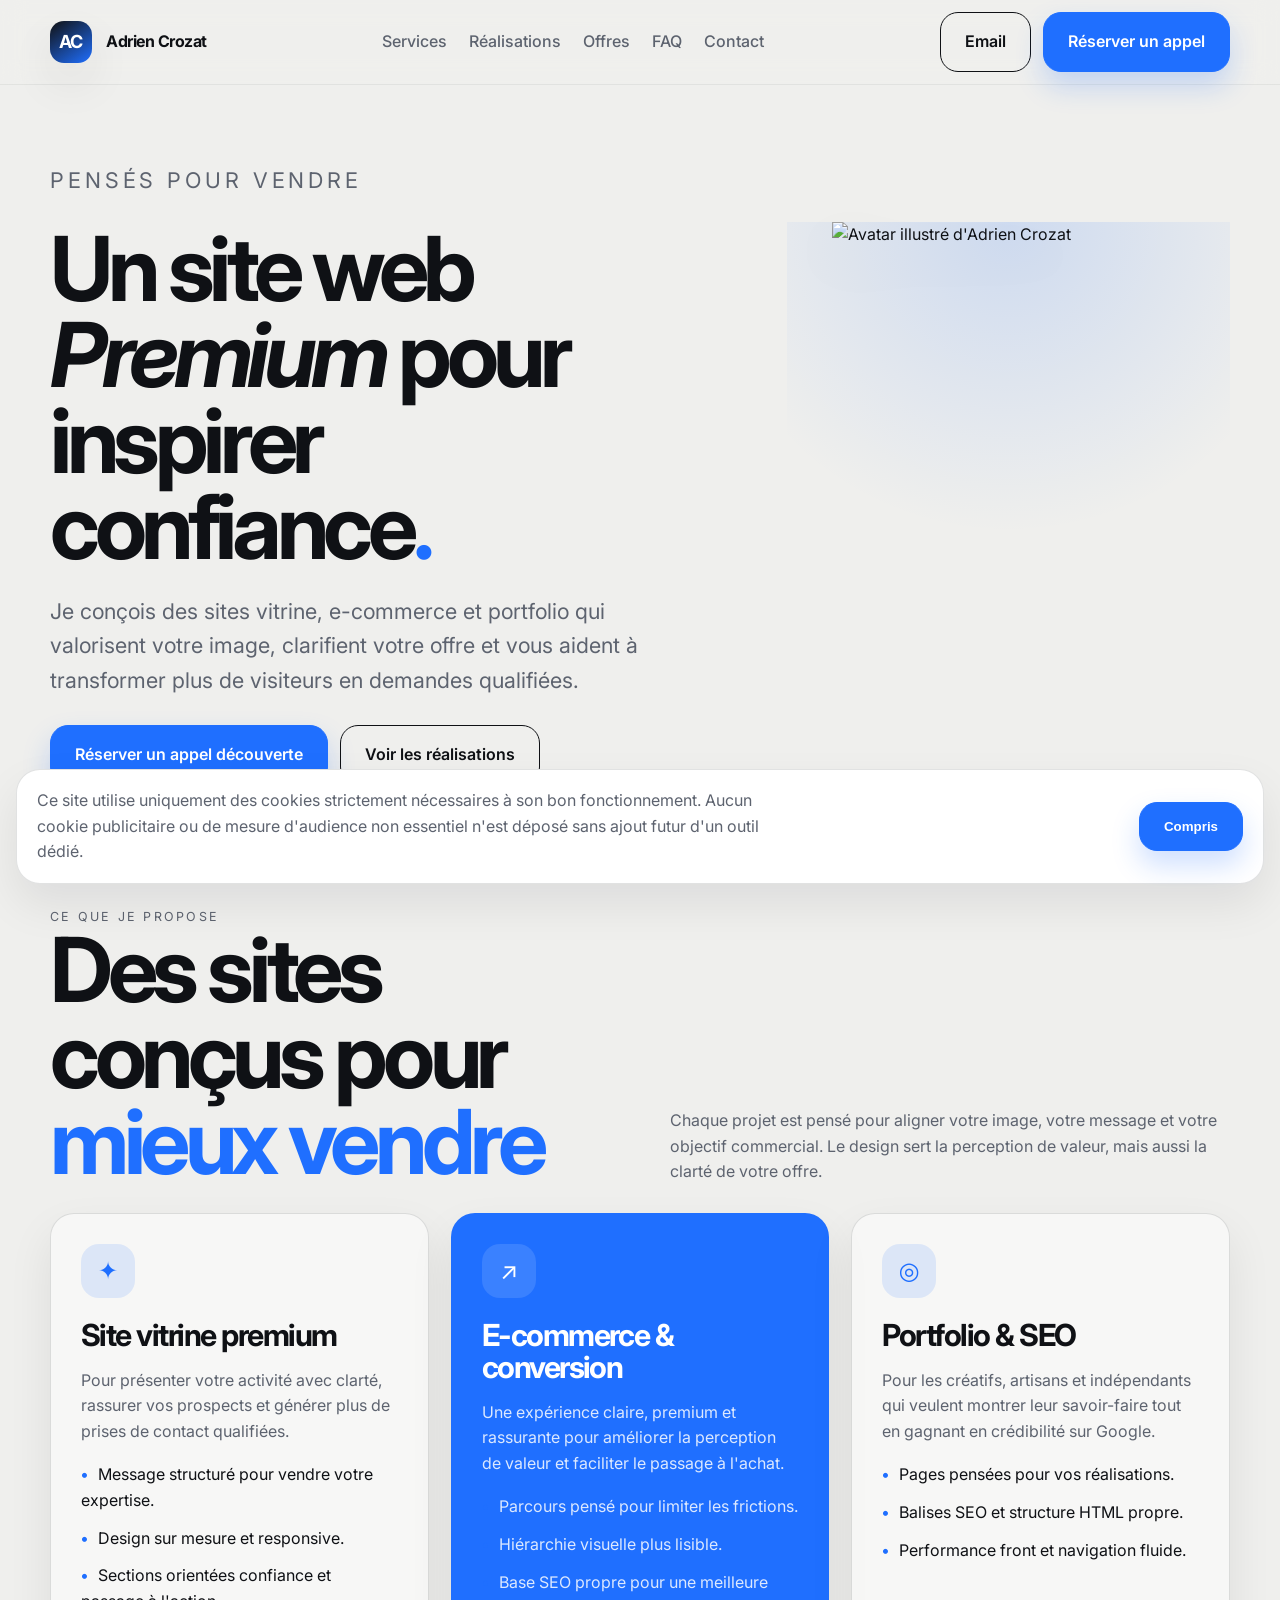
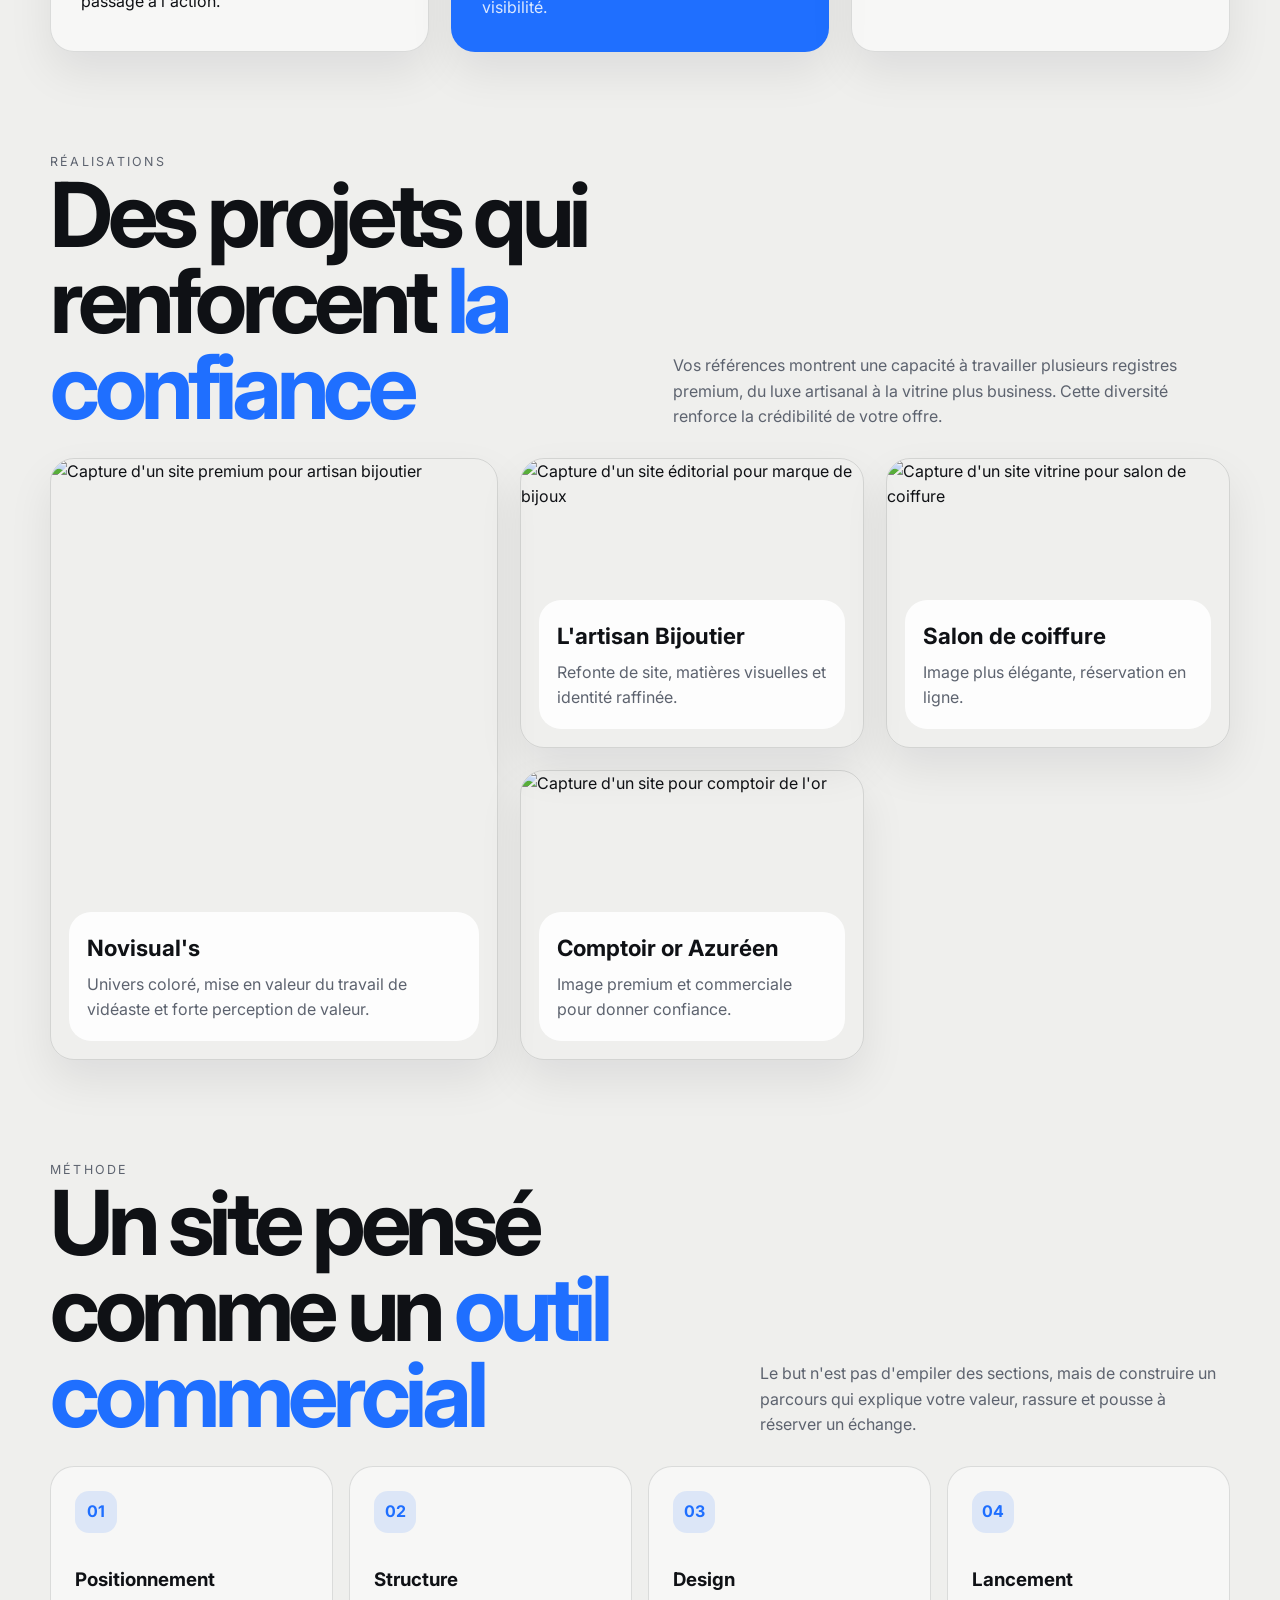
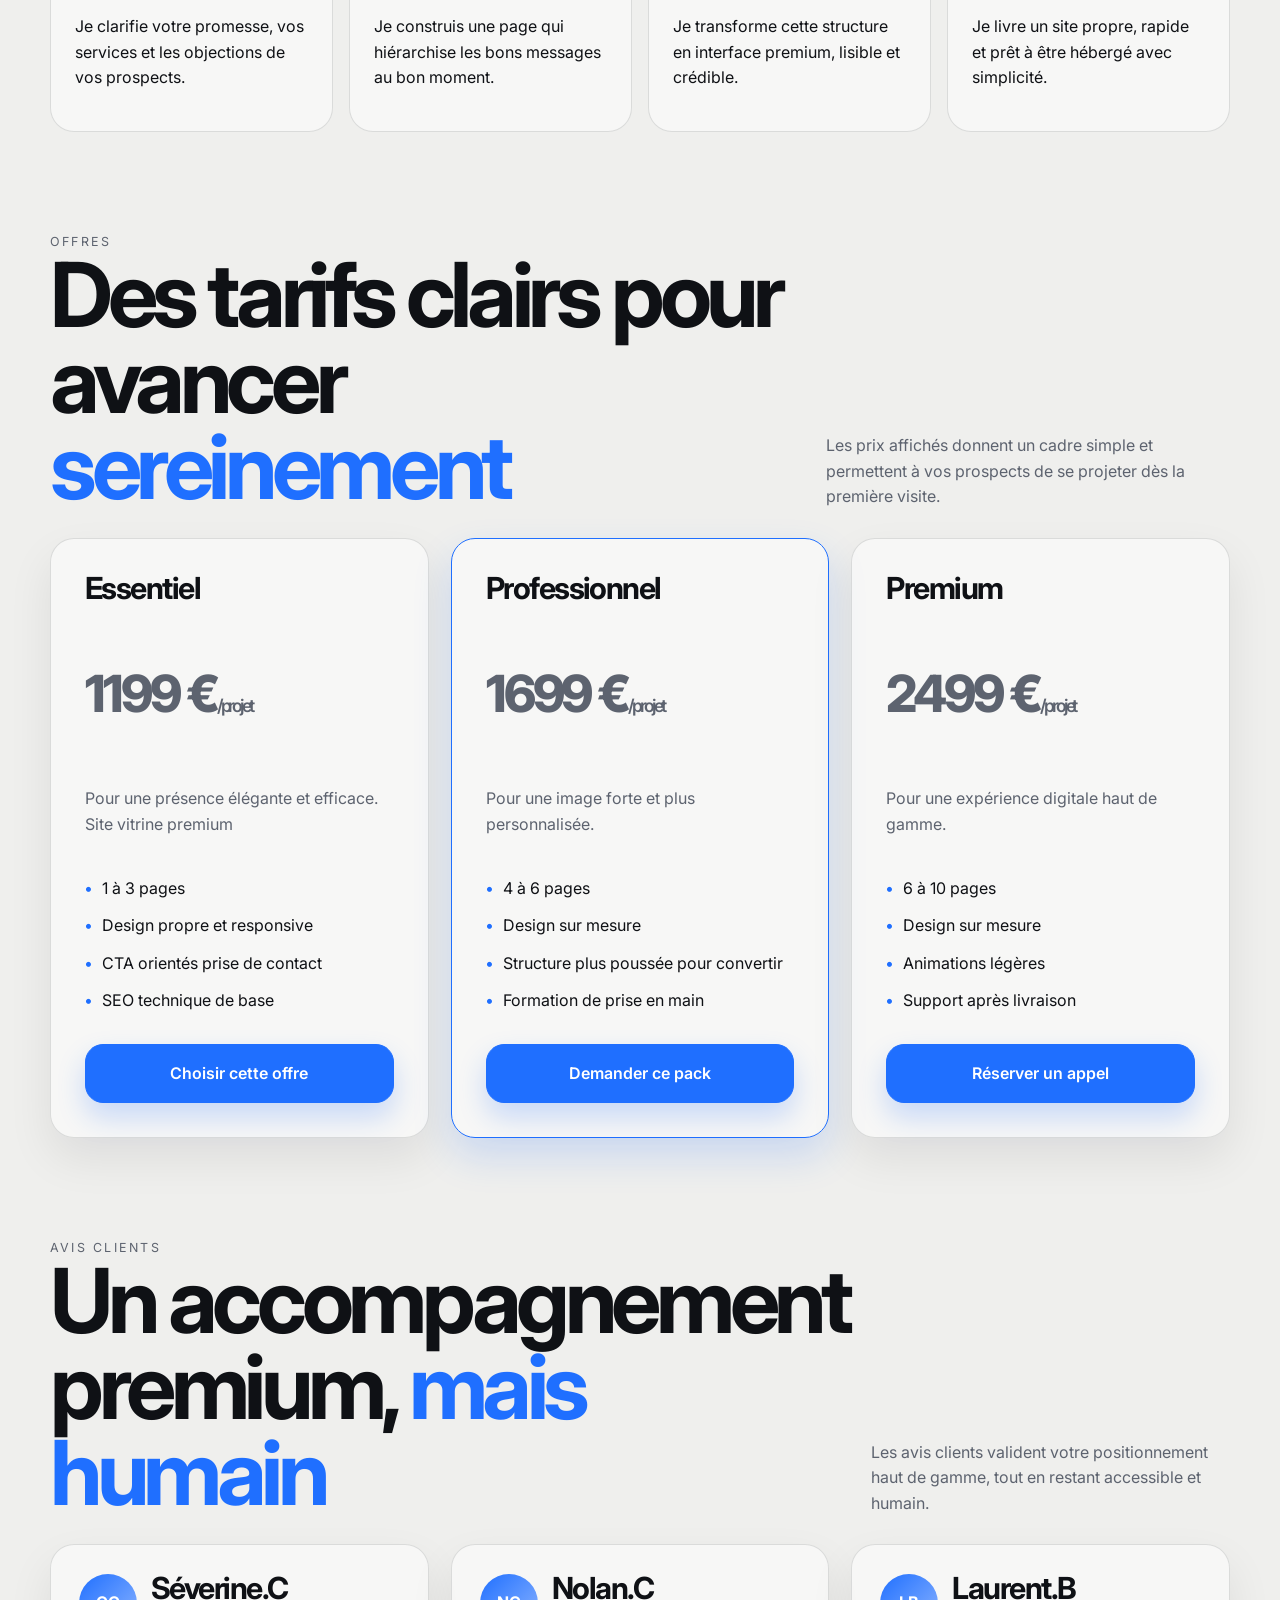
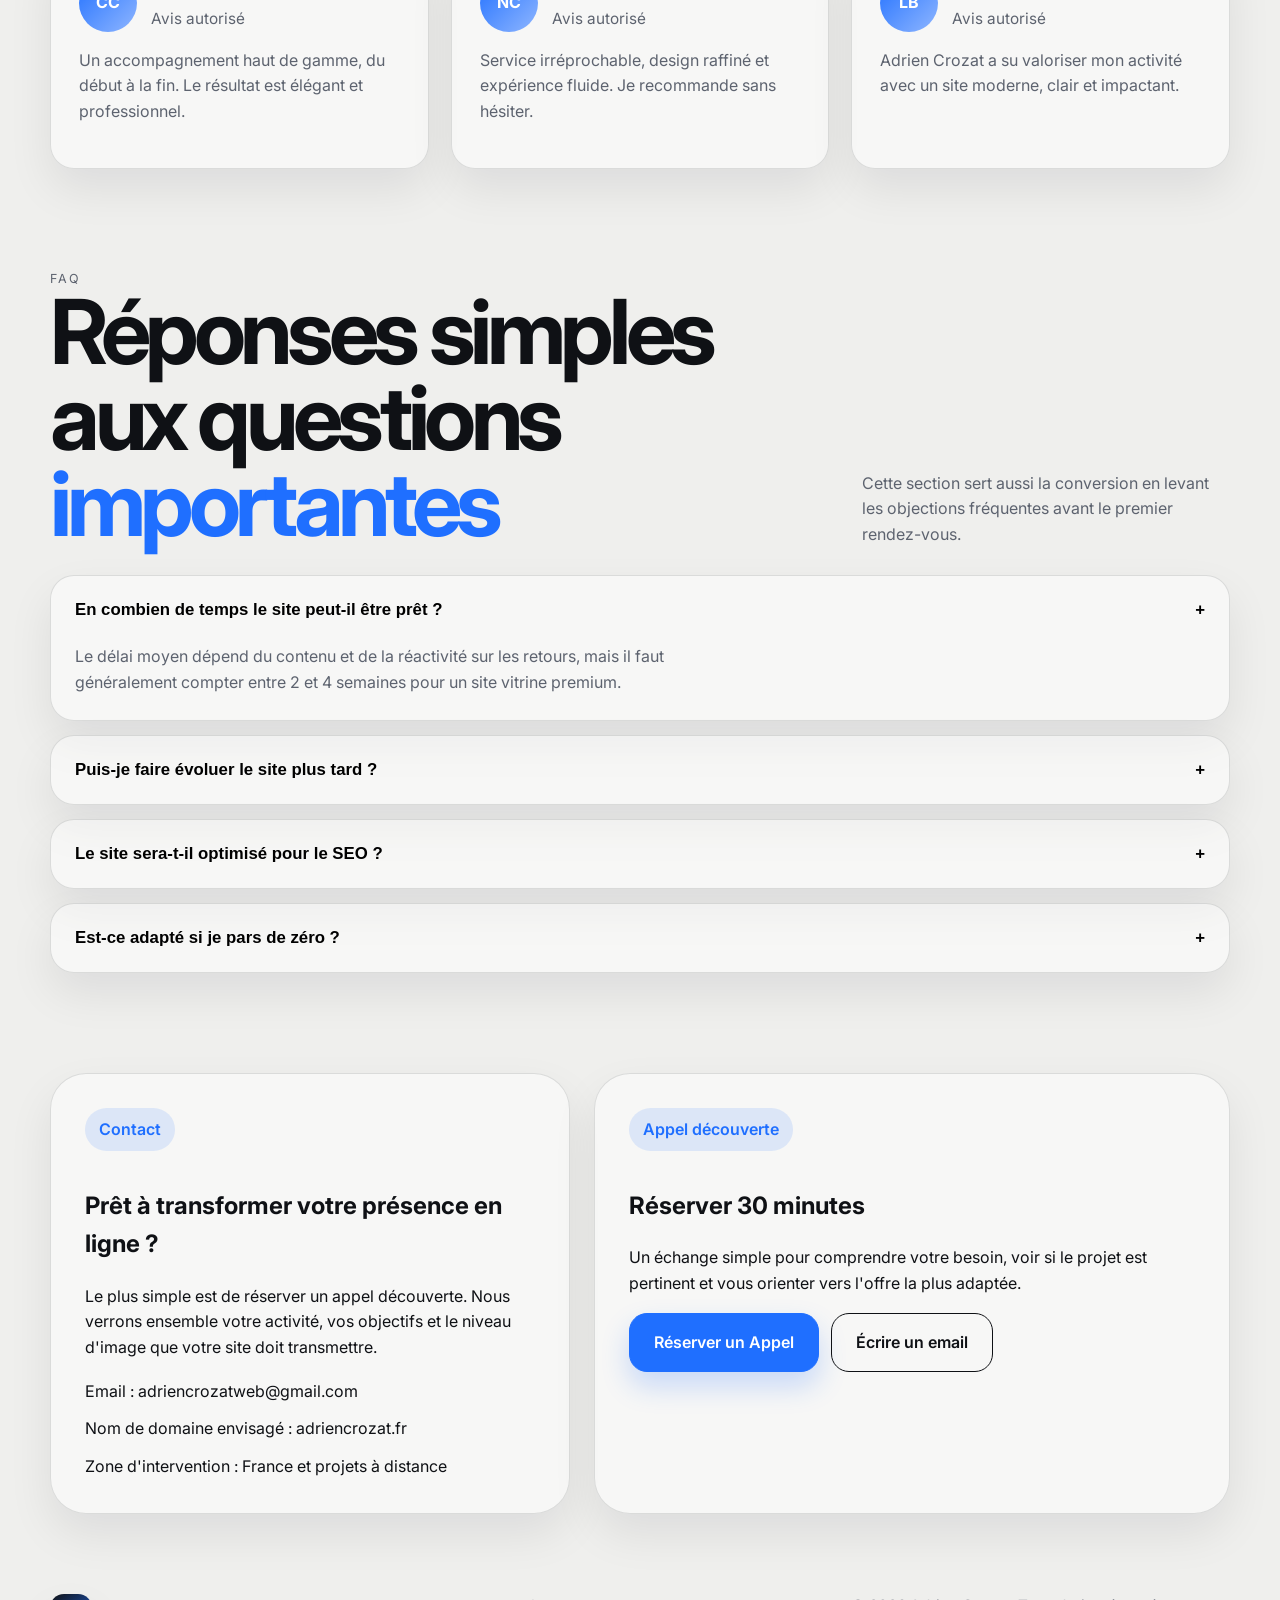
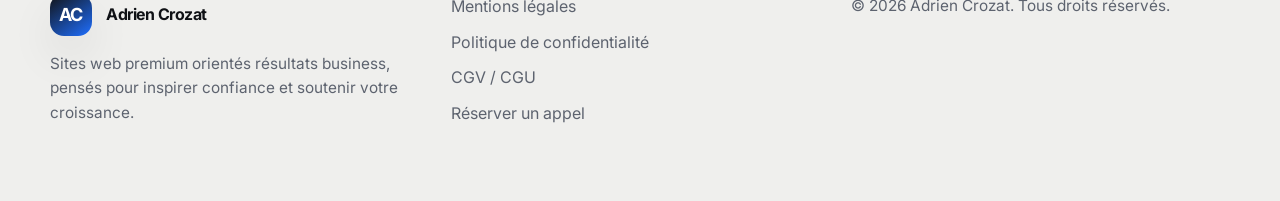
==== index.html @ 7803a0b4 "Add files via upload" ====
<!DOCTYPE html>
<html lang="fr">
<head>
  <meta charset="UTF-8">
  <meta name="viewport" content="width=device-width, initial-scale=1.0">
  <title>Adrien Crozat - Sites web premium</title>
  <meta name="description" content="Adrien Crozat conçoit des sites web premium pensés pour améliorer votre image, inspirer confiance et générer plus de prises de contact.">
  <meta name="robots" content="index,follow">
  <meta property="og:title" content="Adrien Crozat — Sites web premium orientés résultats">
  <meta property="og:description" content="Des sites vitrine, e-commerce et portfolio conçus pour transformer votre présence en ligne en levier business.">
  <meta property="og:type" content="website">
  <meta property="og:image" content="./assets/avatar.jpg">
  <link rel="canonical" href="https://adriencrozat.fr/">
  <link rel="preconnect" href="https://fonts.googleapis.com">
  <link rel="preconnect" href="https://fonts.gstatic.com" crossorigin>
  <link href="https://fonts.googleapis.com/css2?family=Inter:wght@400;500;600;700;800&display=swap" rel="stylesheet">
  <link rel="stylesheet" href="./styles.css">
  <script type="application/ld+json">
  {
    "@context": "https://schema.org",
    "@type": "ProfessionalService",
    "name": "Adrien Crozat",
    "url": "https://adriencrozat.fr/",
    "email": "adriencrozatweb@gmail.com",
    "address": {
      "@type": "PostalAddress",
      "streetAddress": "535 Chemin des Mimosas",
      "postalCode": "83550",
      "addressLocality": "Vidauban",
      "addressCountry": "FR"
    },
    "areaServed": "France",
    "sameAs": ["https://calendly.com/adriencrozatweb/30min"]
  }
  </script>
<link href="https://assets.calendly.com/assets/external/widget.css" rel="stylesheet">
<script src="https://assets.calendly.com/assets/external/widget.js" type="text/javascript" async></script>
<base target="_blank">
</head>
<body>
  <a class="skip-link" href="#main-content">Aller au contenu</a>
  <header class="site-header">
    <div class="container navbar">
      <a class="brand" href="./index.html" aria-label="Accueil Adrien Crozat">
        <span class="brand-mark">AC</span>
        <span>Adrien Crozat</span>
      </a>
      <nav class="nav-links" aria-label="Navigation principale">
        <a href="#services">Services</a>
        <a href="#realisations">Réalisations</a>
        <a href="#offres">Offres</a>
        <a href="#faq">FAQ</a>
        <a href="#contact">Contact</a>
      </nav>
      <div class="nav-actions">
        <a class="button button-secondary" href="mailto:adriencrozatweb@gmail.com">Email</a>
        <a class="button button-primary" href="" onclick="Calendly.initPopupWidget({url: 'https://calendly.com/adriencrozatweb/30min'});return false;">Réserver un appel</a>
      </div>
      <button class="menu-toggle" aria-label="Ouvrir le menu" aria-expanded="false" aria-controls="mobile-menu">
        <span></span>
        <span></span>
        <span></span>
      </button>
    </div>
  </header>

  <div class="mobile-menu" id="mobile-menu">
    <button class="mobile-menu-close" aria-label="Fermer le menu">&times;</button>
    <nav class="mobile-nav" aria-label="Navigation mobile">
      <a href="#services">Services</a>
      <a href="#realisations">Réalisations</a>
      <a href="#offres">Offres</a>
      <a href="#faq">FAQ</a>
      <a href="#contact">Contact</a>
    </nav>
    <div class="mobile-actions">
      <a class="button button-secondary" href="mailto:adriencrozatweb@gmail.com">Email</a>
      <a class="button button-primary" href="" onclick="Calendly.initPopupWidget({url: 'https://calendly.com/adriencrozatweb/30min'});return false;">Réserver un appel</a>
    </div>
  </div>

  <main id="main-content">
    <section class="hero">
      <div class="container hero-grid">
        <div>
          <p class="eyebrow reveal">pensés pour vendre</p>
          <h1 class="reveal">Un site web <i>Premium</i> pour inspirer confiance<span>.</span></h1>
          <p class="reveal">Je conçois des sites vitrine, e-commerce et portfolio qui valorisent votre image, clarifient votre offre et vous aident à transformer plus de visiteurs en demandes qualifiées.</p>
          <div class="hero-actions reveal">
            <a class="button button-primary" href="" onclick="Calendly.initPopupWidget({url: 'https://calendly.com/adriencrozatweb/30min'});return false;">Réserver un appel découverte</a>
            <a class="button button-secondary" href="#realisations">Voir les réalisations</a>
          </div>
        </div>
        <div class="hero-media reveal">
          <div class="hero-avatar">
            <img src="images/photoroom-20260615-171148.PNG" alt="Avatar illustré d'Adrien Crozat" width="768" height="768" loading="eager">
          </div>
        </div>
      </div>
    </section>

    <section id="services" class="section">
      <div class="container">
        <div class="section-header reveal">
          <div>
            <p class="eyebrow">Ce que je propose</p>
            <h2 class="section-title">Des sites conçus pour <span>mieux vendre</span></h2>
          </div>
          <p>Chaque projet est pensé pour aligner votre image, votre message et votre objectif commercial. Le design sert la perception de valeur, mais aussi la clarté de votre offre.</p>
        </div>
        <div class="card-grid">
          <article class="card reveal">
            <div class="icon">✦</div>
            <h3>Site vitrine premium</h3>
            <p>Pour présenter votre activité avec clarté, rassurer vos prospects et générer plus de prises de contact qualifiées.</p>
            <ul class="service-list">
              <li>Message structuré pour vendre votre expertise.</li>
              <li>Design sur mesure et responsive.</li>
              <li>Sections orientées confiance et passage à l'action.</li>
            </ul>
          </article>
          <article class="card featured reveal">
            <div class="icon">↗</div>
            <h3>E-commerce & conversion</h3>
            <p>Une expérience claire, premium et rassurante pour améliorer la perception de valeur et faciliter le passage à l'achat.</p>
            <ul class="service-list">
              <li>Parcours pensé pour limiter les frictions.</li>
              <li>Hiérarchie visuelle plus lisible.</li>
              <li>Base SEO propre pour une meilleure visibilité.</li>
            </ul>
          </article>
          <article class="card reveal">
            <div class="icon">◎</div>
            <h3>Portfolio & SEO</h3>
            <p>Pour les créatifs, artisans et indépendants qui veulent montrer leur savoir-faire tout en gagnant en crédibilité sur Google.</p>
            <ul class="service-list">
              <li>Pages pensées pour vos réalisations.</li>
              <li>Balises SEO et structure HTML propre.</li>
              <li>Performance front et navigation fluide.</li>
            </ul>
          </article>
        </div>
      </div>
    </section>

    <section id="realisations" class="section">
      <div class="container">
        <div class="section-header reveal">
          <div>
            <p class="eyebrow">Réalisations</p>
            <h2 class="section-title">Des projets qui renforcent <span>la confiance</span></h2>
          </div>
          <p>Vos références montrent une capacité à travailler plusieurs registres premium, du luxe artisanal à la vitrine plus business. Cette diversité renforce la crédibilité de votre offre.</p>
        </div>
        <div class="projects-grid">
          <article class="project-card large reveal">
            <img src="images/novisual.jpg" alt="Capture d'un site premium pour artisan bijoutier" width="1500" height="1000" loading="lazy">
            <div class="project-overlay">
              <h3>Novisual's</h3>
              <p>Univers coloré, mise en valeur du travail de vidéaste et forte perception de valeur.</p>
            </div>
          </article>
          <article class="project-card reveal">
            <img src="images/capture-d-e-cran-2026-07-15-a-18-35-28.png" alt="Capture d'un site éditorial pour marque de bijoux" width="1499" height="765" loading="lazy">
            <div class="project-overlay">
              <h3>L'artisan Bijoutier</h3>
              <p>Refonte de site, matières visuelles et identité raffinée.</p>
            </div>
          </article>
          <article class="project-card reveal">
            <img src="images/capture-d-e-cran-2026-07-06-a-18-24-08.png" alt="Capture d'un site vitrine pour salon de coiffure" width="1500" height="1024" loading="lazy">
            <div class="project-overlay">
              <h3>Salon de coiffure</h3>
              <p>Image plus élégante, réservation en ligne.</p>
            </div>
          </article>
          <article class="project-card reveal">
            <img src="images/capture-d-e-cran-2026-07-12-a-13-35-23.png" alt="Capture d'un site pour comptoir de l'or" width="1498" height="796" loading="lazy">
            <div class="project-overlay">
              <h3>Comptoir or Azuréen</h3>
              <p>Image premium et commerciale pour donner confiance.</p>
            </div>
          </article>
        </div>
      </div>
    </section>

    <section class="section">
      <div class="container">
        <div class="section-header reveal">
          <div>
            <p class="eyebrow">Méthode</p>
            <h2 class="section-title">Un site pensé comme un <span>outil commercial</span></h2>
          </div>
          <p>Le but n'est pas d'empiler des sections, mais de construire un parcours qui explique votre valeur, rassure et pousse à réserver un échange.</p>
        </div>
        <div class="process-grid">
          <article class="process-step reveal"><strong>01</strong><h3>Positionnement</h3><p>Je clarifie votre promesse, vos services et les objections de vos prospects.</p></article>
          <article class="process-step reveal"><strong>02</strong><h3>Structure</h3><p>Je construis une page qui hiérarchise les bons messages au bon moment.</p></article>
          <article class="process-step reveal"><strong>03</strong><h3>Design</h3><p>Je transforme cette structure en interface premium, lisible et crédible.</p></article>
          <article class="process-step reveal"><strong>04</strong><h3>Lancement</h3><p>Je livre un site propre, rapide et prêt à être hébergé avec simplicité.</p></article>
        </div>
      </div>
    </section>

    <section id="offres" class="section">
      <div class="container">
        <div class="section-header reveal">
          <div>
            <p class="eyebrow">Offres</p>
            <h2 class="section-title">Des tarifs clairs pour avancer <span>sereinement</span></h2>
          </div>
          <p>Les prix affichés donnent un cadre simple et permettent à vos prospects de se projeter dès la première visite.</p>
        </div>
        <div class="pricing-grid">
          <article class="price-card reveal">
            <h3>Essentiel</h3>
            <p class="price">1199 €<small>/projet</small></p>
            <p>Pour une présence élégante et efficace. Site vitrine premium</p>
            <ul>
              <li>1 à 3 pages</li>
              <li>Design propre et responsive</li>
              <li>CTA orientés prise de contact</li>
              <li>SEO technique de base</li>
            </ul>
            <a class="button button-primary" href="" onclick="Calendly.initPopupWidget({url: 'https://calendly.com/adriencrozatweb/30min'});return false;">Choisir cette offre</a>
          </article>
          <article class="price-card featured reveal">
            <h3>Professionnel</h3>
            <p class="price">1699 €<small>/projet</small></p>
            <p>Pour une image forte et plus personnalisée.</p>
            <ul>
              <li>4 à 6 pages</li>
              <li>Design sur mesure</li>
              <li>Structure plus poussée pour convertir</li>
              <li>Formation de prise en main</li>
            </ul>
            <a class="button button-primary" href="" onclick="Calendly.initPopupWidget({url: 'https://calendly.com/adriencrozatweb/30min'});return false;">Demander ce pack</a>
          </article>
          <article class="price-card reveal">
            <h3>Premium</h3>
            <p class="price">2499 €<small>/projet</small></p>
            <p>Pour une expérience digitale haut de gamme.</p>
            <ul>
              <li>6 à 10 pages</li>
              <li>Design sur mesure</li>
              <li>Animations légères</li>
              <li>Support après livraison</li>
            </ul>
            <a class="button button-primary" href="" onclick="Calendly.initPopupWidget({url: 'https://calendly.com/adriencrozatweb/30min'});return false;">Réserver un appel</a>
          </article>
        </div>
      </div>
    </section>

    <section class="section">
      <div class="container">
        <div class="section-header reveal">
          <div>
            <p class="eyebrow">Avis clients</p>
            <h2 class="section-title">Un accompagnement premium, <span>mais humain</span></h2>
          </div>
          <p>Les avis clients valident votre positionnement haut de gamme, tout en restant accessible et humain.</p>
        </div>
        <div class="testimonial-grid">
          <article class="testimonial-card reveal">
            <div class="testimonial-header"><div class="testimonial-avatar">CC</div><div><strong class="testimonial-author">Séverine.C</strong><div class="footer-note">Avis autorisé</div></div></div>
            <p>Un accompagnement haut de gamme, du début à la fin. Le résultat est élégant et professionnel.</p>
          </article>
          <article class="testimonial-card reveal">
            <div class="testimonial-header"><div class="testimonial-avatar">NC</div><div><strong class="testimonial-author">Nolan.C</strong><div class="footer-note">Avis autorisé</div></div></div>
            <p>Service irréprochable, design raffiné et expérience fluide. Je recommande sans hésiter.</p>
          </article>
          <article class="testimonial-card reveal">
            <div class="testimonial-header"><div class="testimonial-avatar">LB</div><div><strong class="testimonial-author">Laurent.B</strong><div class="footer-note">Avis autorisé</div></div></div>
            <p>Adrien Crozat a su valoriser mon activité avec un site moderne, clair et impactant.</p>
          </article>
        </div>
      </div>
    </section>

    <section id="faq" class="section">
      <div class="container">
        <div class="section-header reveal">
          <div>
            <p class="eyebrow">FAQ</p>
            <h2 class="section-title">Réponses simples aux questions <span>importantes</span></h2>
          </div>
          <p>Cette section sert aussi la conversion en levant les objections fréquentes avant le premier rendez-vous.</p>
        </div>
        <div class="faq-list">
          <article class="faq-item reveal">
            <button class="faq-question" data-faq-button aria-expanded="true">En combien de temps le site peut-il être prêt ? <span>+</span></button>
            <div class="faq-answer">Le délai moyen dépend du contenu et de la réactivité sur les retours, mais il faut généralement compter entre 2 et 4 semaines pour un site vitrine premium.</div>
          </article>
          <article class="faq-item reveal">
            <button class="faq-question" data-faq-button aria-expanded="false">Puis-je faire évoluer le site plus tard ? <span>+</span></button>
            <div class="faq-answer" hidden>Oui. La structure est pensée pour rester évolutive, que ce soit pour ajouter des pages, faire évoluer l'offre ou affiner le contenu.</div>
          </article>
          <article class="faq-item reveal">
            <button class="faq-question" data-faq-button aria-expanded="false">Le site sera-t-il optimisé pour le SEO ? <span>+</span></button>
            <div class="faq-answer" hidden>Oui, avec une base technique propre : balises essentielles, hiérarchie claire, textes structurés et performance front soignée.</div>
          </article>
          <article class="faq-item reveal">
            <button class="faq-question" data-faq-button aria-expanded="false">Est-ce adapté si je pars de zéro ? <span>+</span></button>
            <div class="faq-answer" hidden>Oui. L'accompagnement est pensé pour rester simple, même si vous n'avez encore ni site, ni stratégie web clairement formulée.</div>
          </article>
        </div>
      </div>
    </section>

    <section id="contact" class="section">
      <div class="container contact-box">
        <article class="contact-panel reveal">
          <span class="inline-note">Contact</span>
          <h2>Prêt à transformer votre présence en ligne ?</h2>
          <p>Le plus simple est de réserver un appel découverte. Nous verrons ensemble votre activité, vos objectifs et le niveau d'image que votre site doit transmettre.</p>
          <ul>
            <li>Email : <a href="mailto:adriencrozatweb@gmail.com">adriencrozatweb@gmail.com</a></li>
            <li>Nom de domaine envisagé : adriencrozat.fr</li>
            <li>Zone d'intervention : France et projets à distance</li>
          </ul>
        </article>
        <article class="calendly-panel reveal">
          <span class="inline-note">Appel découverte</span>
          <h2>Réserver 30 minutes</h2>
          <p>Un échange simple pour comprendre votre besoin, voir si le projet est pertinent et vous orienter vers l'offre la plus adaptée.</p>
          <div class="nav-actions">
            <a class="button button-primary" href="" onclick="Calendly.initPopupWidget({url: 'https://calendly.com/adriencrozatweb/30min'});return false;">Réserver un Appel</a>
            <a class="button button-secondary" href="mailto:adriencrozatweb@gmail.com">Écrire un email</a>
          </div>
        </article>
      </div>
    </section>
  </main>

  <footer class="site-footer">
    <div class="container footer-grid">
      <div>
        <a class="brand" href="./index.html"><span class="brand-mark">AC</span><span>Adrien Crozat</span></a>
        <p class="footer-note">Sites web premium orientés résultats business, pensés pour inspirer confiance et soutenir votre croissance.</p>
      </div>
      <div class="footer-links">
        <a href="./adrien-mentions-legales.html">Mentions légales</a>
        <a href="./adrien-politique-confidentialite.html">Politique de confidentialité</a>
        <a href="./adrien-cgv-cgu.html">CGV / CGU</a>
        <a href="" onclick="Calendly.initPopupWidget({url: 'https://calendly.com/adriencrozatweb/30min'});return false;">Réserver un appel</a>
      </div>
      <div class="footer-note">© 2026 Adrien Crozat. Tous droits réservés.</div>
    </div>
  </footer>

  <div class="cookie-banner" data-cookie-banner>
    <p>Ce site utilise uniquement des cookies strictement nécessaires à son bon fonctionnement. Aucun cookie publicitaire ou de mesure d'audience non essentiel n'est déposé sans ajout futur d'un outil dédié.</p>
    <button class="button button-primary" data-cookie-accept>Compris</button>
  </div>

  <script src="./script.js" defer></script>
</body>
</html>
---- styles.css ----
:root {
  --bg: #efefed;
  --surface: #f6f6f4;
  --surface-strong: #ffffff;
  --text: #0f1115;
  --text-muted: #5d636f;
  --border: rgba(15, 17, 21, 0.12);
  --border-strong: rgba(15, 17, 21, 0.2);
  --primary: #1f6fff;
  --primary-dark: #0b52d6;
  --primary-soft: rgba(31, 111, 255, 0.12);
  --shadow: 0 20px 45px rgba(15, 17, 21, 0.08);
  --radius-sm: 14px;
  --radius-md: 24px;
  --radius-lg: 36px;
  --space-1: 4px;
  --space-2: 8px;
  --space-3: 12px;
  --space-4: 16px;
  --space-5: 20px;
  --space-6: 24px;
  --space-8: 32px;
  --space-10: 40px;
  --space-12: 48px;
  --space-16: 64px;
  --space-20: 80px;
  --space-24: 96px;
  --container: 1180px;
  --font-body: 'Inter', system-ui, sans-serif;
  --font-display: 'Inter', system-ui, sans-serif;
  --transition: 220ms cubic-bezier(0.16, 1, 0.3, 1);
}
* { box-sizing: border-box; }
html { scroll-behavior: smooth; scroll-padding-top: 100px; }
body {
  margin: 0;
  font-family: var(--font-body);
  background: var(--bg);
  color: var(--text);
  line-height: 1.6;
}
a { color: inherit; text-decoration: none; }
img { max-width: 100%; display: block; }
button, .button {
  display: inline-flex;
  align-items: center;
  justify-content: center;
  gap: 10px;
  border-radius: 18px;
  border: 1.5px solid var(--text);
  padding: 16px 24px;
  font-weight: 600;
  transition: transform var(--transition), background var(--transition), color var(--transition), border-color var(--transition), box-shadow var(--transition);
}
button:hover, .button:hover { transform: translateY(-2px); }
.button-primary {
  background: var(--primary);
  color: #fff;
  border-color: var(--primary);
  box-shadow: 0 14px 28px rgba(31,111,255,0.22);
}
.button-primary:hover { background: var(--primary-dark); border-color: var(--primary-dark); }
.button-secondary { background: transparent; color: var(--text); }
.container {
  width: min(calc(100% - 32px), var(--container));
  margin: 0 auto;
}
.skip-link {
  position: absolute;
  left: -999px;
  top: 0;
  background: #fff;
  padding: 12px 16px;
  z-index: 999;
}
.skip-link:focus { left: 16px; }
.site-header {
  position: sticky;
  top: 0;
  z-index: 40;
  backdrop-filter: blur(12px);
  background: rgba(239, 239, 237, 0.88);
  border-bottom: 1px solid rgba(15,17,21,0.06);
}
.navbar {
  display: flex;
  align-items: center;
  justify-content: space-between;
  min-height: 84px;
  gap: 20px;
}
.brand {
  display: flex;
  align-items: center;
  gap: 14px;
  font-weight: 700;
  letter-spacing: -0.03em;
}
.brand-mark {
  width: 42px;
  height: 42px;
  border-radius: 14px;
  background: linear-gradient(145deg, #111 0%, #1f6fff 100%);
  color: white;
  display: grid;
  place-items: center;
  font-size: 18px;
  box-shadow: var(--shadow);
}
.nav-links {
  display: flex;
  align-items: center;
  gap: 22px;
  color: var(--text-muted);
  font-weight: 500;
}
.nav-actions { display: flex; gap: 12px; align-items: center; }
.hero-actions { display: flex; gap: 12px; align-items: center; flex-wrap: wrap; margin-top: 8px; }
.hero {
  padding: 54px 0 72px;
}
.hero-grid {
  display: grid;
  grid-template-columns: 1.1fr 0.9fr;
  gap: 40px;
  align-items: center;
}
.eyebrow {
  text-transform: uppercase;
  letter-spacing: 0.18em;
  font-size: 0.78rem;
  color: var(--text-muted);
  margin-bottom: 20px;
}
.hero h1,
.section-title {
  font-family: var(--font-display);
  font-size: clamp(3rem, 7vw, 6.3rem);
  line-height: 0.96;
  letter-spacing: -0.06em;
  margin: 0;
}
.hero h1 span,
.section-title span { color: var(--primary); }
.hero p {
  max-width: 620px;
  font-size: clamp(1.05rem, 2vw, 1.35rem);
  color: var(--text-muted);
  margin: 24px 0 28px;
}
.hero-points {
  display: grid;
  grid-template-columns: repeat(2, minmax(0, 1fr));
  gap: 16px;
  margin-bottom: 30px;
}
.hero-points div,
.stat-card,
.card,
.price-card,
.faq-item,
.legal-card,
.cookie-banner {
  border: 1px solid var(--border);
  border-radius: var(--radius-md);
  background: rgba(255,255,255,0.48);
  box-shadow: var(--shadow);
}
.cookie-banner {
  background: var(--surface-strong);
  backdrop-filter: none;
}
.hero-points div {
  padding: 18px 18px;
  font-weight: 500;
}
.hero-media {
  position: relative;
  min-height: 560px;
}
.hero-avatar {
  position: absolute;
  inset: 40px 0 0 70px;
  background: radial-gradient(circle at top, rgba(31,111,255,0.16), transparent 55%);
  display: grid;
  place-items: center;
}
.hero-avatar img {
  width: min(100%, 530px);
  max-height: 620px;
  object-fit: contain;
  filter: drop-shadow(0 20px 30px rgba(15,17,21,0.08));
}
.metrics {
  display: grid;
  grid-template-columns: repeat(3, minmax(0, 1fr));
  gap: 18px;
  margin-top: 24px;
}
.stat-card { padding: 22px; }
.stat-value { font-size: 2rem; font-weight: 800; letter-spacing: -0.05em; }
.section { padding: 50px 0; }
.section-header {
  display: flex;
  justify-content: space-between;
  gap: 20px;
  align-items: end;
  margin-bottom: 28px;
}
.section-header p { color: var(--text-muted); max-width: 560px; margin: 0; }
.card-grid,
.pricing-grid,
.testimonial-grid,
.footer-grid {
  display: grid;
  grid-template-columns: repeat(3, minmax(0, 1fr));
  gap: 22px;
}
.card { padding: 30px; }
.card.featured {
  background: var(--primary);
  color: white;
  border-color: transparent;
}
.card .icon {
  width: 54px;
  height: 54px;
  border-radius: 18px;
  display: grid;
  place-items: center;
  background: var(--primary-soft);
  color: var(--primary);
  margin-bottom: 22px;
  font-size: 1.5rem;
}
.card.featured .icon {
  background: rgba(255,255,255,0.12);
  color: white;
}
.card h3, .price-card h3, .testimonial-author { margin: 0 0 12px; font-size: 1.9rem; line-height: 1.05; letter-spacing: -0.05em; }
.card p, .price-card p, .testimonial-card p, .faq-answer, .legal-card p, .legal-card li { color: var(--text-muted); }
.card.featured p, .card.featured li { color: rgba(255,255,255,0.84); }
.service-list { list-style: none; padding: 0; margin: 18px 0 0; display: grid; gap: 12px; }
.service-list li::before,
.price-card li::before {
  content: '•';
  color: var(--primary);
  margin-right: 10px;
  font-weight: 800;
}
.projects-grid {
  display: grid;
  grid-template-columns: 1.3fr 1fr 1fr;
  grid-auto-rows: minmax(240px, auto);
  gap: 22px;
}
.project-card {
  position: relative;
  overflow: hidden;
  border-radius: var(--radius-md);
  min-height: 290px;
  border: 1px solid var(--border);
  box-shadow: var(--shadow);
}
.project-card.large { grid-row: span 2; }
.project-card img {
  width: 100%;
  height: 100%;
  object-fit: cover;
}
.project-overlay {
  position: absolute;
  inset: auto 18px 18px 18px;
  background: rgba(255,255,255,0.86);
  backdrop-filter: blur(12px);
  border-radius: 22px;
  padding: 18px;
}
.project-overlay h3 { margin: 0 0 6px; font-size: 1.4rem; }
.project-overlay p { margin: 0; color: var(--text-muted); }
.process-grid {
  display: grid;
  grid-template-columns: repeat(4, minmax(0, 1fr));
  gap: 16px;
}
.process-step {
  padding: 24px;
  border-radius: var(--radius-md);
  border: 1px solid var(--border);
  background: rgba(255,255,255,0.52);
}
.process-step strong {
  display: inline-flex;
  width: 42px;
  height: 42px;
  border-radius: 14px;
  align-items: center;
  justify-content: center;
  background: var(--primary-soft);
  color: var(--primary);
  margin-bottom: 14px;
}
.price-card { padding: 34px; display: flex; flex-direction: column; min-height: 100%; }
.price-card.featured { border-color: var(--primary); box-shadow: 0 18px 38px rgba(31,111,255,0.18); }
.price { font-size: clamp(2.8rem, 4vw, 4rem); font-weight: 800; letter-spacing: -0.06em; line-height: 1; }
.price small { font-size: 1.1rem; font-weight: 600; }
.price-card ul { list-style: none; padding: 0; margin: 22px 0 30px; display: grid; gap: 12px; }
.testimonial-card {
  padding: 28px;
  border-radius: var(--radius-md);
  border: 1px solid var(--border);
  background: rgba(255,255,255,0.52);
  box-shadow: var(--shadow);
}
.testimonial-header {
  display: flex;
  align-items: center;
  gap: 14px;
  margin-bottom: 16px;
}
.testimonial-avatar {
  width: 58px;
  height: 58px;
  border-radius: 50%;
  background: linear-gradient(135deg, var(--primary), #8fb6ff);
  color: #fff;
  display: grid;
  place-items: center;
  font-weight: 700;
}
.faq-list { display: grid; gap: 14px; }
.faq-item { overflow: hidden; }
.faq-question {
  width: 100%;
  background: none;
  border: 0;
  display: flex;
  justify-content: space-between;
  align-items: center;
  padding: 24px;
  font-size: 1.05rem;
  font-weight: 600;
}
.faq-answer { padding: 0 24px 24px; max-width: 720px; }
.contact-box {
  display: grid;
  grid-template-columns: 0.9fr 1.1fr;
  gap: 24px;
  align-items: stretch;
}
.contact-panel,
.calendly-panel {
  padding: 34px;
  border-radius: var(--radius-lg);
  border: 1px solid var(--border);
  background: rgba(255,255,255,0.5);
  box-shadow: var(--shadow);
}
.contact-panel ul { list-style: none; padding: 0; margin: 18px 0 0; display: grid; gap: 12px; }
.inline-note {
  display: inline-flex;
  padding: 9px 14px;
  border-radius: 999px;
  background: var(--primary-soft);
  color: var(--primary);
  font-weight: 600;
  margin-bottom: 16px;
}
.site-footer { padding: 30px 0 60px; }
.footer-grid { align-items: start; }
.footer-links { display: grid; gap: 10px; color: var(--text-muted); }
.footer-note { color: var(--text-muted); font-size: 0.96rem; }
.legal-page { padding: 48px 0 90px; }
.legal-hero h1 { font-size: clamp(2.8rem, 6vw, 5rem); line-height: 0.98; margin-bottom: 14px; }
.legal-grid { display: grid; gap: 18px; margin-top: 28px; }
.legal-card { padding: 28px; }
.legal-card h2 { margin-top: 0; font-size: 1.5rem; }
.cookie-banner {
  position: fixed;
  left: 16px;
  right: 16px;
  bottom: 16px;
  z-index: 90;
  padding: 18px 20px;
  display: flex;
  justify-content: space-between;
  gap: 16px;
  align-items: center;
}
.cookie-banner.hidden { display: none; }
.cookie-banner p { margin: 0; color: var(--text-muted); max-width: 760px; }
.reveal { opacity: 0; transform: translateY(18px); transition: opacity 700ms ease, transform 700ms ease; }
.reveal.visible { opacity: 1; transform: translateY(0); }

/* ===== MENU MOBILE ===== */
.menu-toggle {
  display: none;
  flex-direction: column;
  justify-content: center;
  align-items: center;
  width: 48px;
  height: 48px;
  background: transparent;
  border: 1.5px solid var(--border-strong);
  border-radius: 14px;
  cursor: pointer;
  padding: 0;
  gap: 6px;
  z-index: 60;
}
.menu-toggle span {
  display: block;
  width: 22px;
  height: 2px;
  background: var(--text);
  border-radius: 2px;
  transition: all var(--transition);
}
.menu-toggle[aria-expanded="true"] span:nth-child(1) {
  transform: translateY(8px) rotate(45deg);
}
.menu-toggle[aria-expanded="true"] span:nth-child(2) {
  opacity: 0;
}
.menu-toggle[aria-expanded="true"] span:nth-child(3) {
  transform: translateY(-8px) rotate(-45deg);
}

.mobile-menu {
  display: none;
  position: fixed;
  inset: 0;
  z-index: 50;
  background: linear-gradient(160deg, rgba(246, 246, 244, 0.94), rgba(255, 255, 255, 0.9));
  backdrop-filter: blur(28px) saturate(180%);
  -webkit-backdrop-filter: blur(28px) saturate(180%);
  border-left: 1px solid var(--border);
  box-shadow: -24px 0 60px rgba(15, 17, 21, 0.14);
  flex-direction: column;
  justify-content: center;
  align-items: center;
  gap: 40px;
  padding: 100px 24px calc(40px + env(safe-area-inset-bottom, 0px));
  overflow-y: auto;
  height: 100vh;
  height: 100dvh;
  opacity: 0;
  visibility: hidden;
  pointer-events: none;
  transition: opacity 380ms cubic-bezier(0.16, 1, 0.3, 1), visibility 380ms cubic-bezier(0.16, 1, 0.3, 1);
}
.mobile-menu.open {
  opacity: 1;
  visibility: visible;
  pointer-events: auto;
}
.mobile-menu-close {
  position: absolute;
  top: 20px;
  right: 20px;
  width: 48px;
  height: 48px;
  display: grid;
  place-items: center;
  border: 1.5px solid var(--border-strong);
  border-radius: 14px;
  background: rgba(255, 255, 255, 0.6);
  color: var(--text);
  font-size: 1.8rem;
  line-height: 1;
  padding: 0;
  cursor: pointer;
  transition: transform var(--transition), background var(--transition), color var(--transition), border-color var(--transition);
}
.mobile-menu-close:hover {
  transform: translateY(-2px);
  background: var(--text);
  color: #fff;
  border-color: var(--text);
}

.mobile-nav,
.mobile-actions {
  transform: translateY(14px);
  opacity: 0;
  transition: transform 420ms cubic-bezier(0.16, 1, 0.3, 1), opacity 420ms cubic-bezier(0.16, 1, 0.3, 1);
}
.mobile-menu.open .mobile-nav,
.mobile-menu.open .mobile-actions {
  transform: translateY(0);
  opacity: 1;
}
.mobile-menu.open .mobile-actions {
  transition-delay: 60ms;
}
.mobile-nav {
  display: flex;
  flex-direction: column;
  align-items: center;
  gap: 24px;
}
.mobile-nav a {
  font-size: 1.6rem;
  font-weight: 600;
  color: var(--text);
  transition: color var(--transition);
}
.mobile-nav a:hover {
  color: var(--primary);
}
.mobile-actions {
  display: flex;
  flex-direction: column;
  gap: 12px;
  width: 100%;
  max-width: 320px;
}
.mobile-actions .button {
  width: 100%;
}
body.menu-open {
  overflow: hidden;
}

@media (max-width: 900px) {
  .menu-toggle {
    display: flex;
  }
  .nav-links {
    display: none !important;
  }
  .nav-actions {
    display: none !important;
  }
  .mobile-menu {
    display: flex;
  }
}

@media (max-width: 1060px) {
  .hero-grid, .contact-box, .footer-grid, .card-grid, .pricing-grid, .testimonial-grid, .process-grid, .projects-grid {
    grid-template-columns: 1fr 1fr;
  }
  .hero-media { min-height: 420px; }
  .project-card.large { grid-row: span 1; }
}
@media (max-width: 760px) {
  .navbar {
    min-height: auto;
    padding: 14px 0;
    gap: 12px;
  }
  .nav-links {
    display: flex;
    flex-wrap: wrap;
    gap: 14px;
    font-size: 0.9rem;
    width: 100%;
    justify-content: center;
  }
  .hero-grid {
    grid-template-columns: 1fr;
    gap: 28px;
  }
  .hero-media {
    min-height: 300px;
  }
  .hero-avatar {
    inset: 0;
  }
  .hero-avatar img {
    max-height: 340px;
  }
  .hero-points {
    grid-template-columns: 1fr;
  }
  .metrics {
    grid-template-columns: 1fr;
  }
  .card-grid, .pricing-grid, .testimonial-grid, .footer-grid, .process-grid, .projects-grid {
    grid-template-columns: 1fr;
  }
  .projects-grid {
    grid-auto-rows: auto;
  }
  .project-card.large {
    grid-row: span 1;
  }
  .contact-box {
    grid-template-columns: 1fr;
  }
  .section-header {
    flex-direction: column;
    align-items: flex-start;
    gap: 14px;
  }
  .section {
    padding: 36px 0;
  }
  .hero {
    padding: 32px 0 48px;
  }
  .legal-page {
    padding: 32px 0 60px;
  }
  .price-card {
    min-height: auto;
  }
  .cookie-banner {
    flex-direction: column;
    text-align: center;
    gap: 14px;
    left: 8px;
    right: 8px;
    bottom: 8px;
    padding: 16px;
  }
  .cookie-banner p {
    max-width: 100%;
    font-size: 0.9rem;
  }
  .faq-question {
    padding: 18px;
    font-size: 0.95rem;
    text-align: left;
  }
  .faq-answer {
    padding: 0 18px 18px;
  }
  .process-grid {
    grid-template-columns: 1fr;
  }
  .project-card {
    min-height: 220px;
  }
  .project-overlay {
    inset: auto 12px 12px 12px;
    padding: 14px;
  }
  .project-overlay h3 {
    font-size: 1.15rem;
  }
  .testimonial-avatar {
    width: 48px;
    height: 48px;
  }
  .button, .button-primary, .button-secondary {
    padding: 14px 20px;
    font-size: 0.95rem;
  }
  .site-footer {
    padding: 24px 0 100px;
  }
  .footer-grid {
    gap: 24px;
  }
  .brand {
    font-size: 1.1rem;
  }
  .hero h1, .section-title {
    font-size: clamp(2.2rem, 8vw, 3.2rem);
  }
  .legal-hero h1 {
    font-size: clamp(2rem, 7vw, 2.8rem);
  }
}
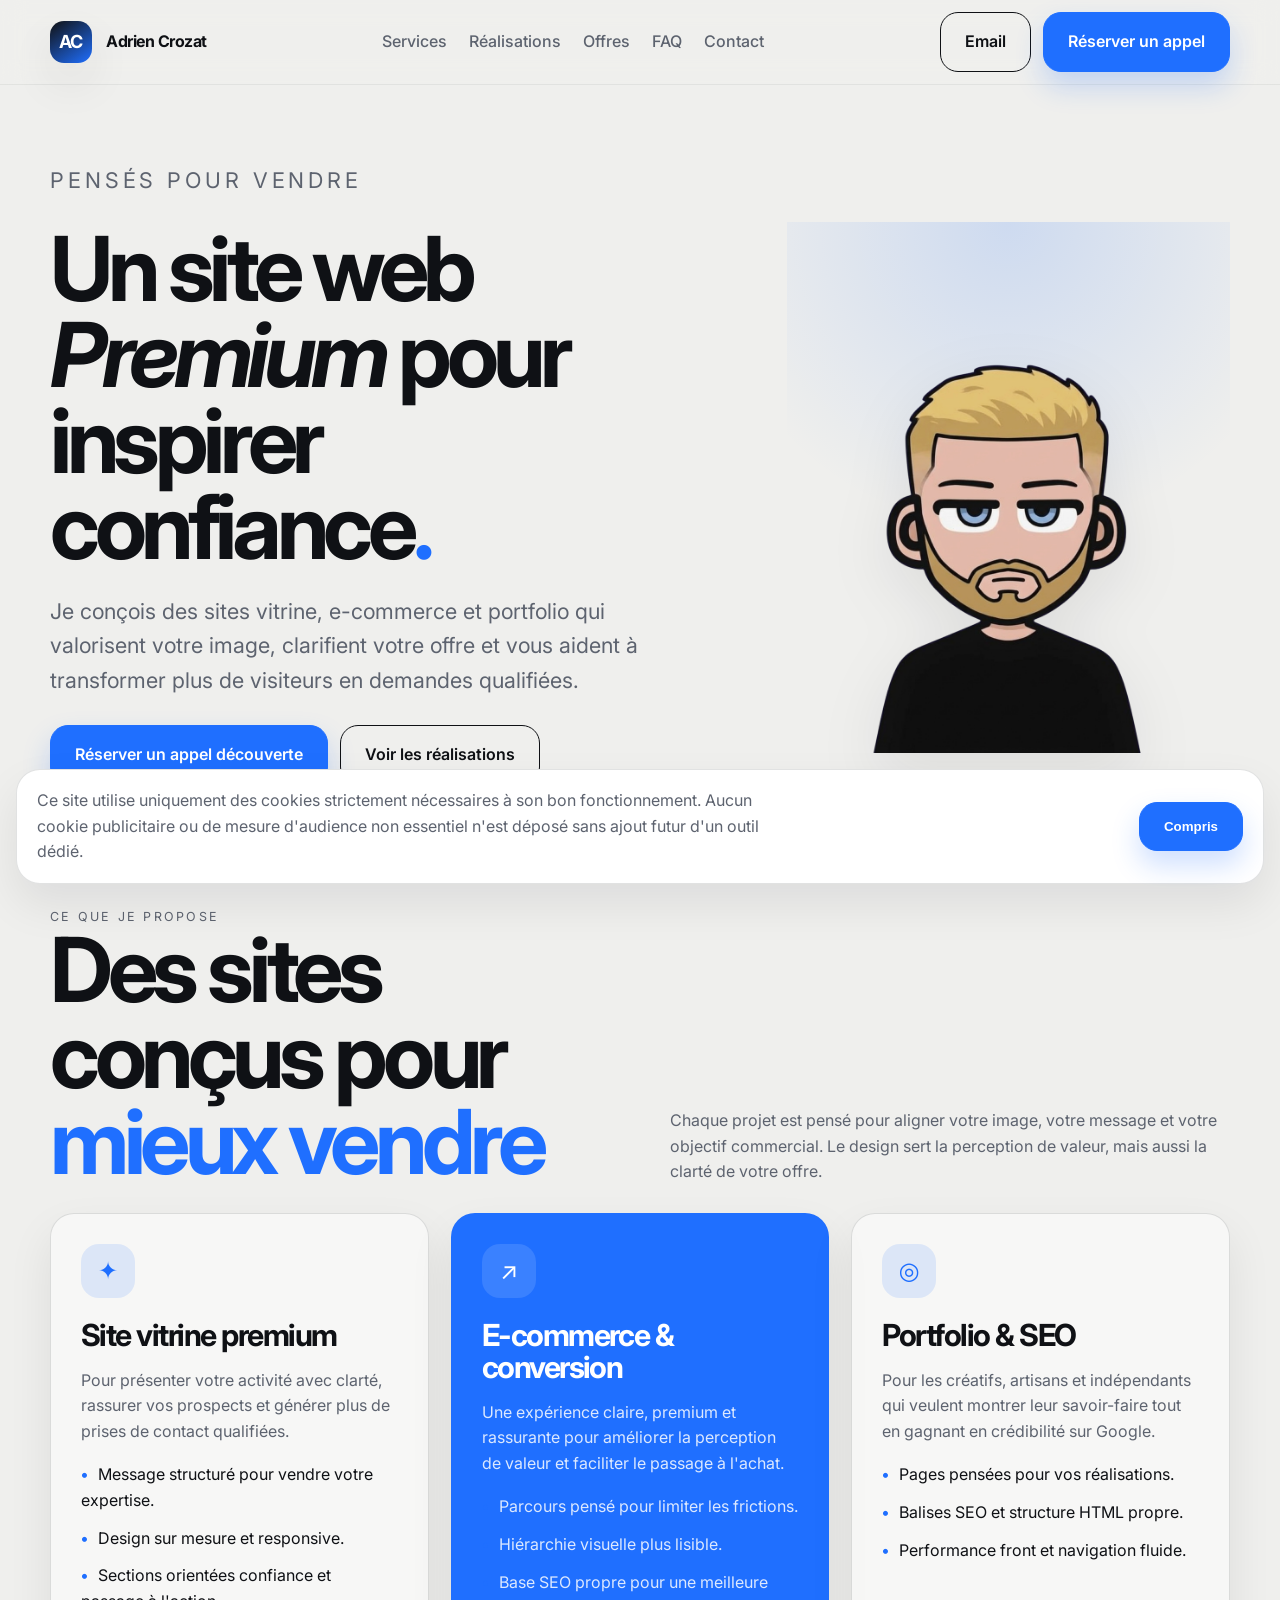
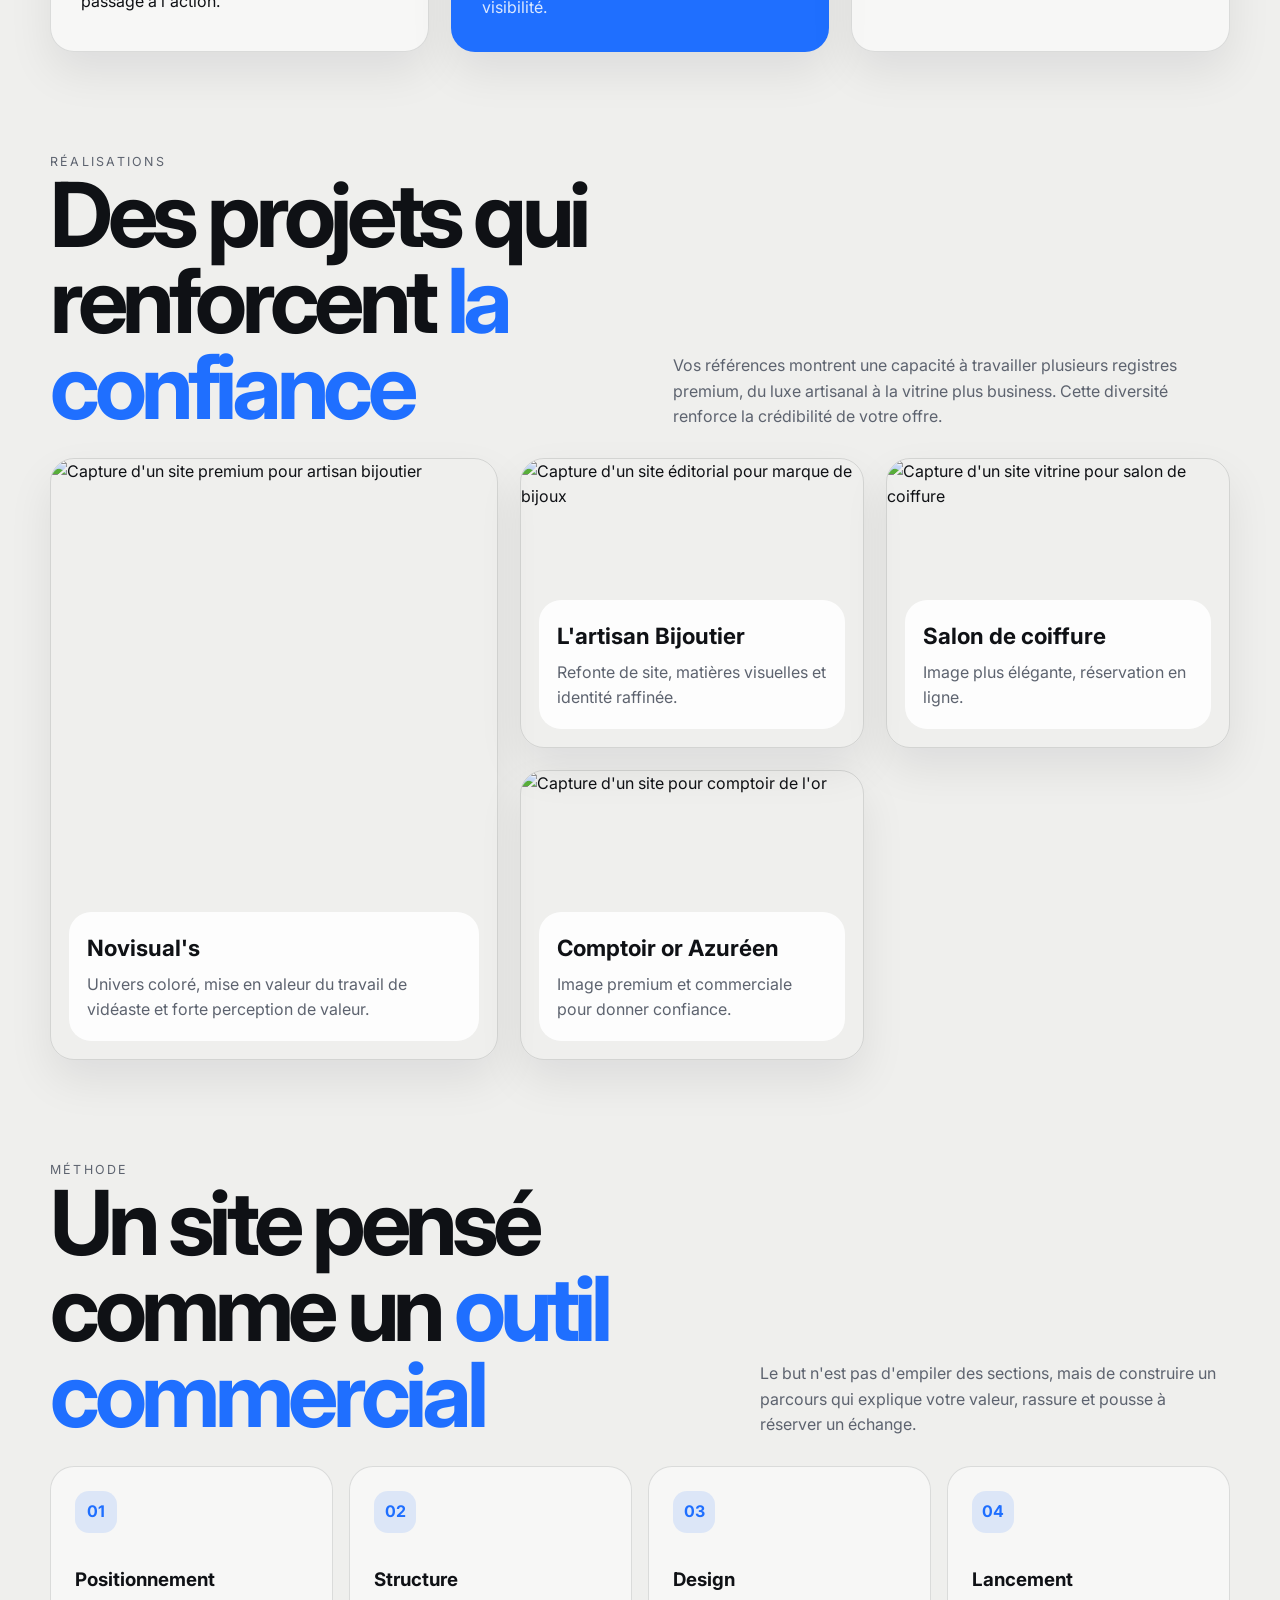
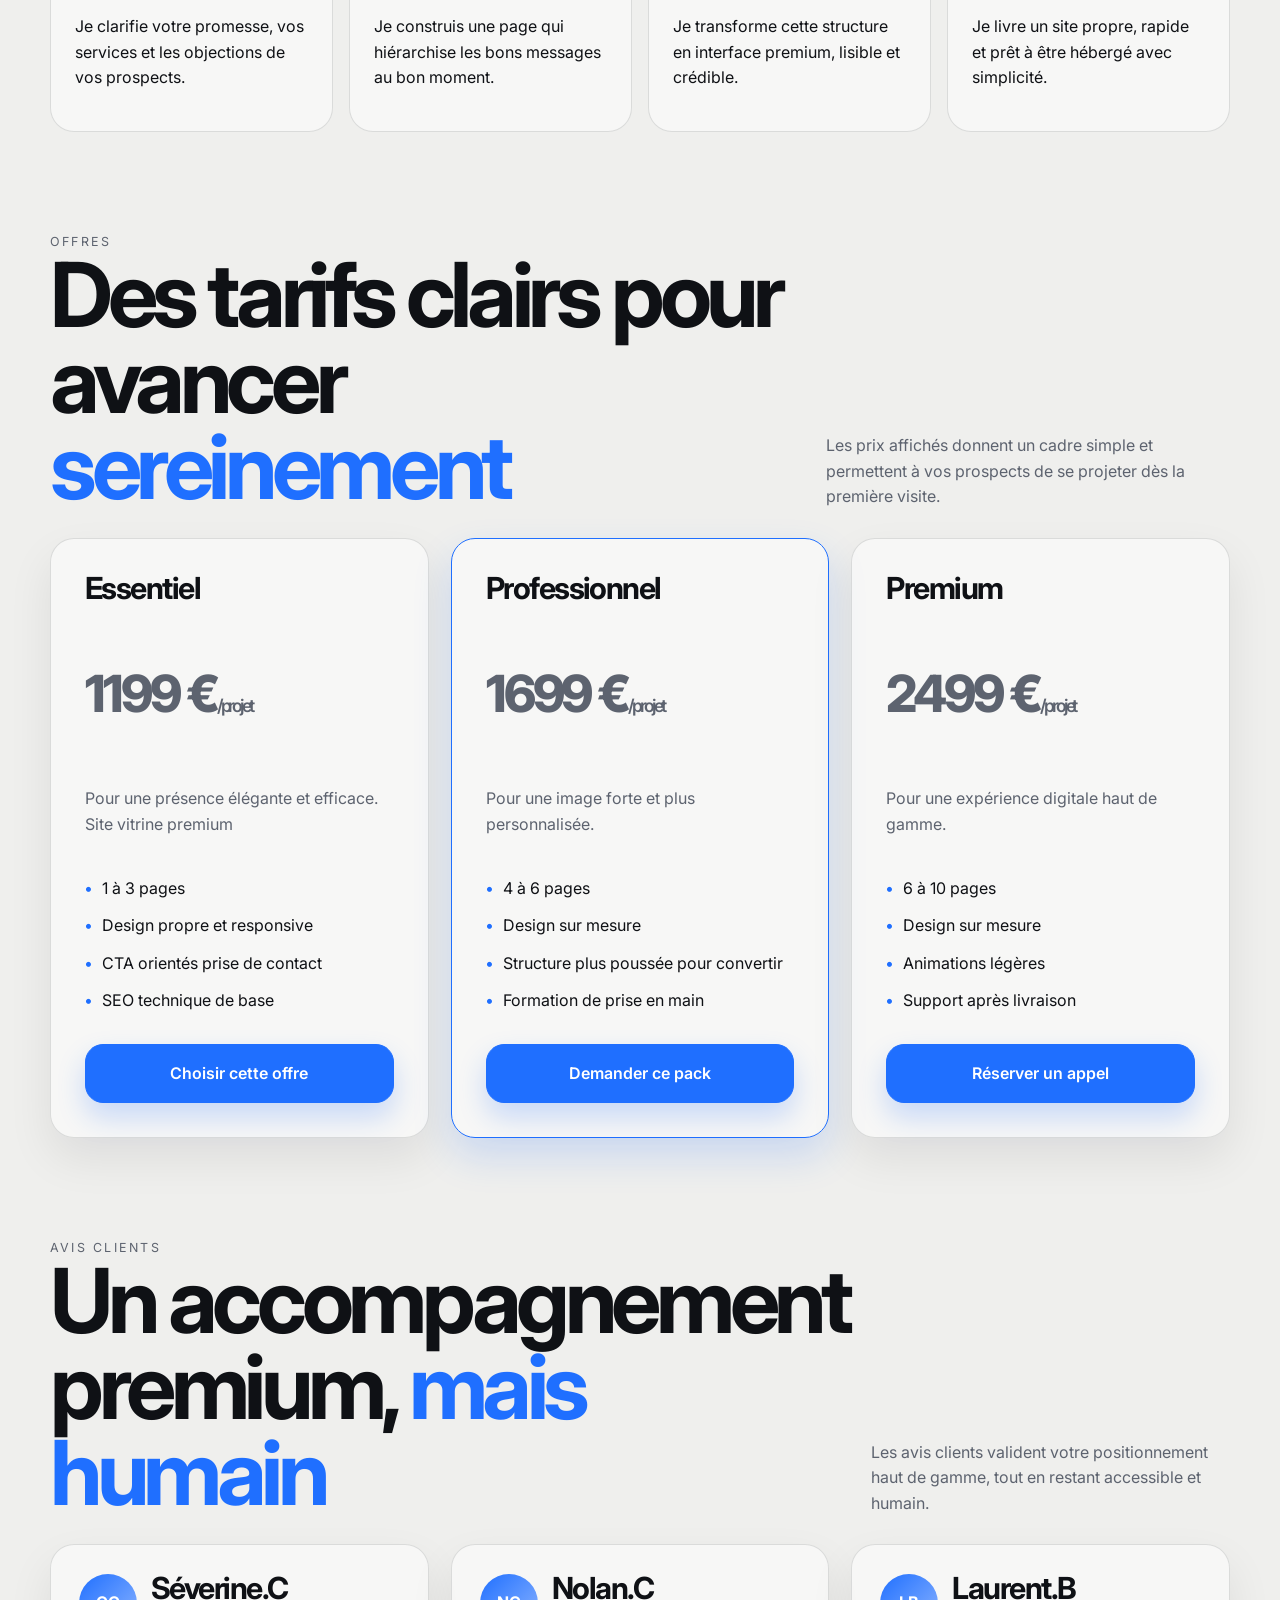
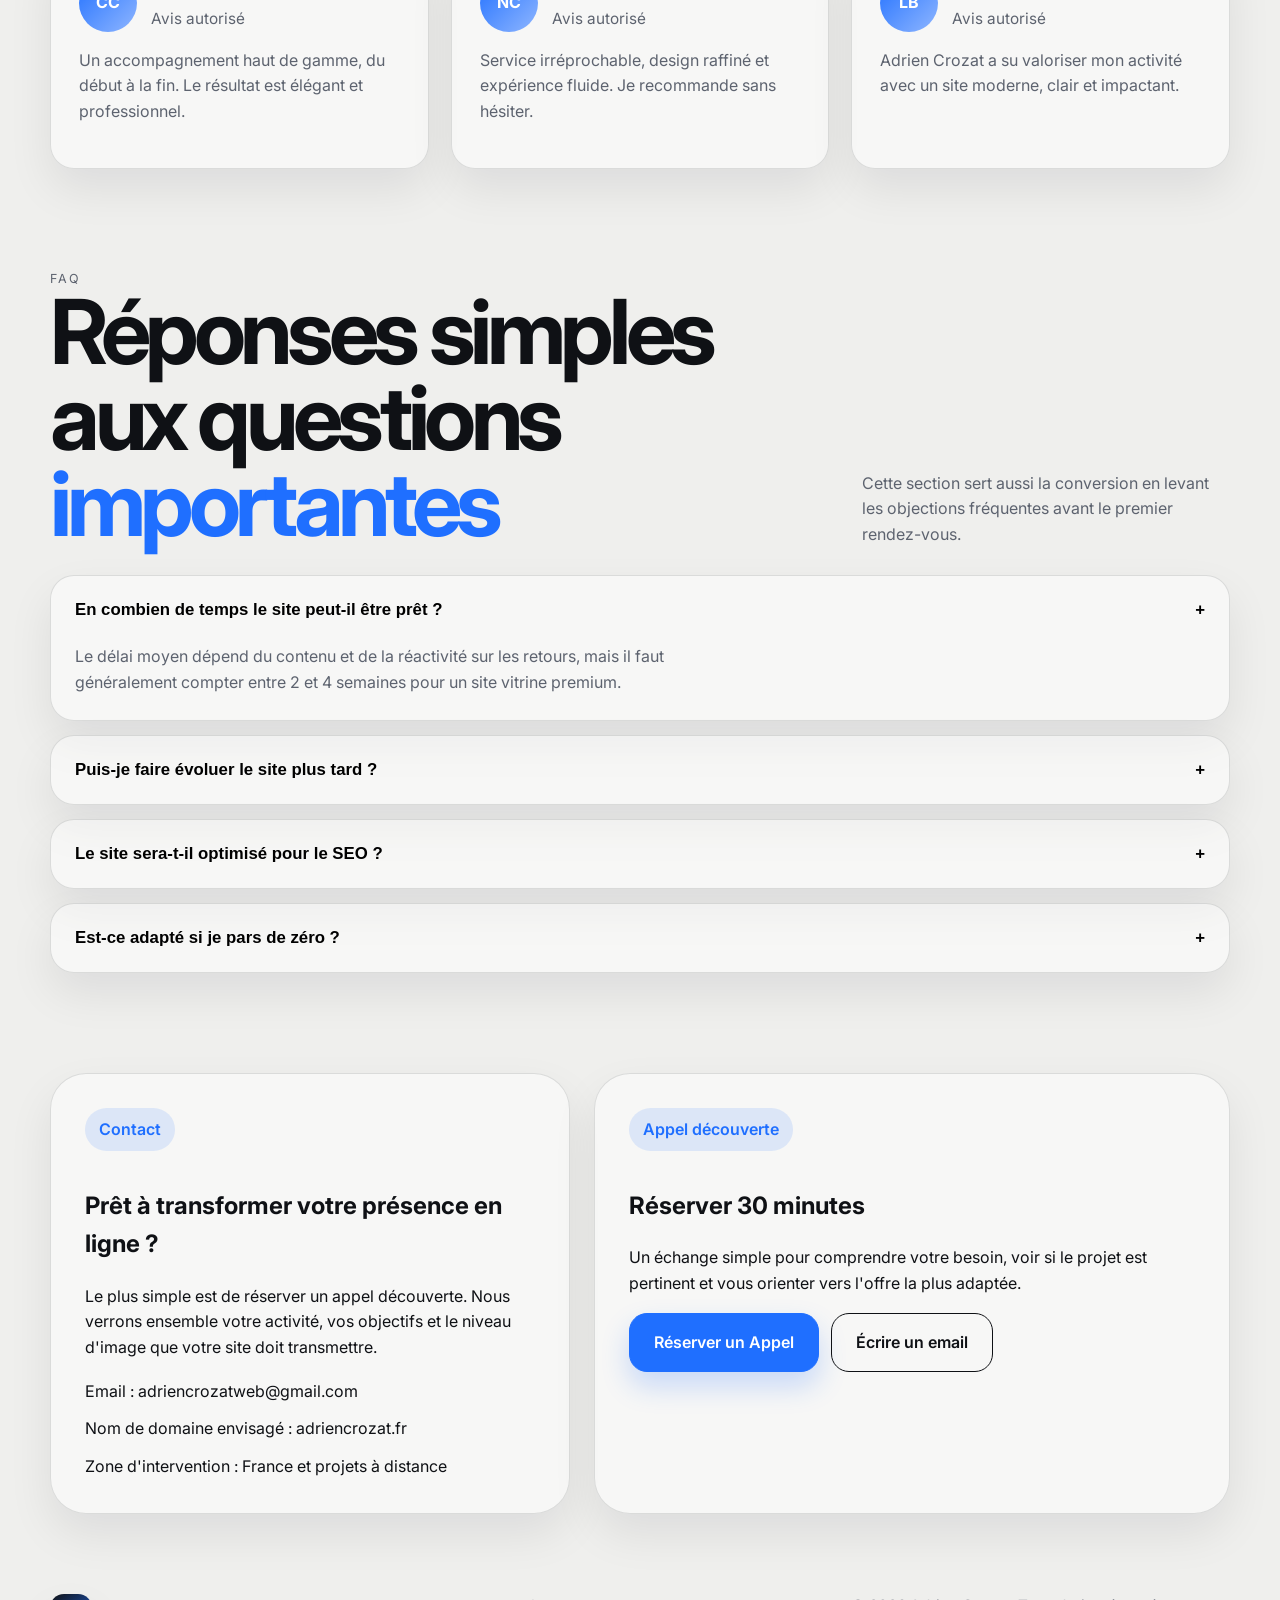
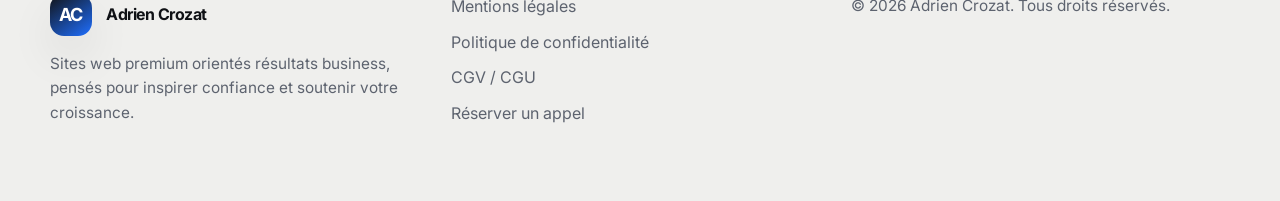
==== commit bba81523: "Update index.html" ====
--- a/index.html
+++ b/index.html
@@ -93,7 +93,7 @@
         </div>
         <div class="hero-media reveal">
           <div class="hero-avatar">
-            <img src="images/photoroom-20260615-171148.PNG" alt="Avatar illustré d'Adrien Crozat" width="768" height="768" loading="eager">
+            <img src="photoroom-20260615-171148.PNG" alt="Avatar illustré d'Adrien Crozat" width="768" height="768" loading="eager">
           </div>
         </div>
       </div>
@@ -357,4 +357,4 @@
 
   <script src="./script.js" defer></script>
 </body>
-</html>+</html>
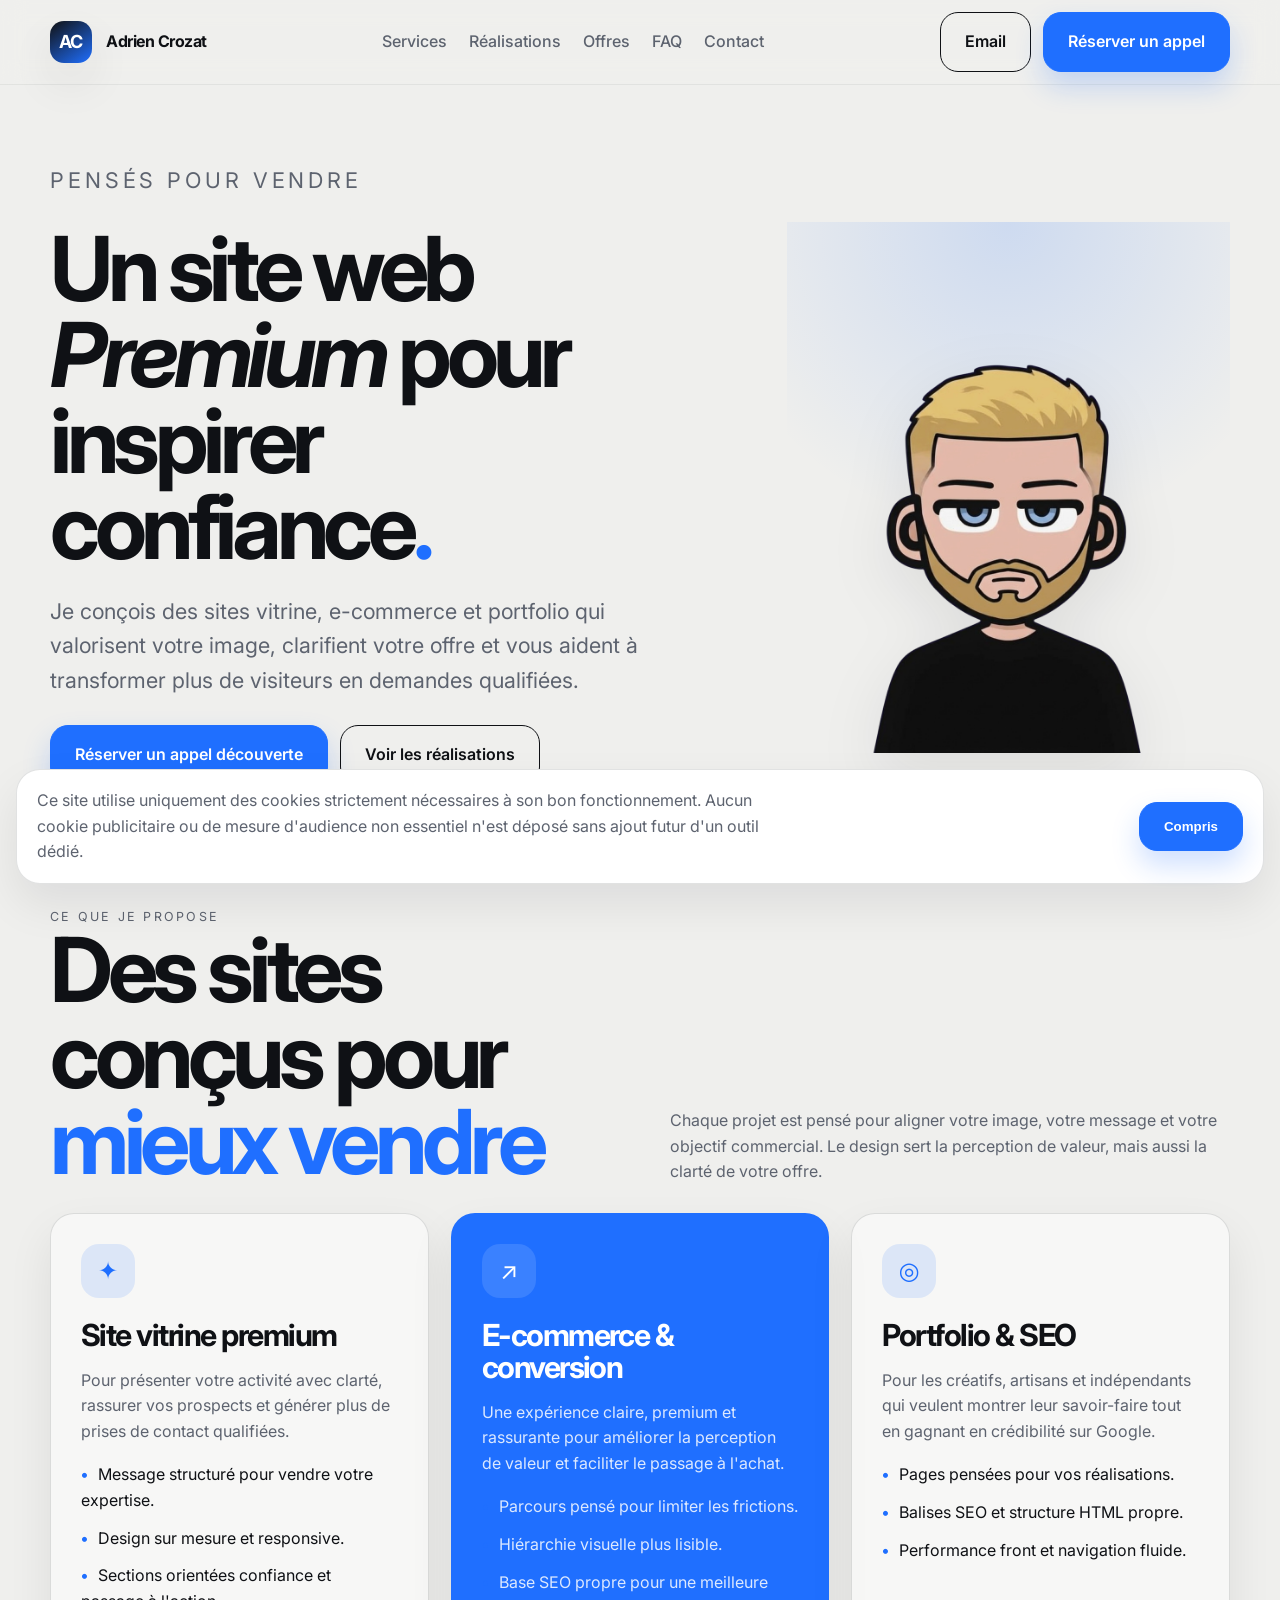
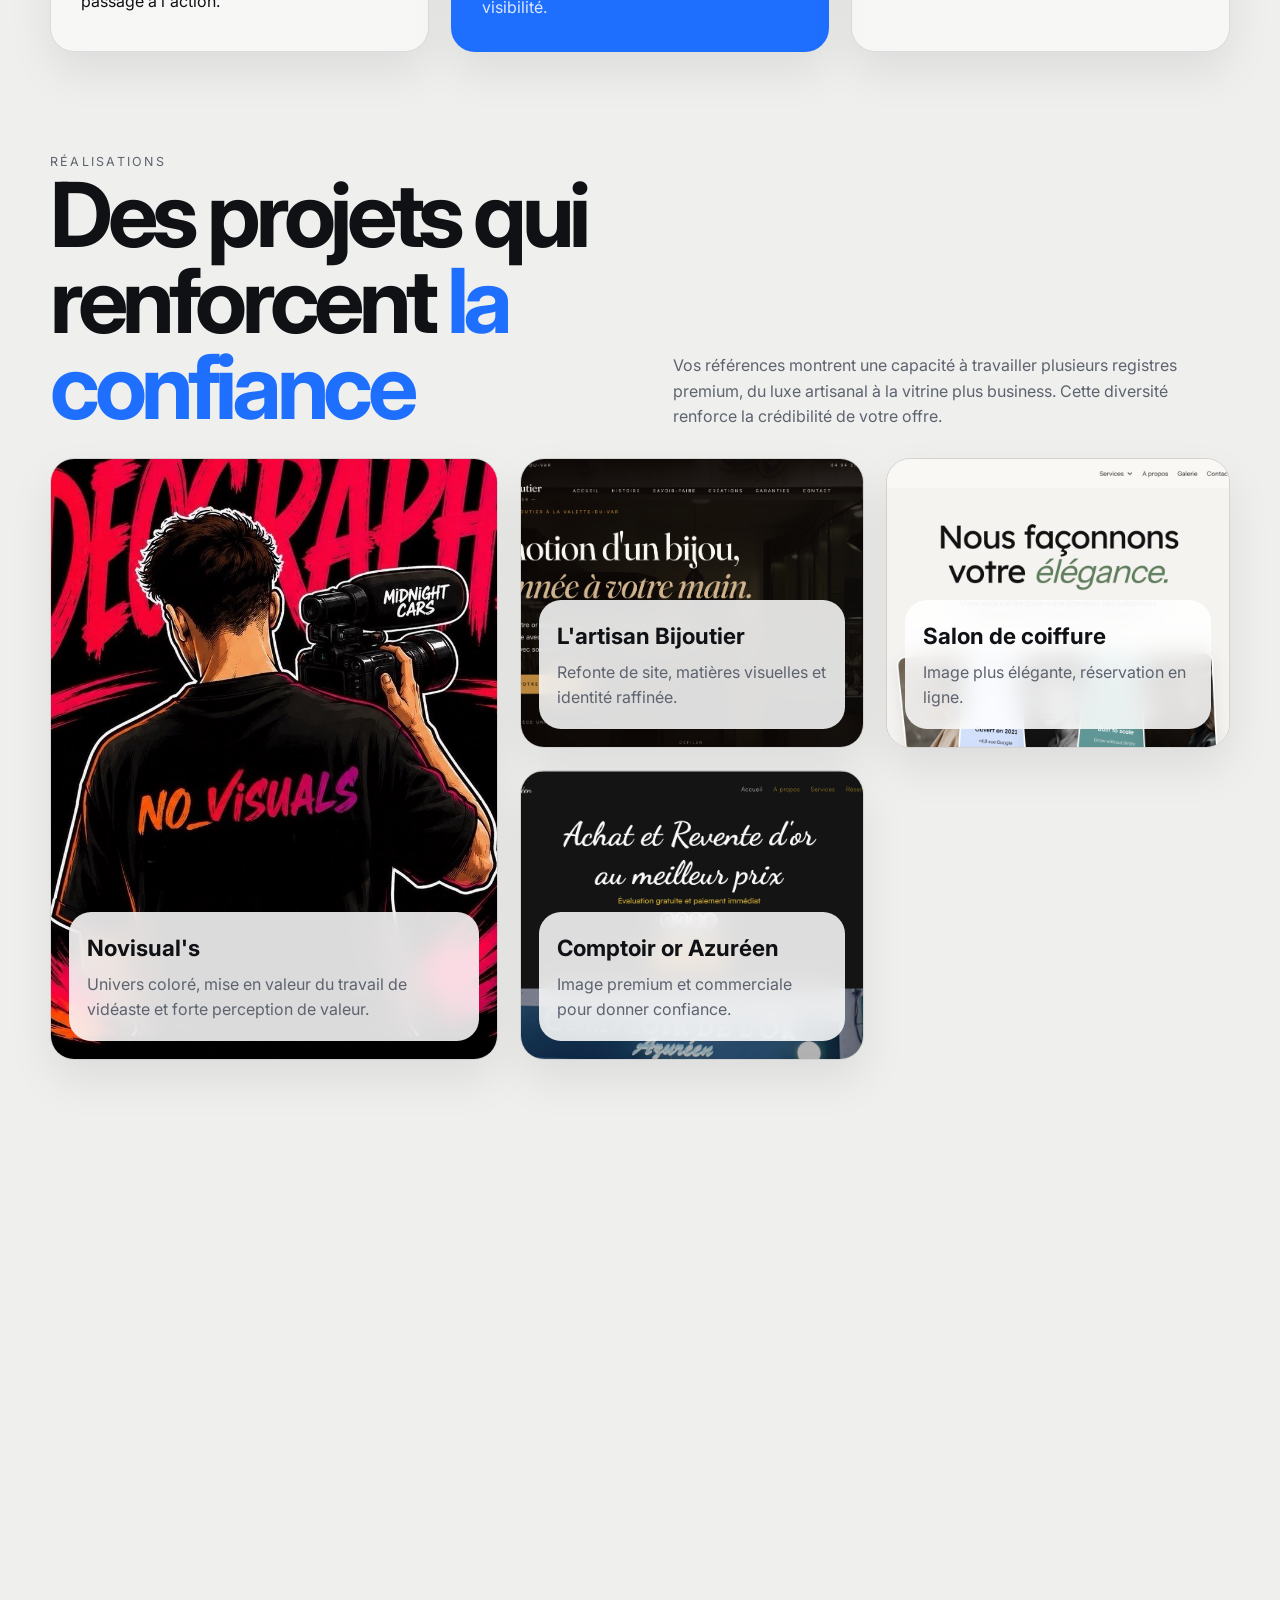
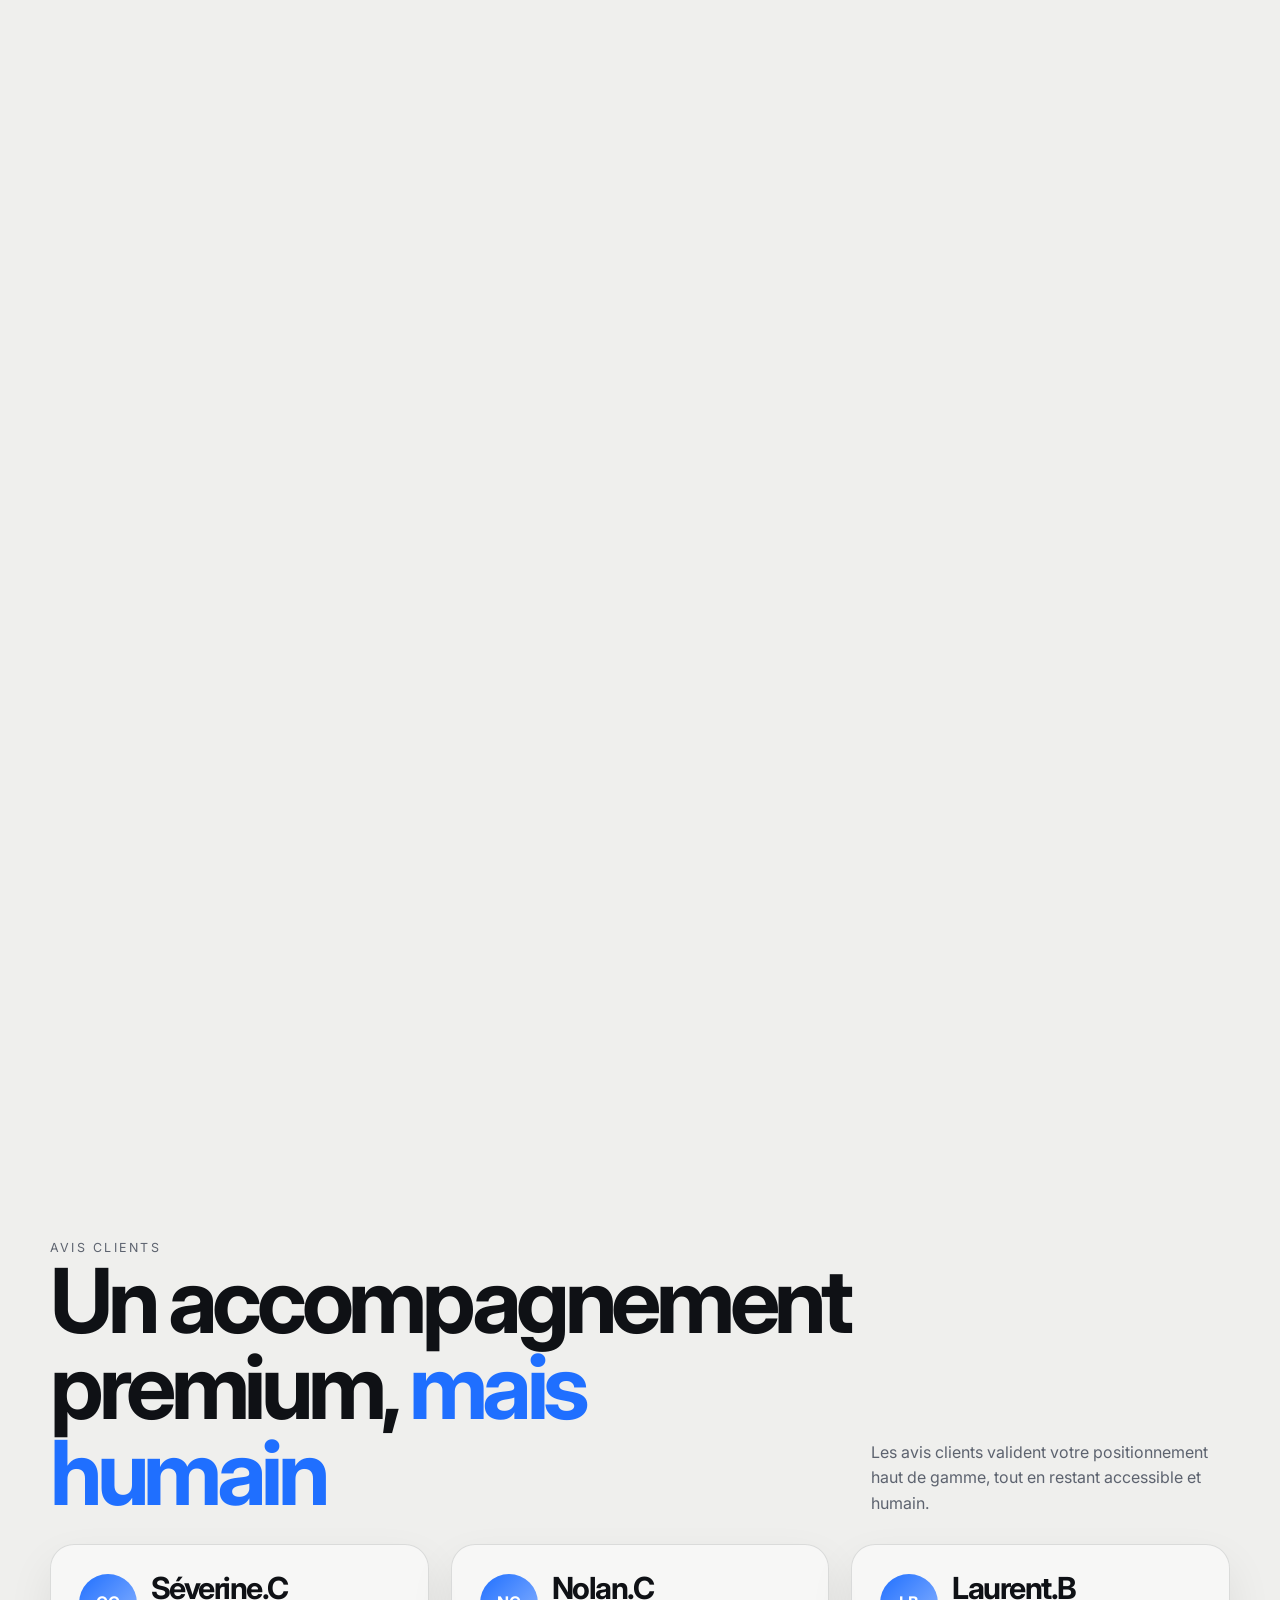
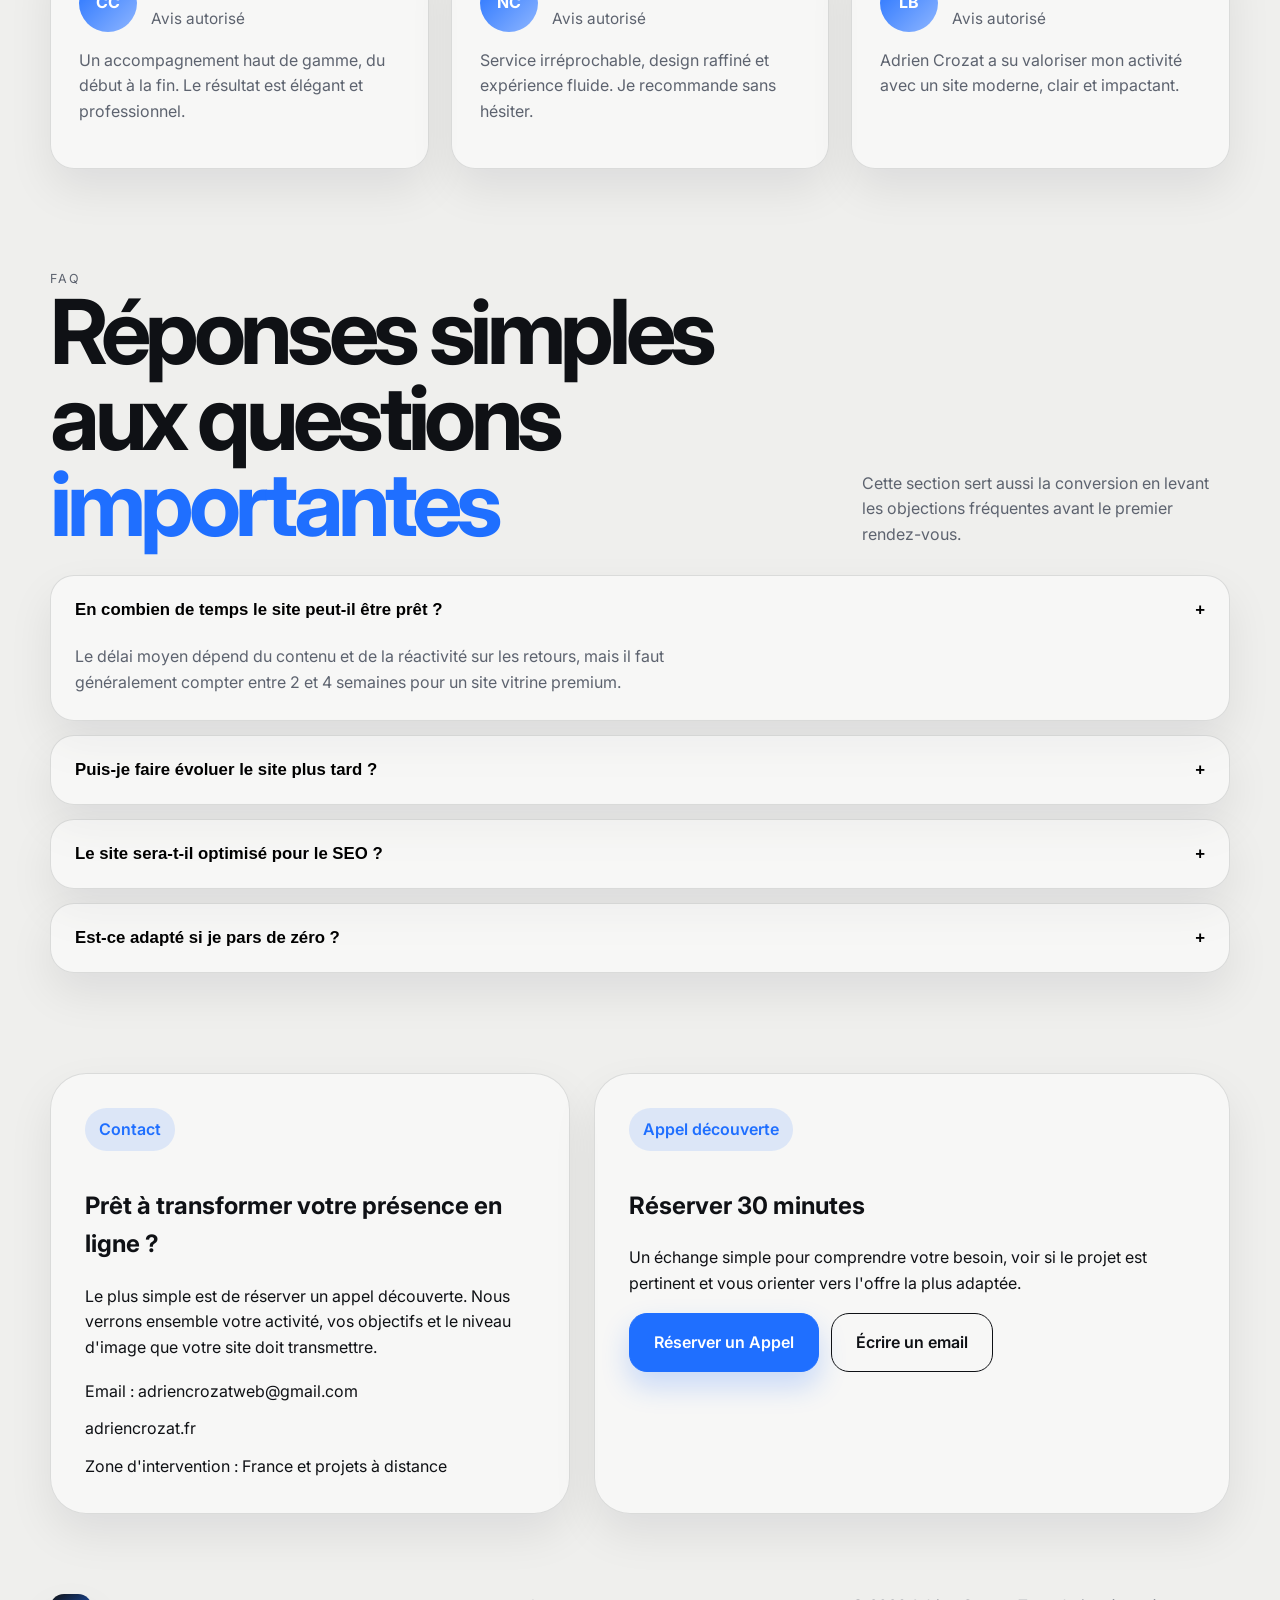
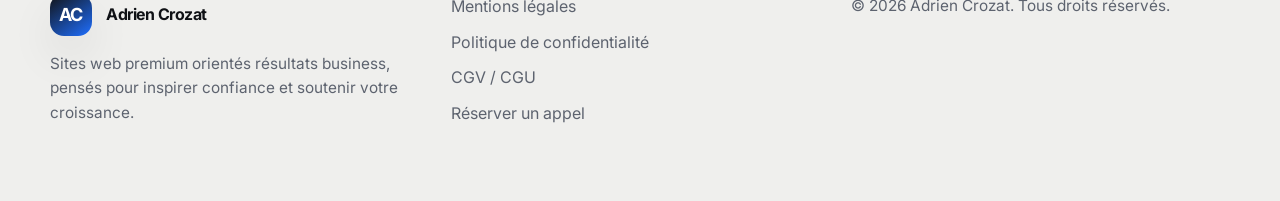
==== commit 124eabb5: "Update index.html" ====
--- a/index.html
+++ b/index.html
@@ -154,28 +154,28 @@
         </div>
         <div class="projects-grid">
           <article class="project-card large reveal">
-            <img src="images/novisual.jpg" alt="Capture d'un site premium pour artisan bijoutier" width="1500" height="1000" loading="lazy">
+            <img src="novisual.jpg" alt="Capture d'un site premium pour artisan bijoutier" width="1500" height="1000" loading="lazy">
             <div class="project-overlay">
               <h3>Novisual's</h3>
               <p>Univers coloré, mise en valeur du travail de vidéaste et forte perception de valeur.</p>
             </div>
           </article>
           <article class="project-card reveal">
-            <img src="images/capture-d-e-cran-2026-07-15-a-18-35-28.png" alt="Capture d'un site éditorial pour marque de bijoux" width="1499" height="765" loading="lazy">
+            <img src="capture-d-e-cran-2026-07-15-a-18-35-28.png" alt="Capture d'un site éditorial pour marque de bijoux" width="1499" height="765" loading="lazy">
             <div class="project-overlay">
               <h3>L'artisan Bijoutier</h3>
               <p>Refonte de site, matières visuelles et identité raffinée.</p>
             </div>
           </article>
           <article class="project-card reveal">
-            <img src="images/capture-d-e-cran-2026-07-06-a-18-24-08.png" alt="Capture d'un site vitrine pour salon de coiffure" width="1500" height="1024" loading="lazy">
+            <img src="capture-d-e-cran-2026-07-06-a-18-24-08.png" alt="Capture d'un site vitrine pour salon de coiffure" width="1500" height="1024" loading="lazy">
             <div class="project-overlay">
               <h3>Salon de coiffure</h3>
               <p>Image plus élégante, réservation en ligne.</p>
             </div>
           </article>
           <article class="project-card reveal">
-            <img src="images/capture-d-e-cran-2026-07-12-a-13-35-23.png" alt="Capture d'un site pour comptoir de l'or" width="1498" height="796" loading="lazy">
+            <img src="capture-d-e-cran-2026-07-12-a-13-35-23.png" alt="Capture d'un site pour comptoir de l'or" width="1498" height="796" loading="lazy">
             <div class="project-overlay">
               <h3>Comptoir or Azuréen</h3>
               <p>Image premium et commerciale pour donner confiance.</p>
@@ -317,7 +317,7 @@
           <p>Le plus simple est de réserver un appel découverte. Nous verrons ensemble votre activité, vos objectifs et le niveau d'image que votre site doit transmettre.</p>
           <ul>
             <li>Email : <a href="mailto:adriencrozatweb@gmail.com">adriencrozatweb@gmail.com</a></li>
-            <li>Nom de domaine envisagé : adriencrozat.fr</li>
+            <li>adriencrozat.fr</li>
             <li>Zone d'intervention : France et projets à distance</li>
           </ul>
         </article>
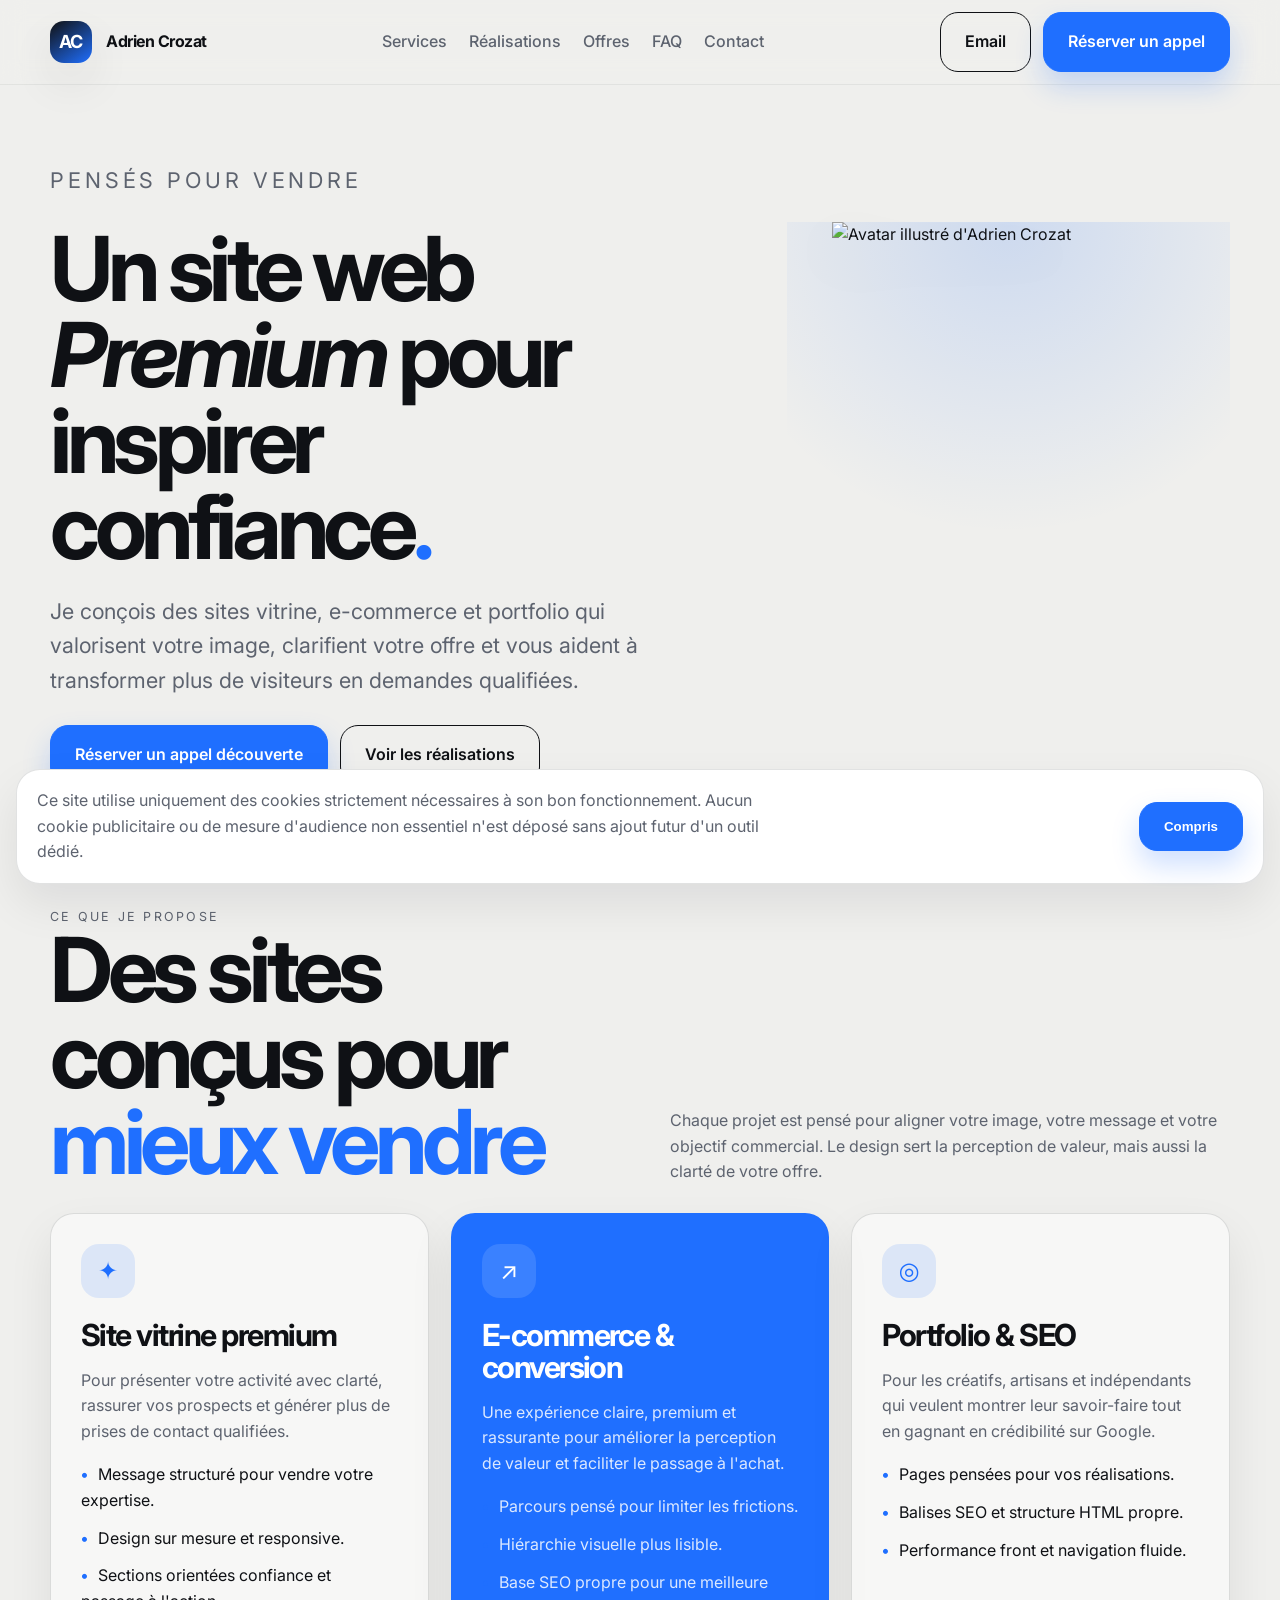
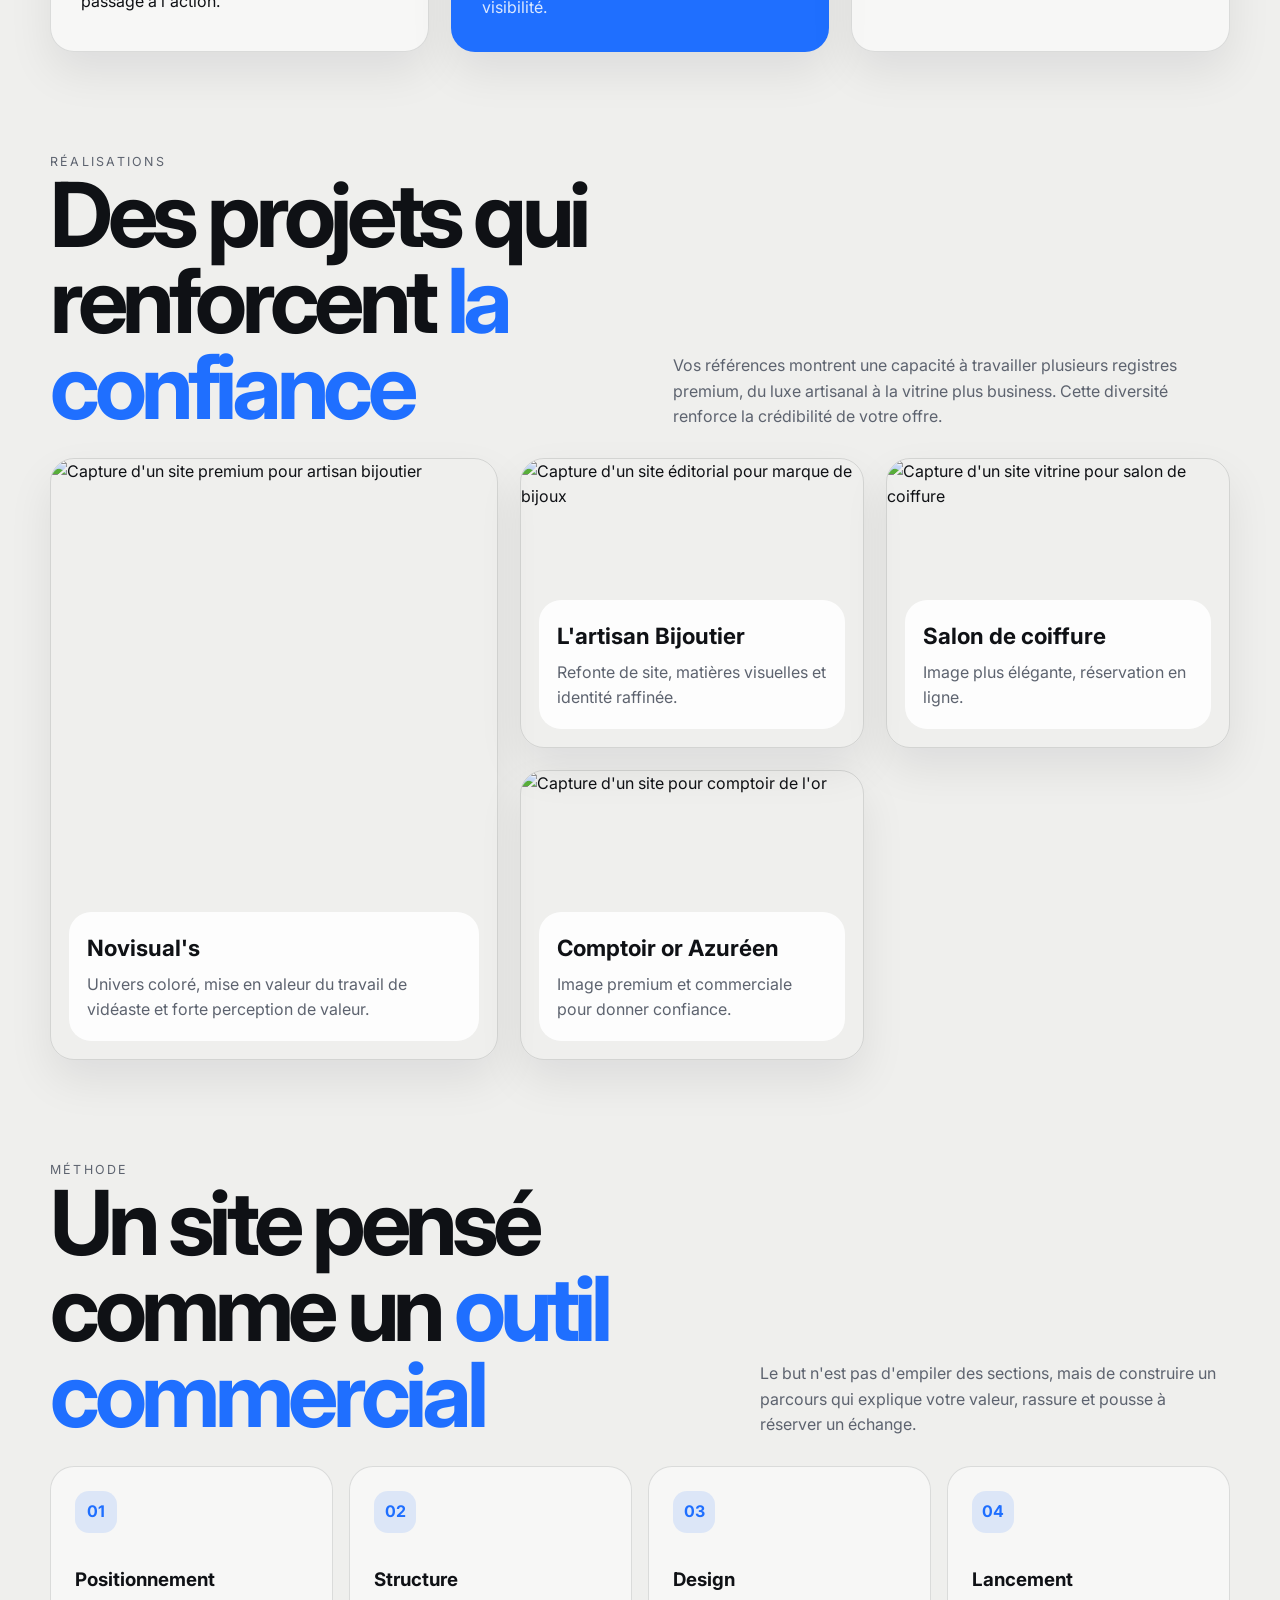
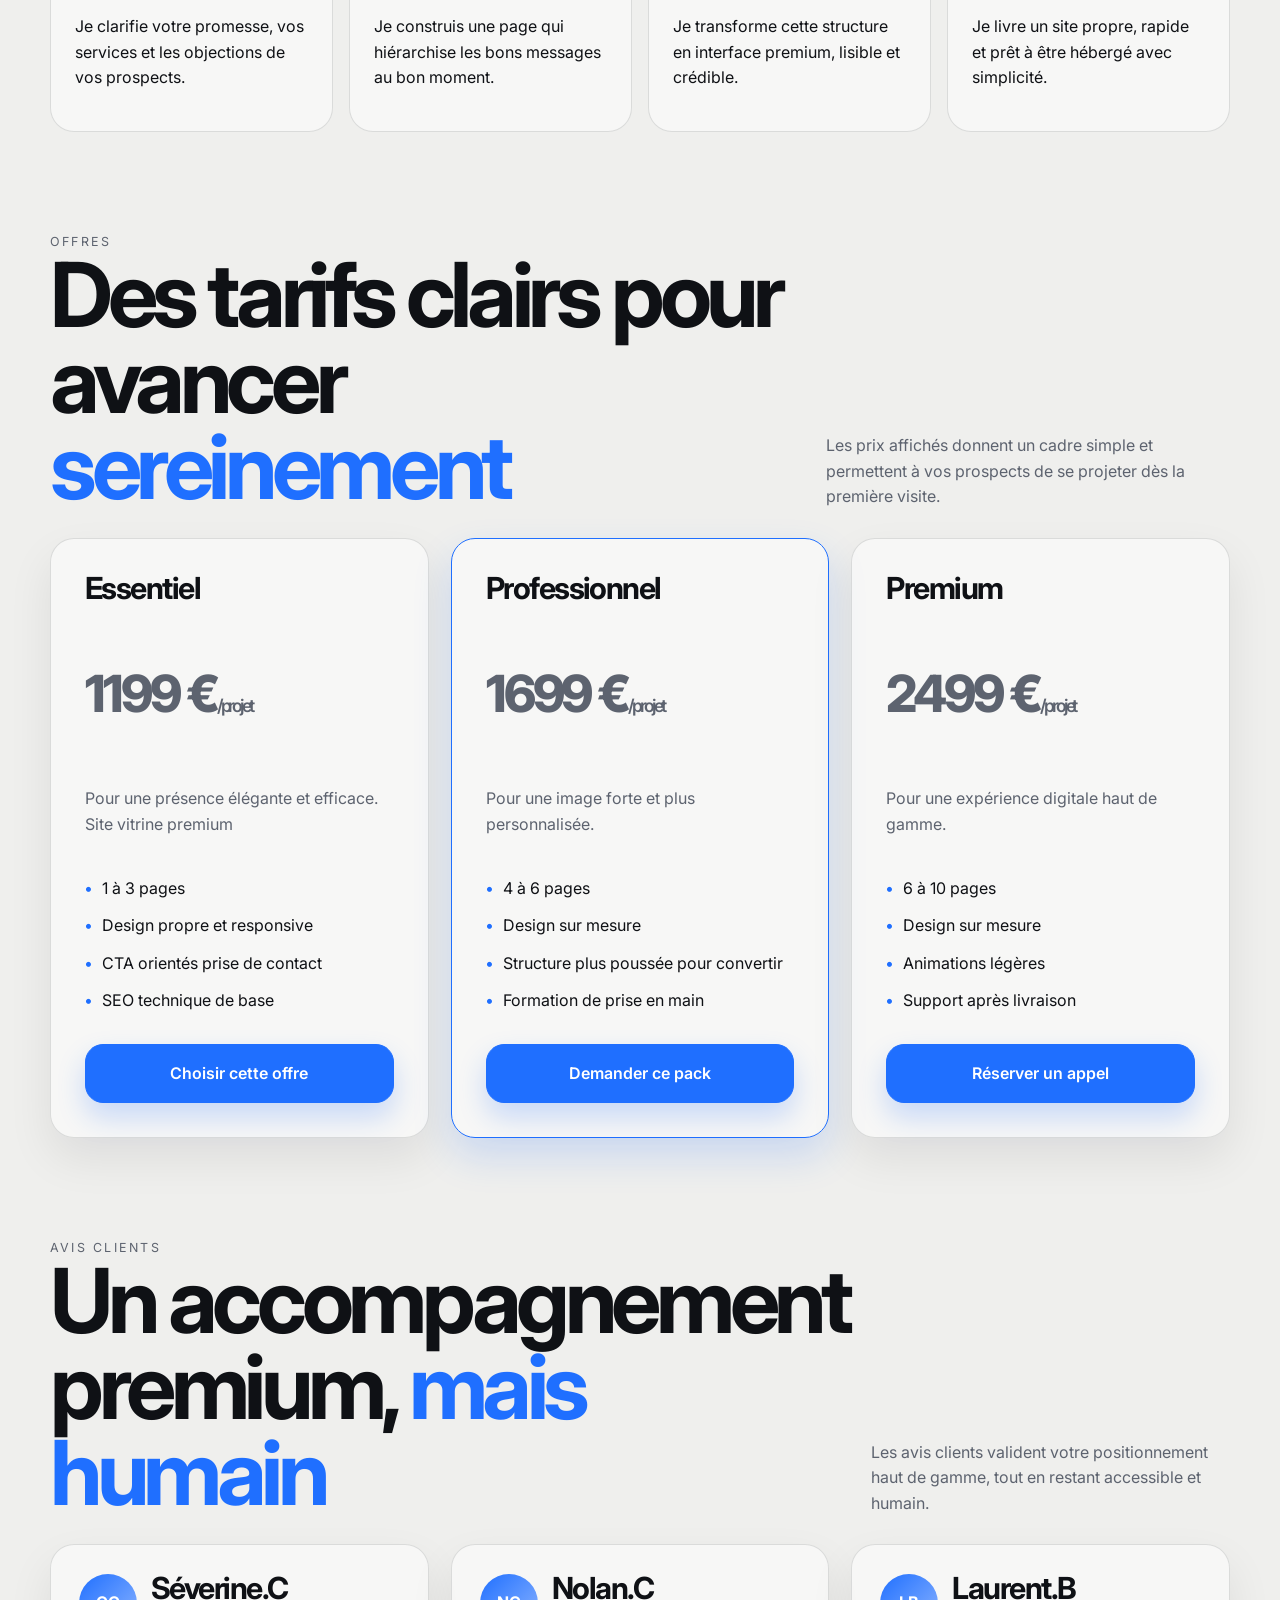
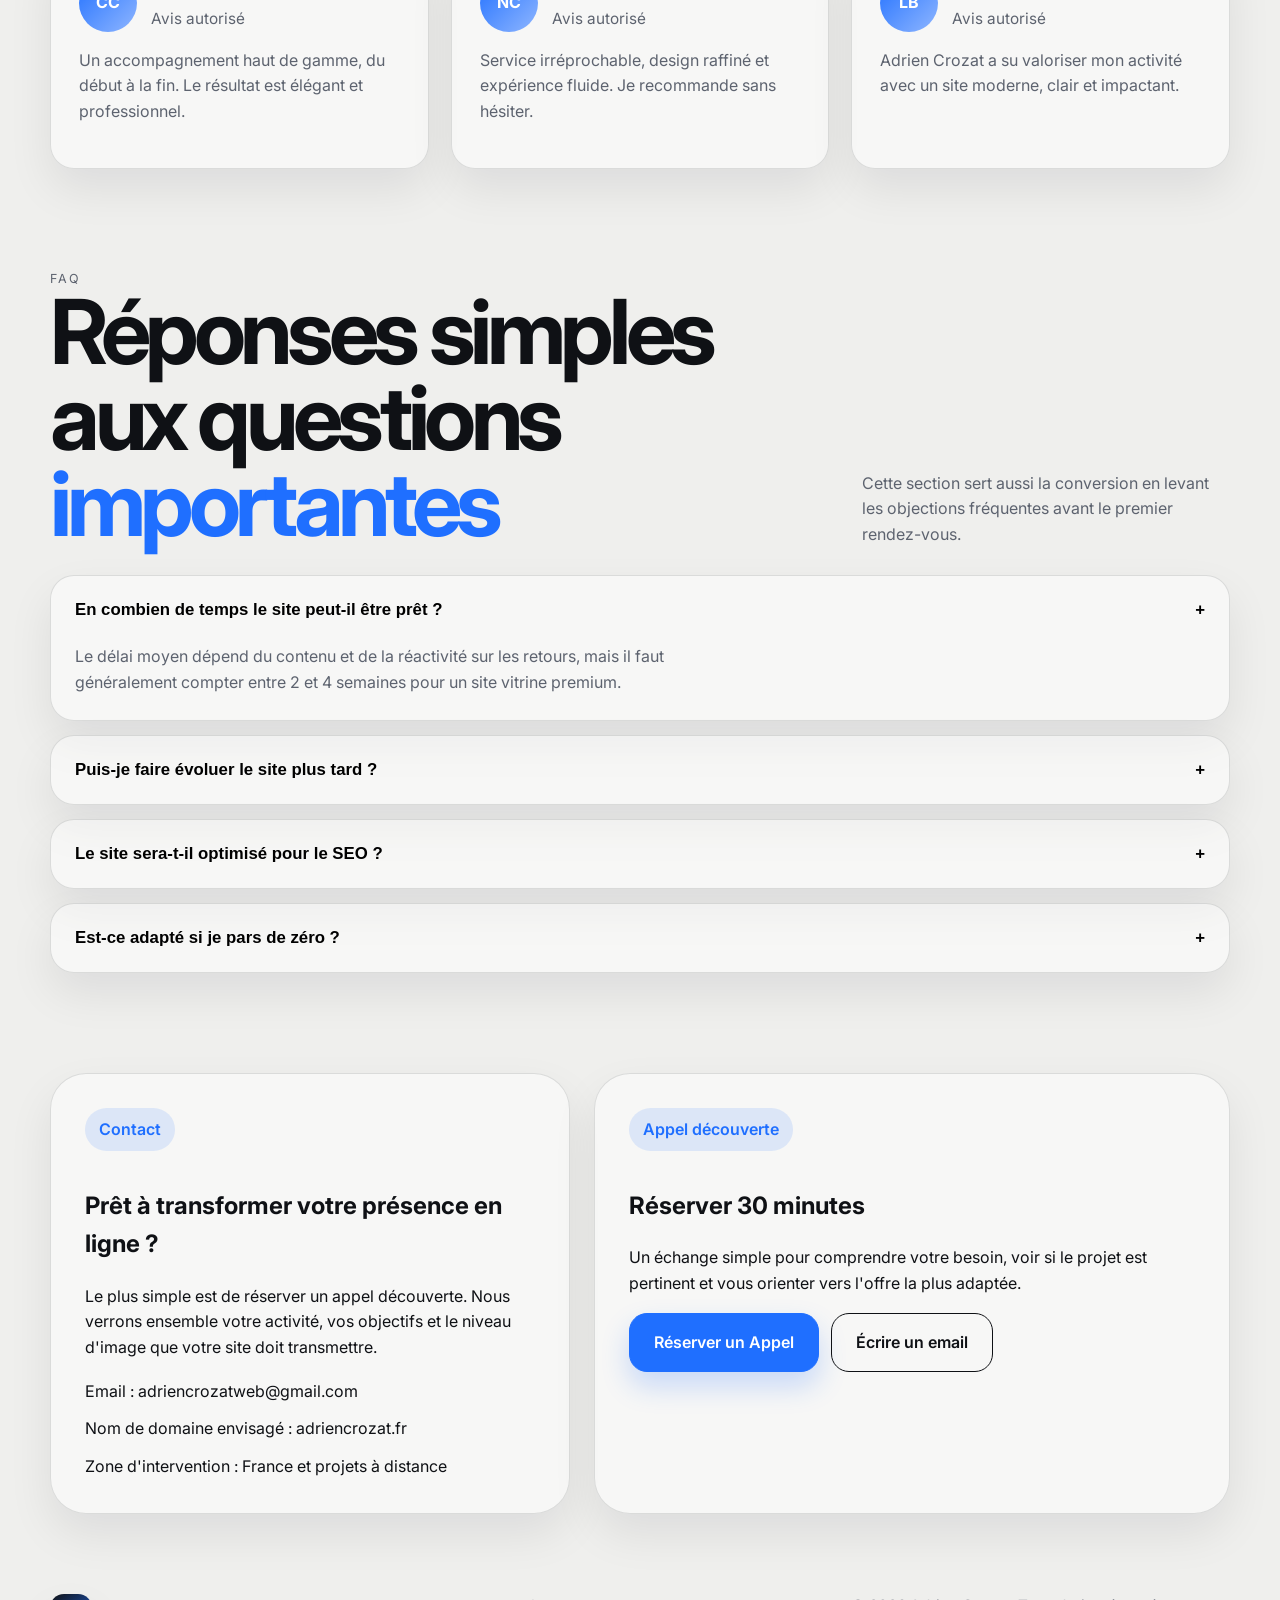
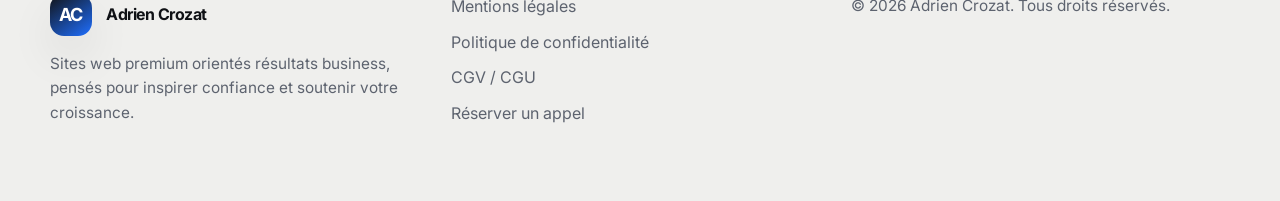
==== commit edc9b543: "Add files via upload" ====
--- a/index.html
+++ b/index.html
@@ -3,6 +3,11 @@
 <head>
   <meta charset="UTF-8">
   <meta name="viewport" content="width=device-width, initial-scale=1.0">
+  <link rel="icon" href="/favicon.ico" sizes="any">
+  <link rel="icon" href="/favicon-16x16.png" type="image/png" sizes="16x16">
+  <link rel="icon" href="/favicon-32x32.png" type="image/png" sizes="32x32">
+  <link rel="apple-touch-icon" href="/apple-touch-icon.png">
+  <link rel="manifest" href="/site.webmanifest">
   <title>Adrien Crozat - Sites web premium</title>
   <meta name="description" content="Adrien Crozat conçoit des sites web premium pensés pour améliorer votre image, inspirer confiance et générer plus de prises de contact.">
   <meta name="robots" content="index,follow">
@@ -35,7 +40,6 @@
   </script>
 <link href="https://assets.calendly.com/assets/external/widget.css" rel="stylesheet">
 <script src="https://assets.calendly.com/assets/external/widget.js" type="text/javascript" async></script>
-<base target="_blank">
 </head>
 <body>
   <a class="skip-link" href="#main-content">Aller au contenu</a>
@@ -93,7 +97,7 @@
         </div>
         <div class="hero-media reveal">
           <div class="hero-avatar">
-            <img src="photoroom-20260615-171148.PNG" alt="Avatar illustré d'Adrien Crozat" width="768" height="768" loading="eager">
+            <img src="images/photoroom-20260615-171148.PNG" alt="Avatar illustré d'Adrien Crozat" width="768" height="768" loading="eager">
           </div>
         </div>
       </div>
@@ -154,28 +158,28 @@
         </div>
         <div class="projects-grid">
           <article class="project-card large reveal">
-            <img src="novisual.jpg" alt="Capture d'un site premium pour artisan bijoutier" width="1500" height="1000" loading="lazy">
+            <img src="images/novisual.jpg" alt="Capture d'un site premium pour artisan bijoutier" width="1500" height="1000" loading="lazy">
             <div class="project-overlay">
               <h3>Novisual's</h3>
               <p>Univers coloré, mise en valeur du travail de vidéaste et forte perception de valeur.</p>
             </div>
           </article>
           <article class="project-card reveal">
-            <img src="capture-d-e-cran-2026-07-15-a-18-35-28.png" alt="Capture d'un site éditorial pour marque de bijoux" width="1499" height="765" loading="lazy">
+            <img src="images/capture-d-e-cran-2026-07-15-a-18-35-28.png" alt="Capture d'un site éditorial pour marque de bijoux" width="1499" height="765" loading="lazy">
             <div class="project-overlay">
               <h3>L'artisan Bijoutier</h3>
               <p>Refonte de site, matières visuelles et identité raffinée.</p>
             </div>
           </article>
           <article class="project-card reveal">
-            <img src="capture-d-e-cran-2026-07-06-a-18-24-08.png" alt="Capture d'un site vitrine pour salon de coiffure" width="1500" height="1024" loading="lazy">
+            <img src="images/capture-d-e-cran-2026-07-06-a-18-24-08.png" alt="Capture d'un site vitrine pour salon de coiffure" width="1500" height="1024" loading="lazy">
             <div class="project-overlay">
               <h3>Salon de coiffure</h3>
               <p>Image plus élégante, réservation en ligne.</p>
             </div>
           </article>
           <article class="project-card reveal">
-            <img src="capture-d-e-cran-2026-07-12-a-13-35-23.png" alt="Capture d'un site pour comptoir de l'or" width="1498" height="796" loading="lazy">
+            <img src="images/capture-d-e-cran-2026-07-12-a-13-35-23.png" alt="Capture d'un site pour comptoir de l'or" width="1498" height="796" loading="lazy">
             <div class="project-overlay">
               <h3>Comptoir or Azuréen</h3>
               <p>Image premium et commerciale pour donner confiance.</p>
@@ -317,7 +321,7 @@
           <p>Le plus simple est de réserver un appel découverte. Nous verrons ensemble votre activité, vos objectifs et le niveau d'image que votre site doit transmettre.</p>
           <ul>
             <li>Email : <a href="mailto:adriencrozatweb@gmail.com">adriencrozatweb@gmail.com</a></li>
-            <li>adriencrozat.fr</li>
+            <li>Nom de domaine envisagé : adriencrozat.fr</li>
             <li>Zone d'intervention : France et projets à distance</li>
           </ul>
         </article>
@@ -357,4 +361,4 @@
 
   <script src="./script.js" defer></script>
 </body>
-</html>
+</html>
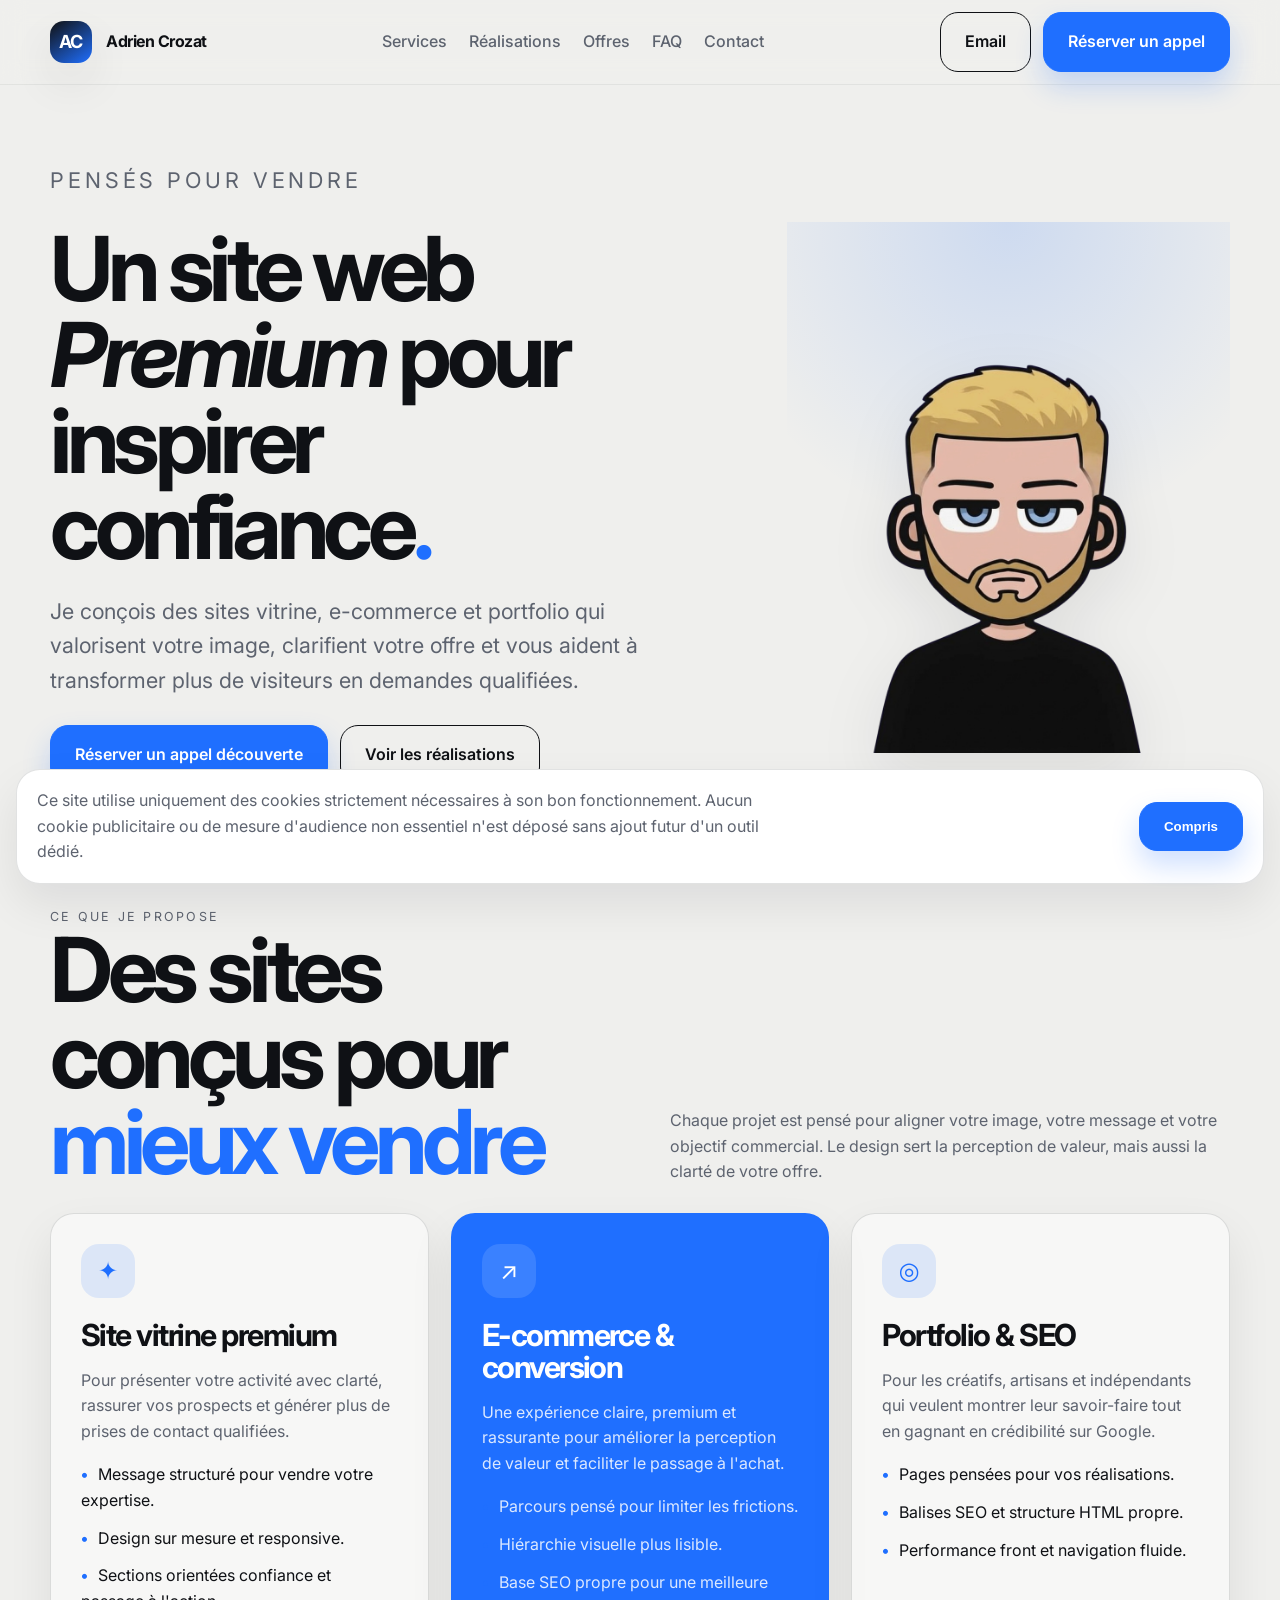
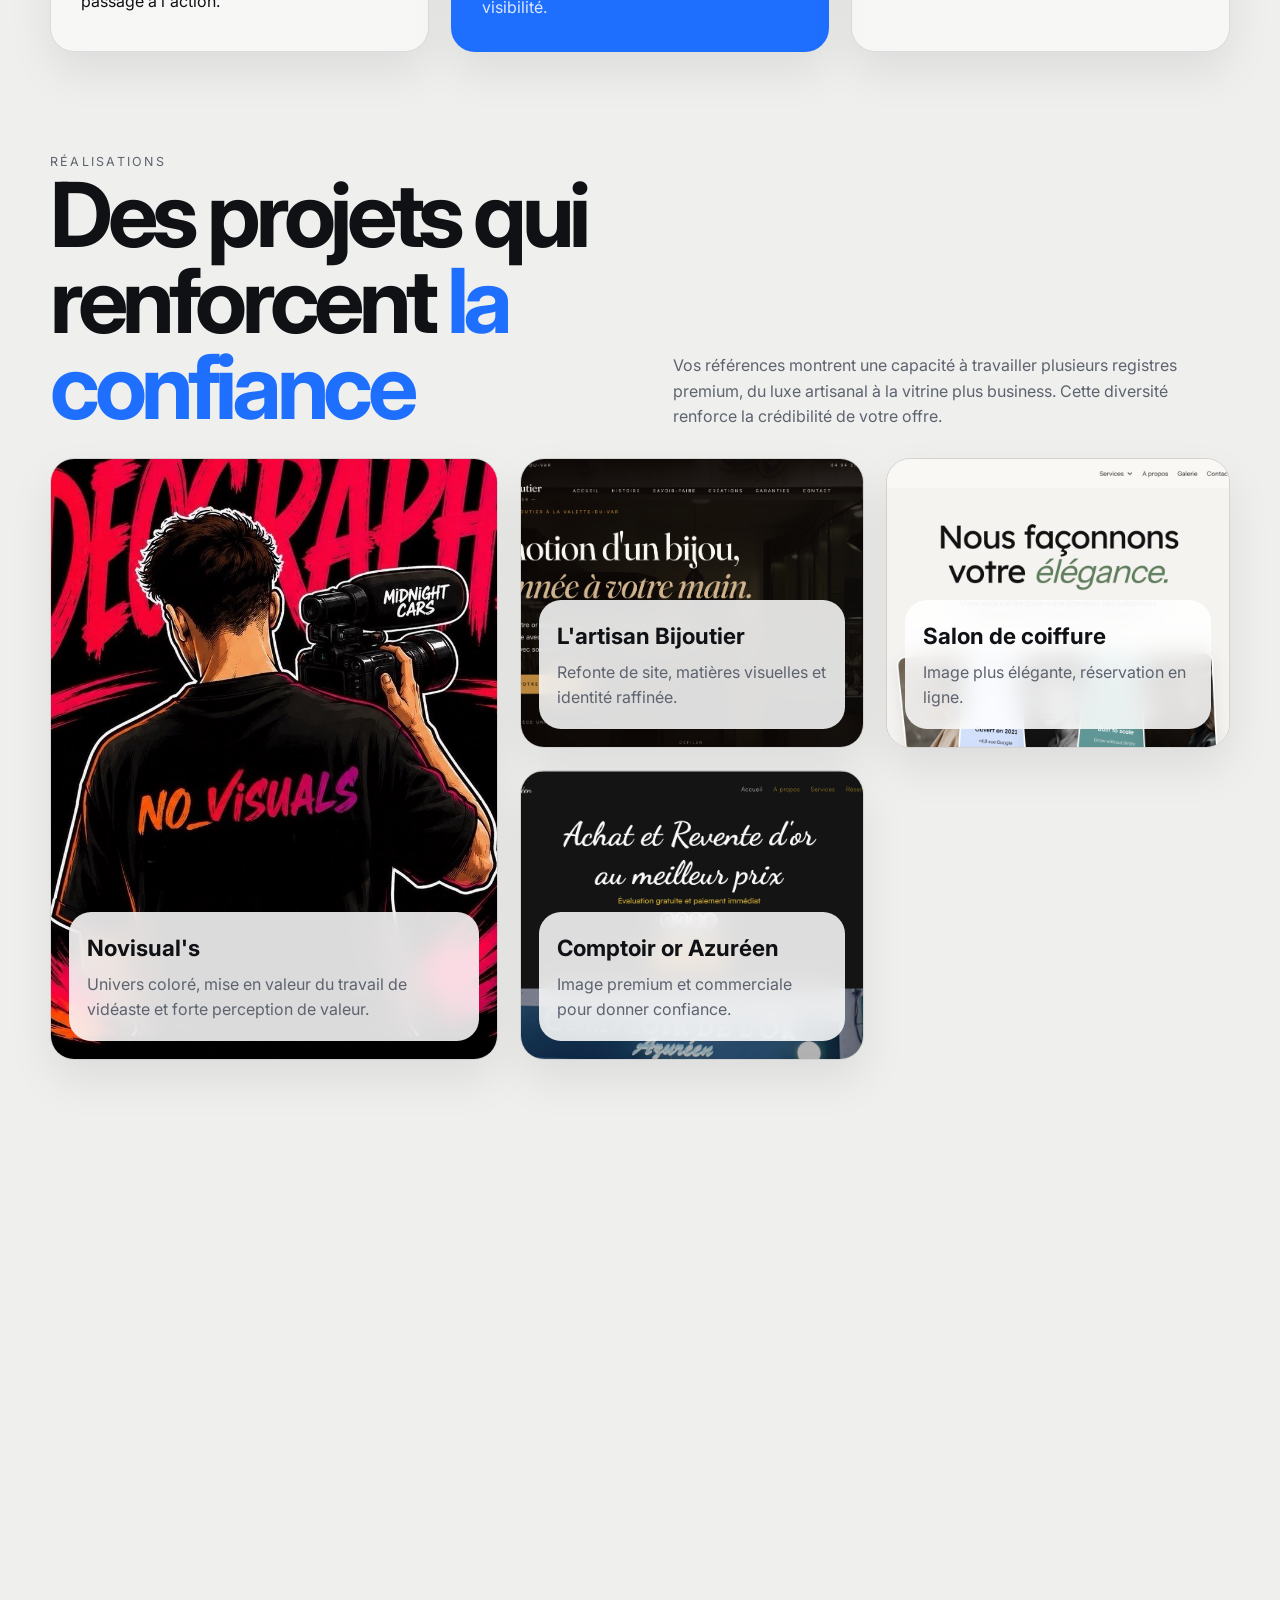
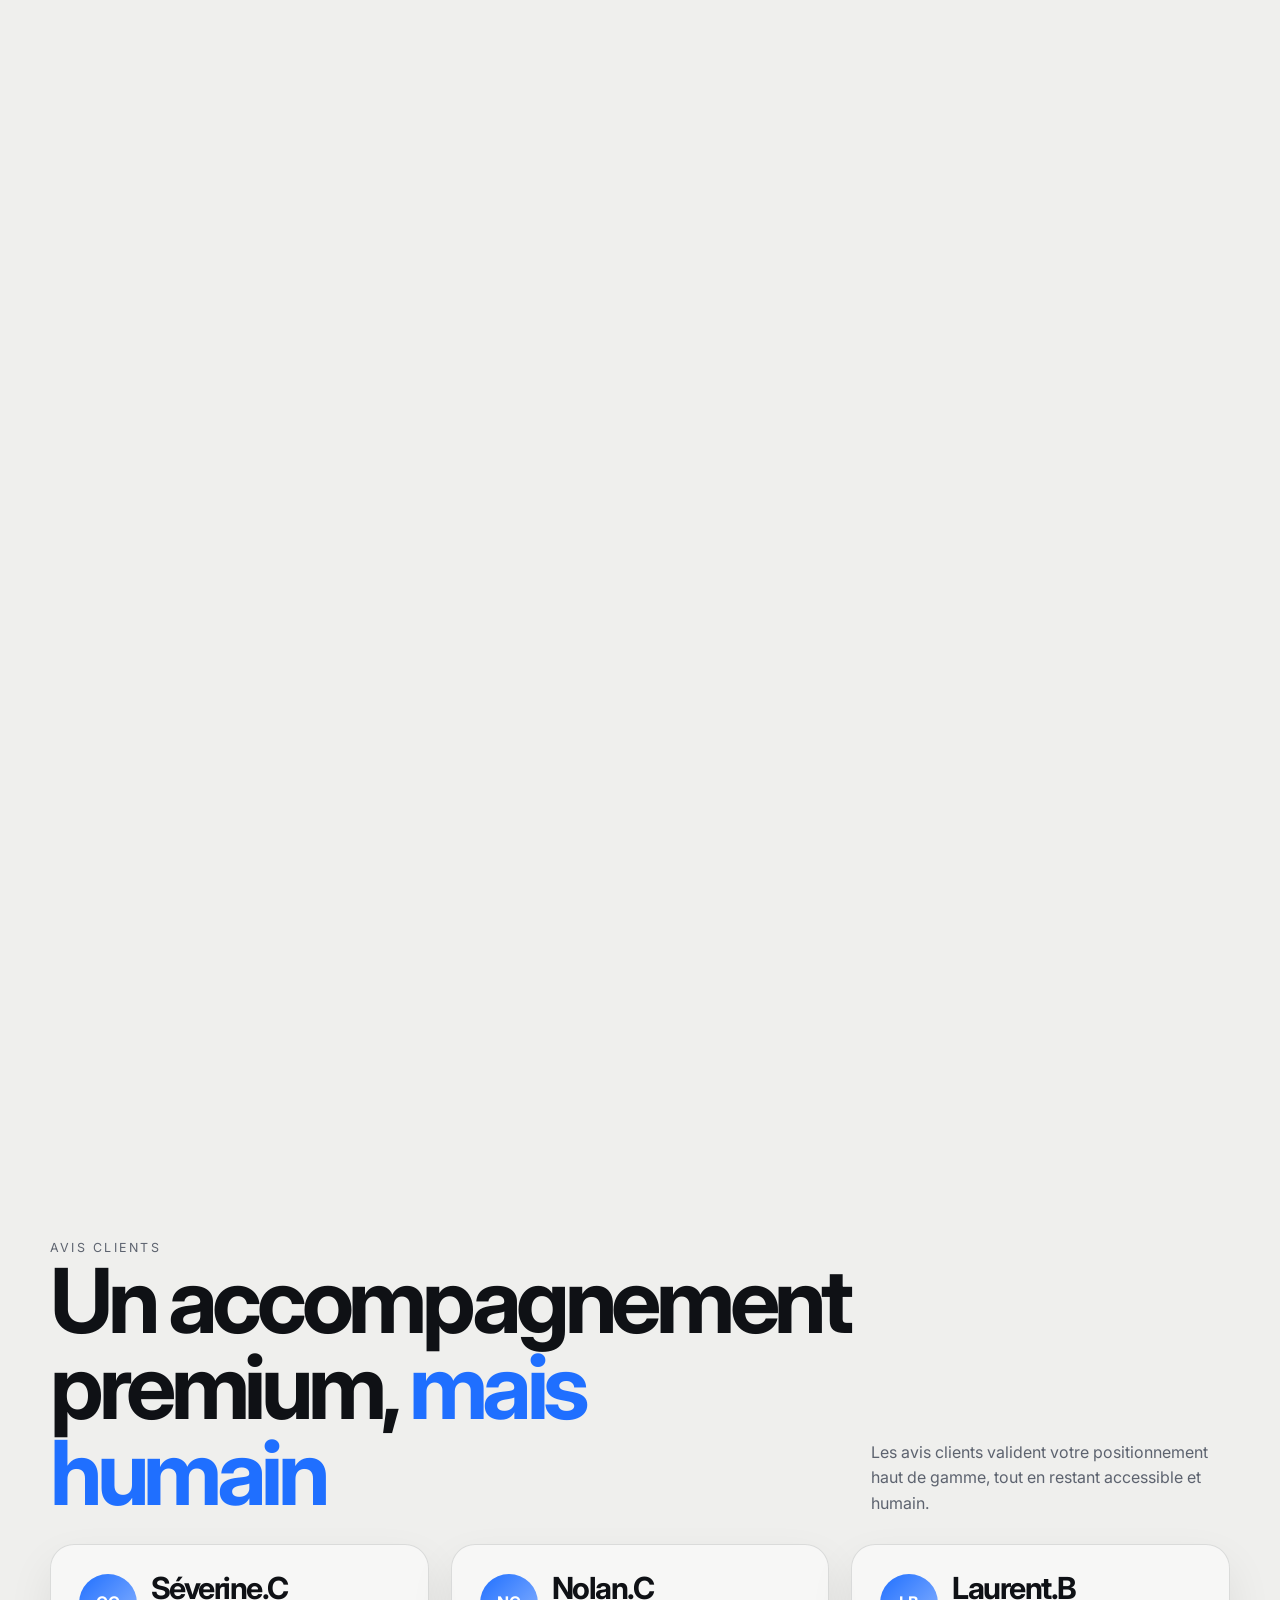
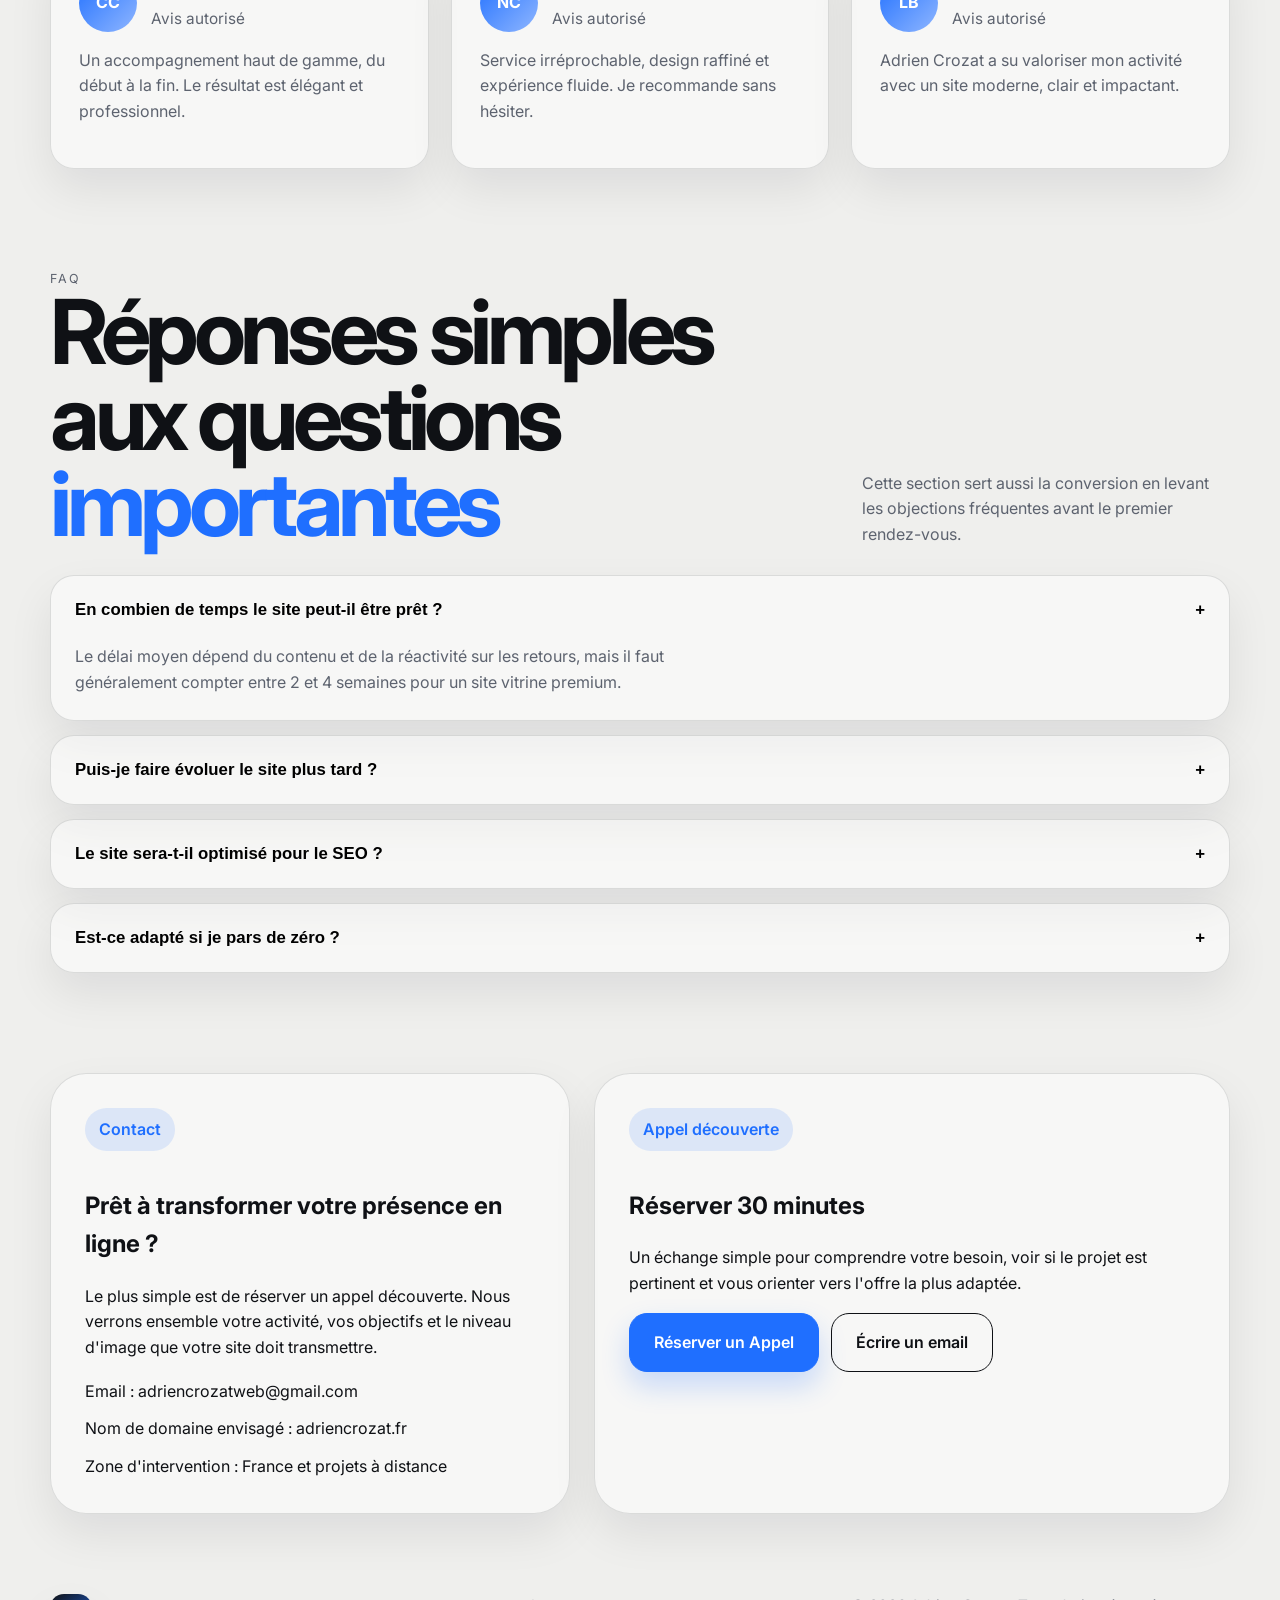
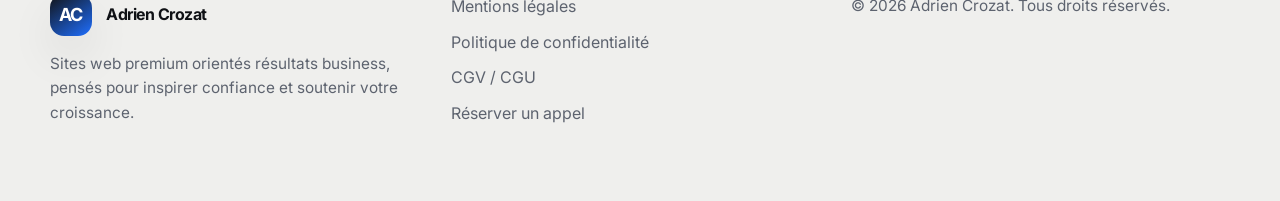
==== commit a4be811b: "Update index.html" ====
--- a/index.html
+++ b/index.html
@@ -97,7 +97,7 @@
         </div>
         <div class="hero-media reveal">
           <div class="hero-avatar">
-            <img src="images/photoroom-20260615-171148.PNG" alt="Avatar illustré d'Adrien Crozat" width="768" height="768" loading="eager">
+            <img src="photoroom-20260615-171148.PNG" alt="Avatar illustré d'Adrien Crozat" width="768" height="768" loading="eager">
           </div>
         </div>
       </div>
@@ -158,28 +158,28 @@
         </div>
         <div class="projects-grid">
           <article class="project-card large reveal">
-            <img src="images/novisual.jpg" alt="Capture d'un site premium pour artisan bijoutier" width="1500" height="1000" loading="lazy">
+            <img src="novisual.jpg" alt="Capture d'un site premium pour artisan bijoutier" width="1500" height="1000" loading="lazy">
             <div class="project-overlay">
               <h3>Novisual's</h3>
               <p>Univers coloré, mise en valeur du travail de vidéaste et forte perception de valeur.</p>
             </div>
           </article>
           <article class="project-card reveal">
-            <img src="images/capture-d-e-cran-2026-07-15-a-18-35-28.png" alt="Capture d'un site éditorial pour marque de bijoux" width="1499" height="765" loading="lazy">
+            <img src="capture-d-e-cran-2026-07-15-a-18-35-28.png" alt="Capture d'un site éditorial pour marque de bijoux" width="1499" height="765" loading="lazy">
             <div class="project-overlay">
               <h3>L'artisan Bijoutier</h3>
               <p>Refonte de site, matières visuelles et identité raffinée.</p>
             </div>
           </article>
           <article class="project-card reveal">
-            <img src="images/capture-d-e-cran-2026-07-06-a-18-24-08.png" alt="Capture d'un site vitrine pour salon de coiffure" width="1500" height="1024" loading="lazy">
+            <img src="capture-d-e-cran-2026-07-06-a-18-24-08.png" alt="Capture d'un site vitrine pour salon de coiffure" width="1500" height="1024" loading="lazy">
             <div class="project-overlay">
               <h3>Salon de coiffure</h3>
               <p>Image plus élégante, réservation en ligne.</p>
             </div>
           </article>
           <article class="project-card reveal">
-            <img src="images/capture-d-e-cran-2026-07-12-a-13-35-23.png" alt="Capture d'un site pour comptoir de l'or" width="1498" height="796" loading="lazy">
+            <img src="capture-d-e-cran-2026-07-12-a-13-35-23.png" alt="Capture d'un site pour comptoir de l'or" width="1498" height="796" loading="lazy">
             <div class="project-overlay">
               <h3>Comptoir or Azuréen</h3>
               <p>Image premium et commerciale pour donner confiance.</p>
@@ -361,4 +361,4 @@
 
   <script src="./script.js" defer></script>
 </body>
-</html>+</html>
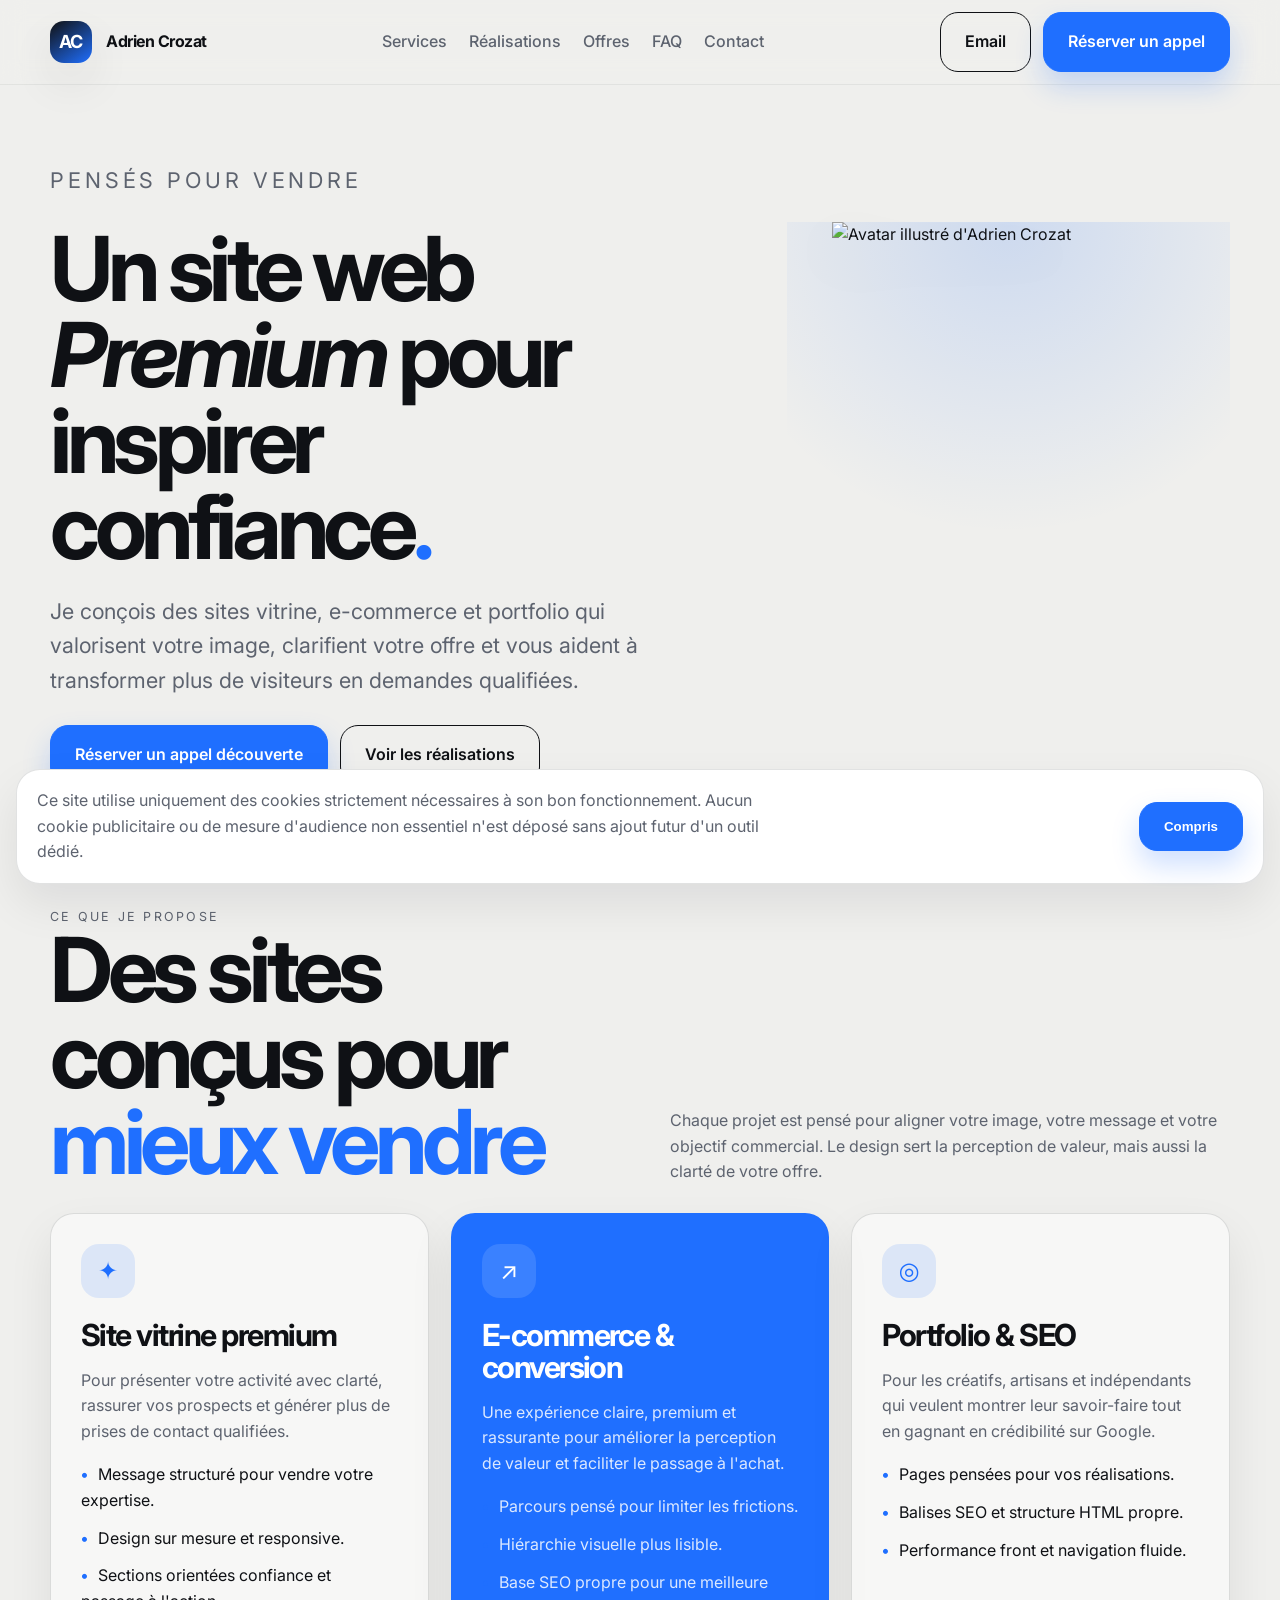
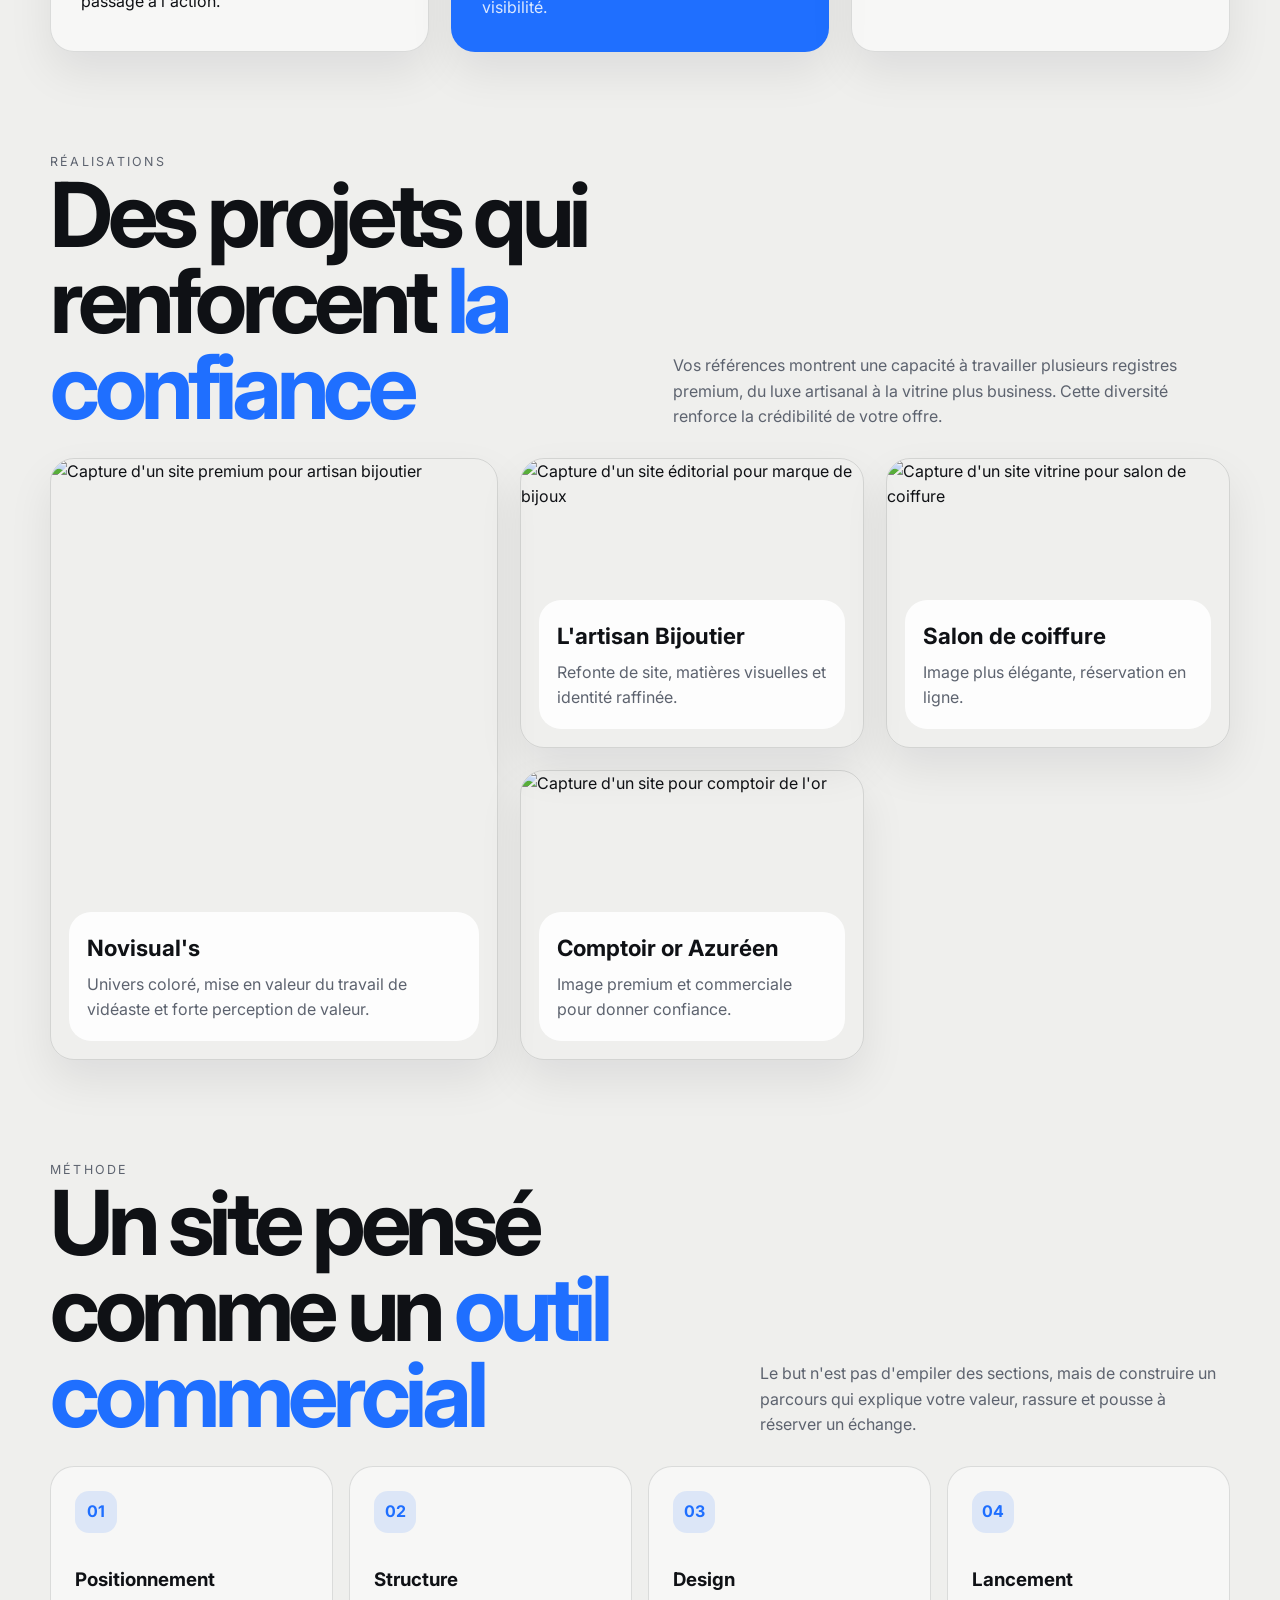
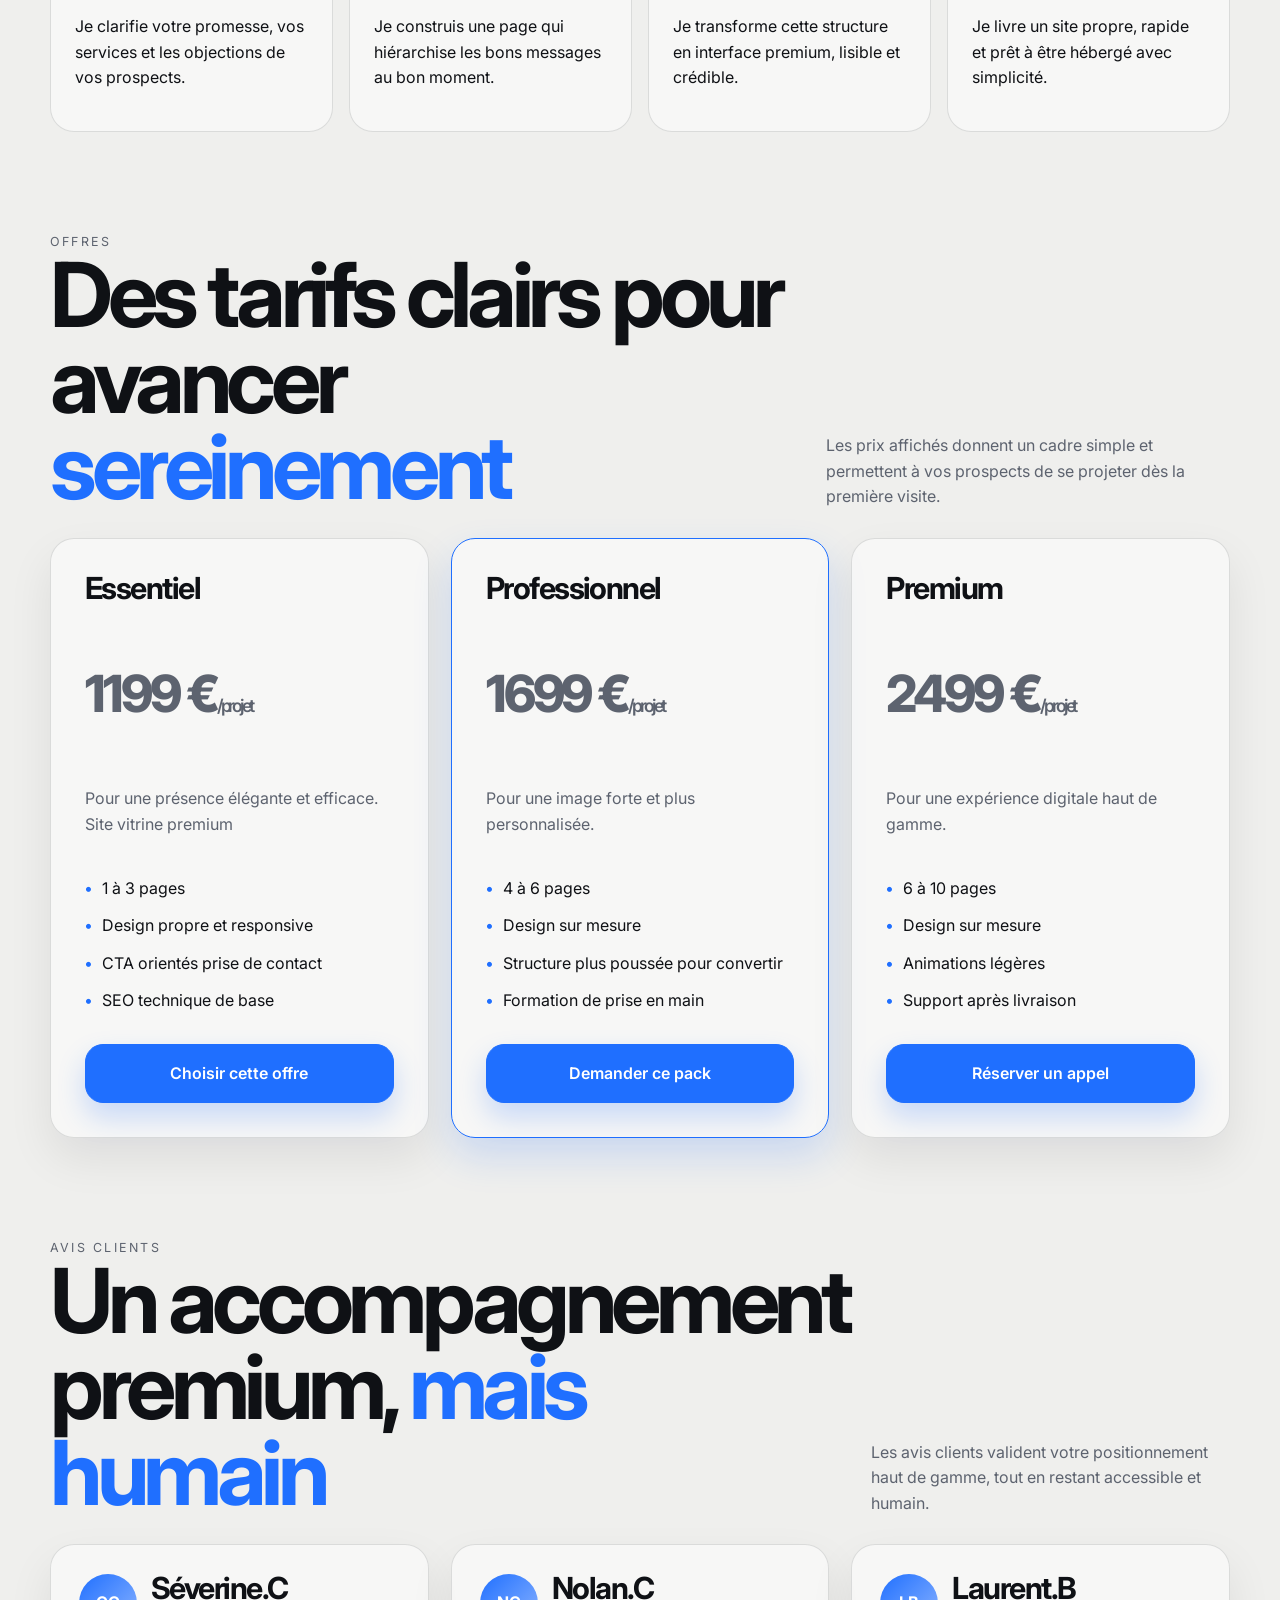
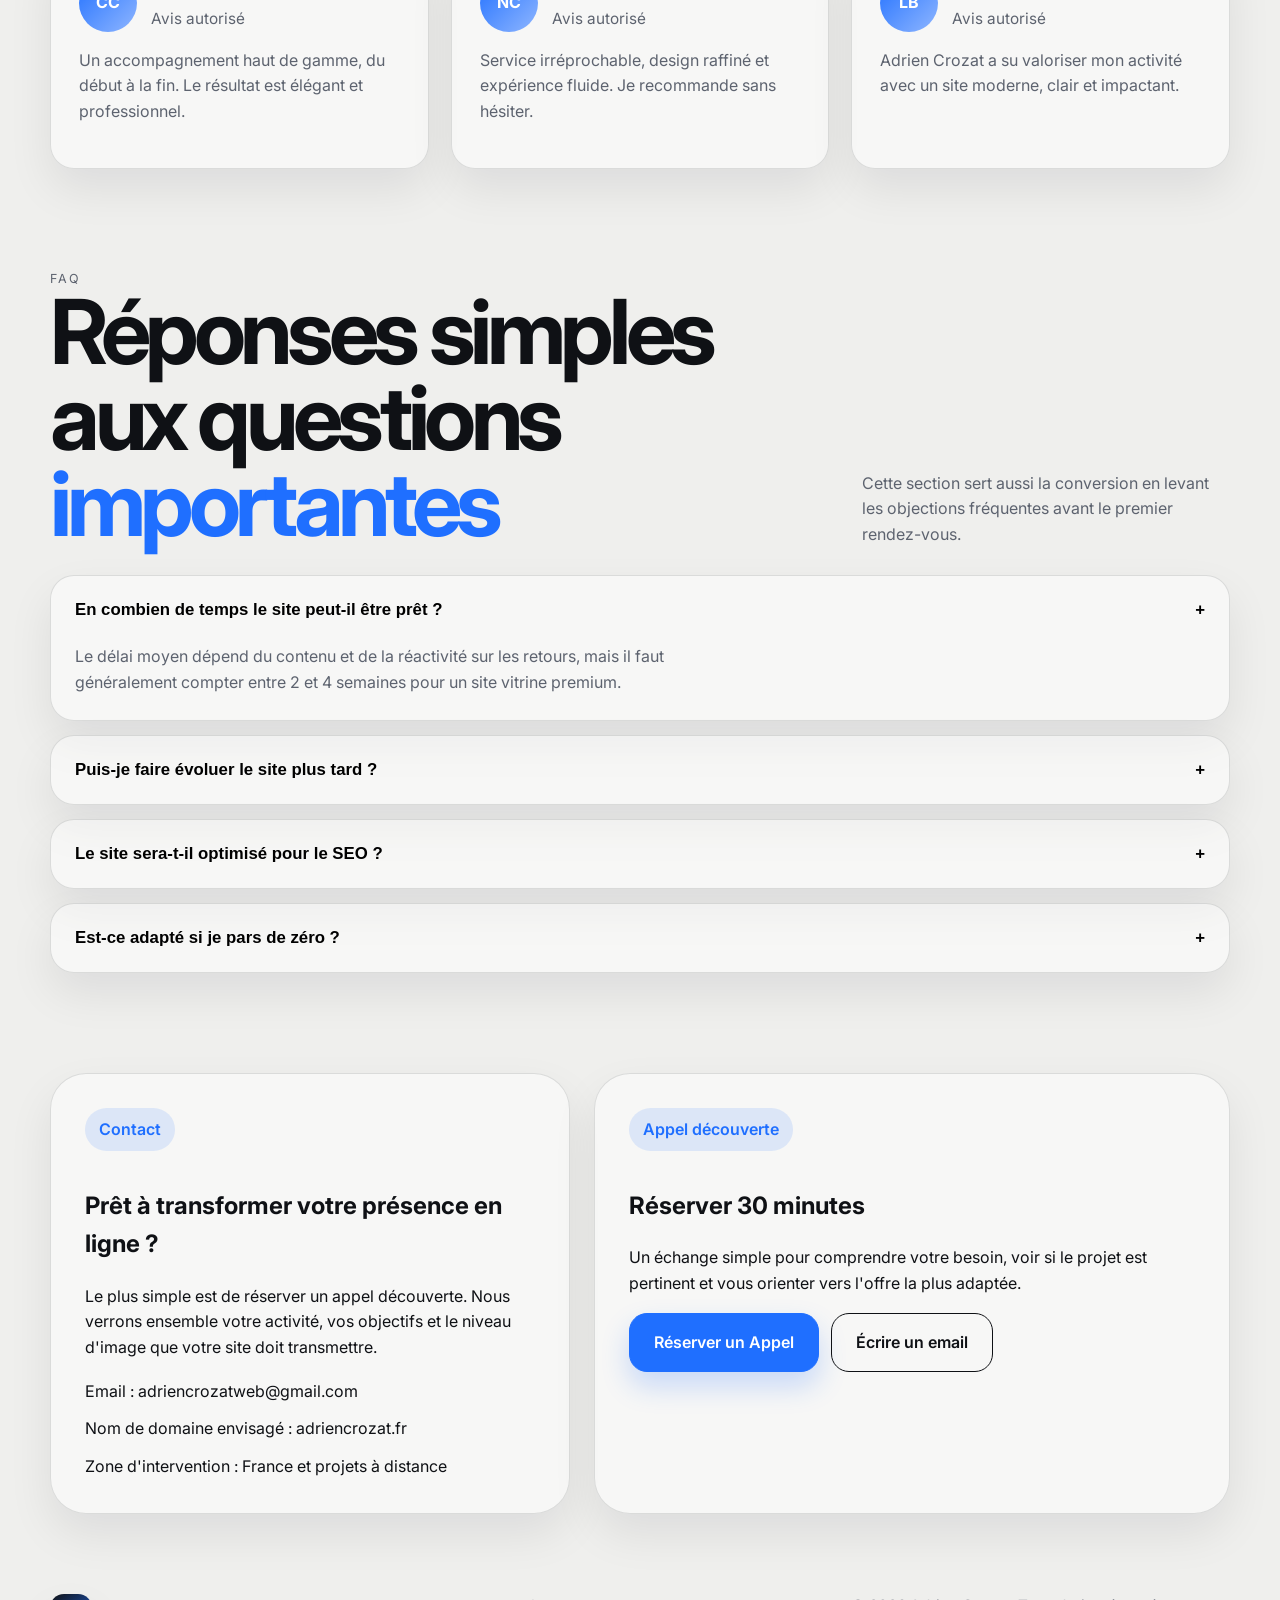
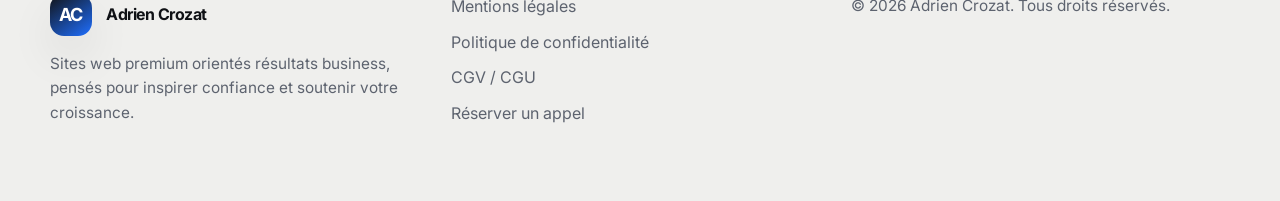
==== commit 5e0ed3b1: "Add files via upload" ====
--- a/index.html
+++ b/index.html
@@ -97,7 +97,7 @@
         </div>
         <div class="hero-media reveal">
           <div class="hero-avatar">
-            <img src="photoroom-20260615-171148.PNG" alt="Avatar illustré d'Adrien Crozat" width="768" height="768" loading="eager">
+            <img src="images/photoroom-20260615-171148.PNG" alt="Avatar illustré d'Adrien Crozat" width="768" height="768" loading="eager">
           </div>
         </div>
       </div>
@@ -158,28 +158,28 @@
         </div>
         <div class="projects-grid">
           <article class="project-card large reveal">
-            <img src="novisual.jpg" alt="Capture d'un site premium pour artisan bijoutier" width="1500" height="1000" loading="lazy">
+            <img src="images/novisual.jpg" alt="Capture d'un site premium pour artisan bijoutier" width="1500" height="1000" loading="lazy">
             <div class="project-overlay">
               <h3>Novisual's</h3>
               <p>Univers coloré, mise en valeur du travail de vidéaste et forte perception de valeur.</p>
             </div>
           </article>
           <article class="project-card reveal">
-            <img src="capture-d-e-cran-2026-07-15-a-18-35-28.png" alt="Capture d'un site éditorial pour marque de bijoux" width="1499" height="765" loading="lazy">
+            <img src="images/capture-d-e-cran-2026-07-15-a-18-35-28.png" alt="Capture d'un site éditorial pour marque de bijoux" width="1499" height="765" loading="lazy">
             <div class="project-overlay">
               <h3>L'artisan Bijoutier</h3>
               <p>Refonte de site, matières visuelles et identité raffinée.</p>
             </div>
           </article>
           <article class="project-card reveal">
-            <img src="capture-d-e-cran-2026-07-06-a-18-24-08.png" alt="Capture d'un site vitrine pour salon de coiffure" width="1500" height="1024" loading="lazy">
+            <img src="images/capture-d-e-cran-2026-07-06-a-18-24-08.png" alt="Capture d'un site vitrine pour salon de coiffure" width="1500" height="1024" loading="lazy">
             <div class="project-overlay">
               <h3>Salon de coiffure</h3>
               <p>Image plus élégante, réservation en ligne.</p>
             </div>
           </article>
           <article class="project-card reveal">
-            <img src="capture-d-e-cran-2026-07-12-a-13-35-23.png" alt="Capture d'un site pour comptoir de l'or" width="1498" height="796" loading="lazy">
+            <img src="images/capture-d-e-cran-2026-07-12-a-13-35-23.png" alt="Capture d'un site pour comptoir de l'or" width="1498" height="796" loading="lazy">
             <div class="project-overlay">
               <h3>Comptoir or Azuréen</h3>
               <p>Image premium et commerciale pour donner confiance.</p>
@@ -329,7 +329,7 @@
           <span class="inline-note">Appel découverte</span>
           <h2>Réserver 30 minutes</h2>
           <p>Un échange simple pour comprendre votre besoin, voir si le projet est pertinent et vous orienter vers l'offre la plus adaptée.</p>
-          <div class="nav-actions">
+          <div class="contact-actions">
             <a class="button button-primary" href="" onclick="Calendly.initPopupWidget({url: 'https://calendly.com/adriencrozatweb/30min'});return false;">Réserver un Appel</a>
             <a class="button button-secondary" href="mailto:adriencrozatweb@gmail.com">Écrire un email</a>
           </div>
@@ -361,4 +361,4 @@
 
   <script src="./script.js" defer></script>
 </body>
-</html>
+</html>
--- a/styles.css
+++ b/styles.css
@@ -115,6 +115,7 @@
   font-weight: 500;
 }
 .nav-actions { display: flex; gap: 12px; align-items: center; }
+.contact-actions { display: flex; gap: 12px; align-items: center; flex-wrap: wrap; }
 .hero-actions { display: flex; gap: 12px; align-items: center; flex-wrap: wrap; margin-top: 8px; }
 .hero {
   padding: 54px 0 72px;
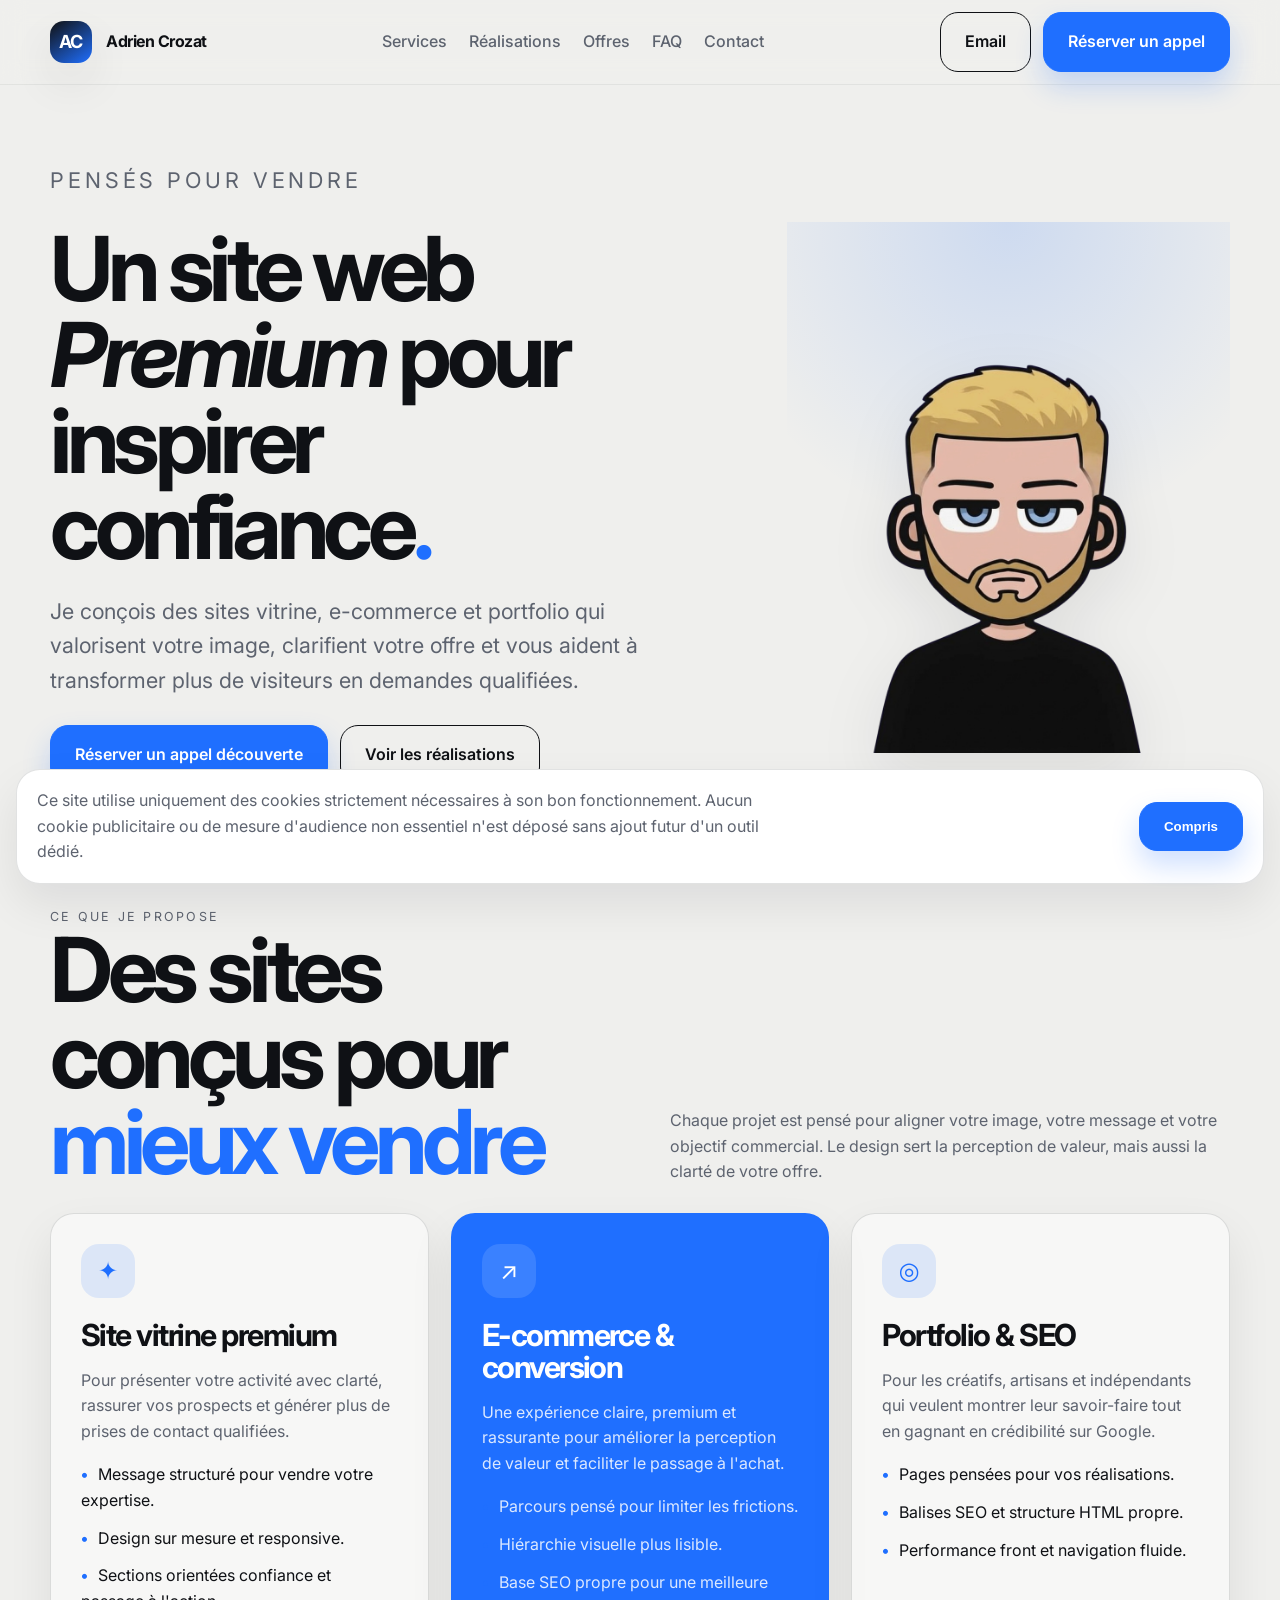
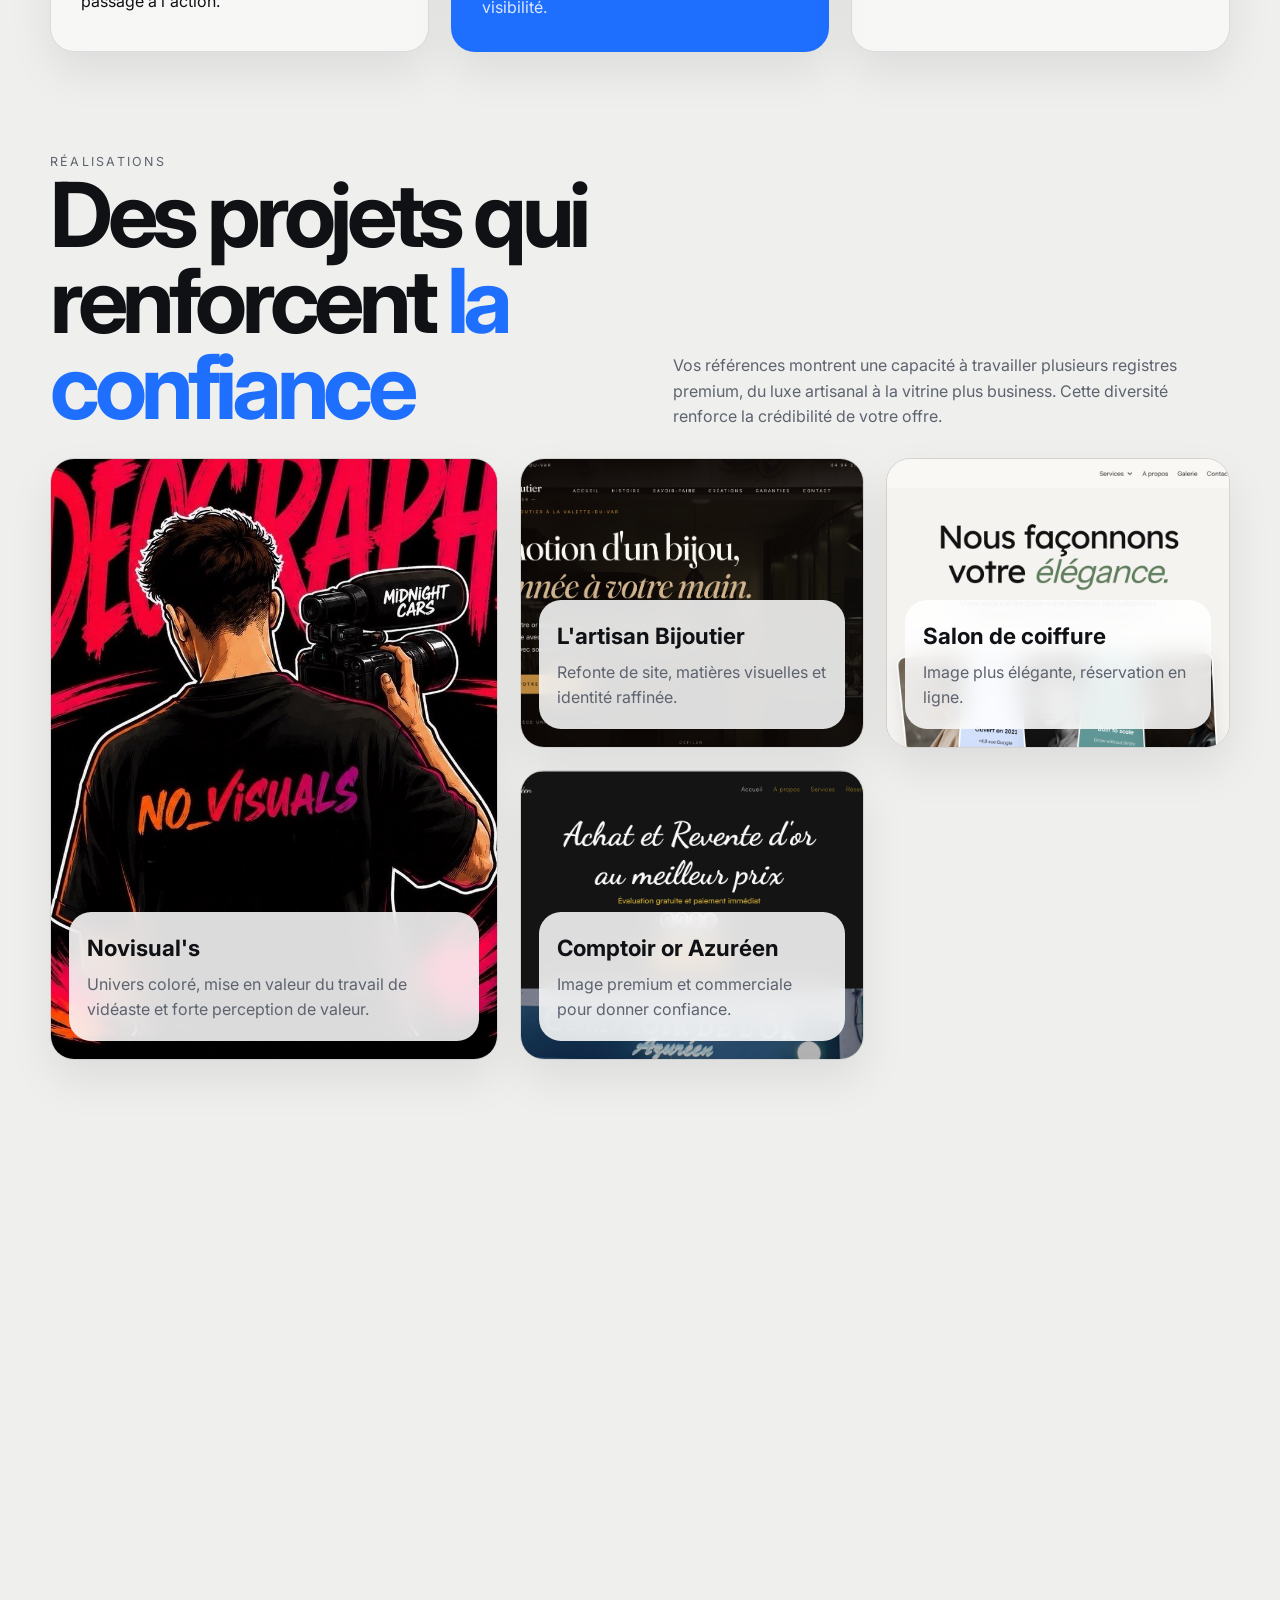
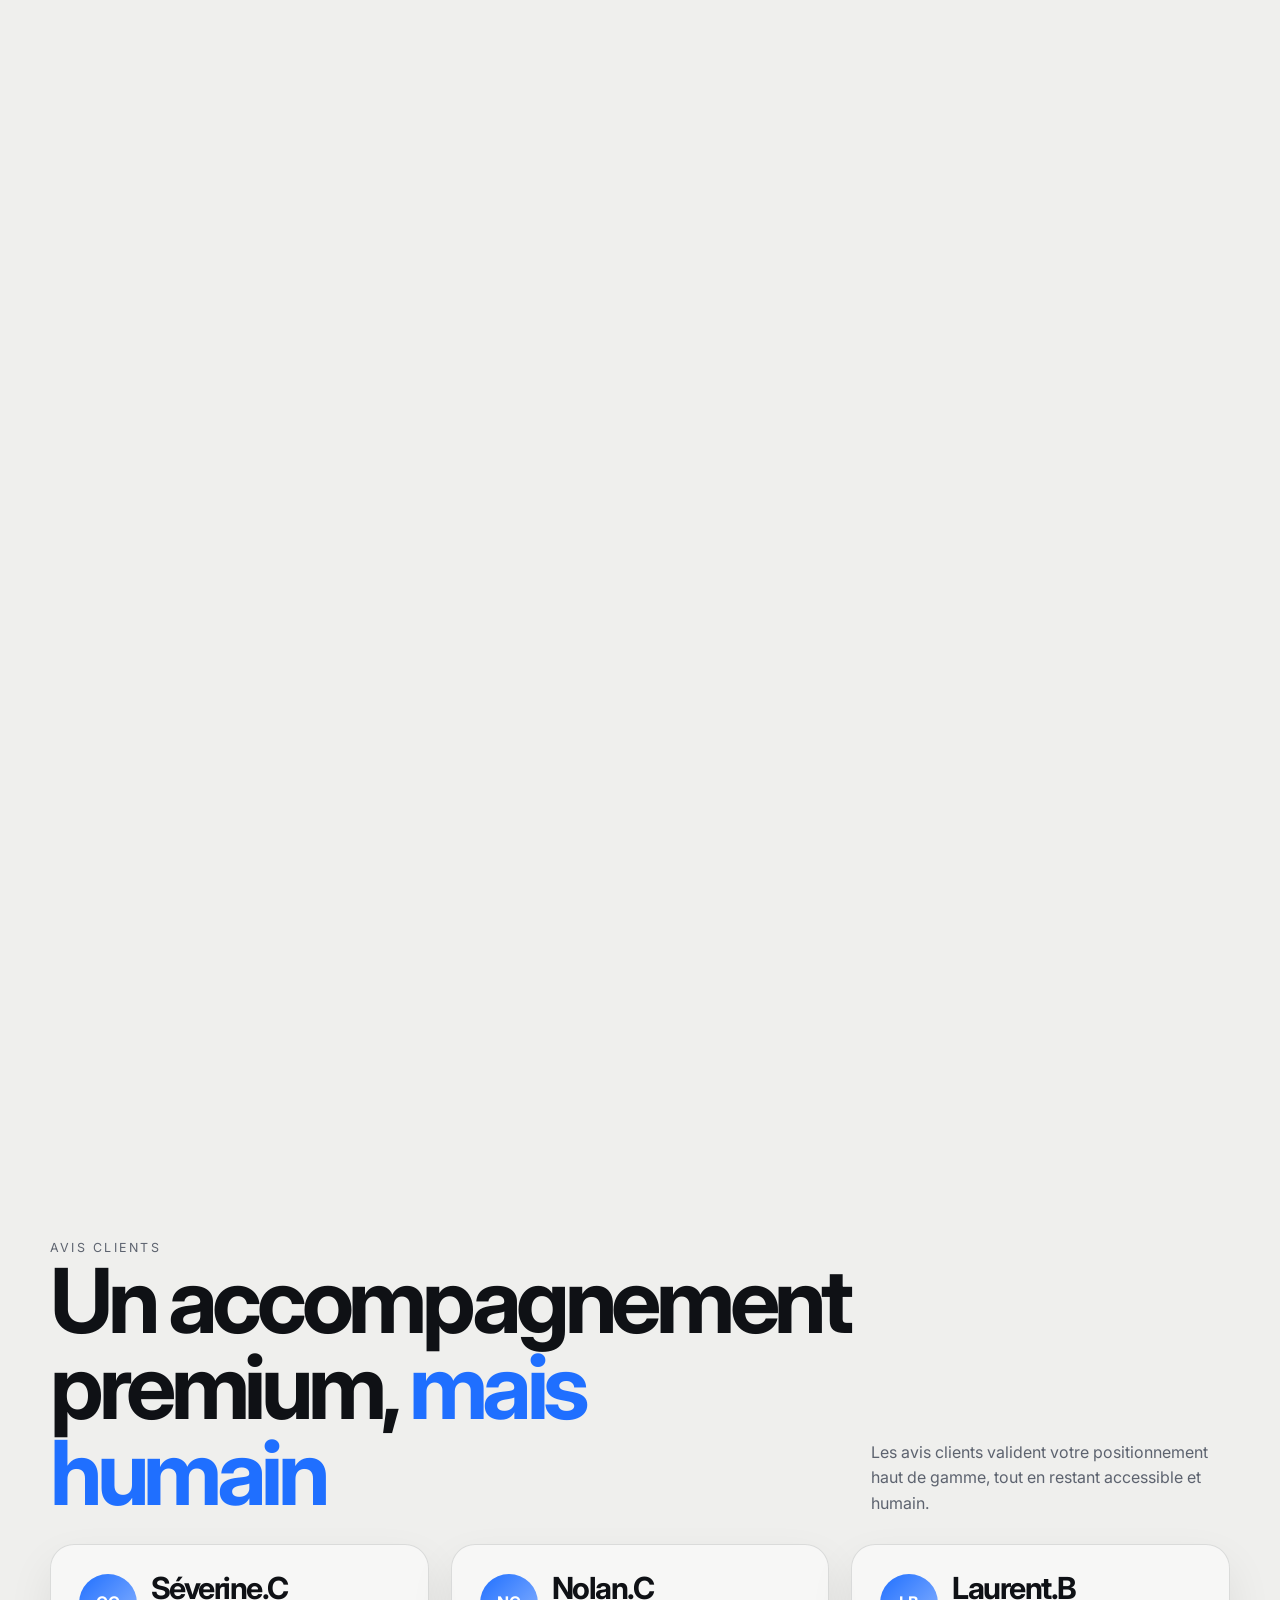
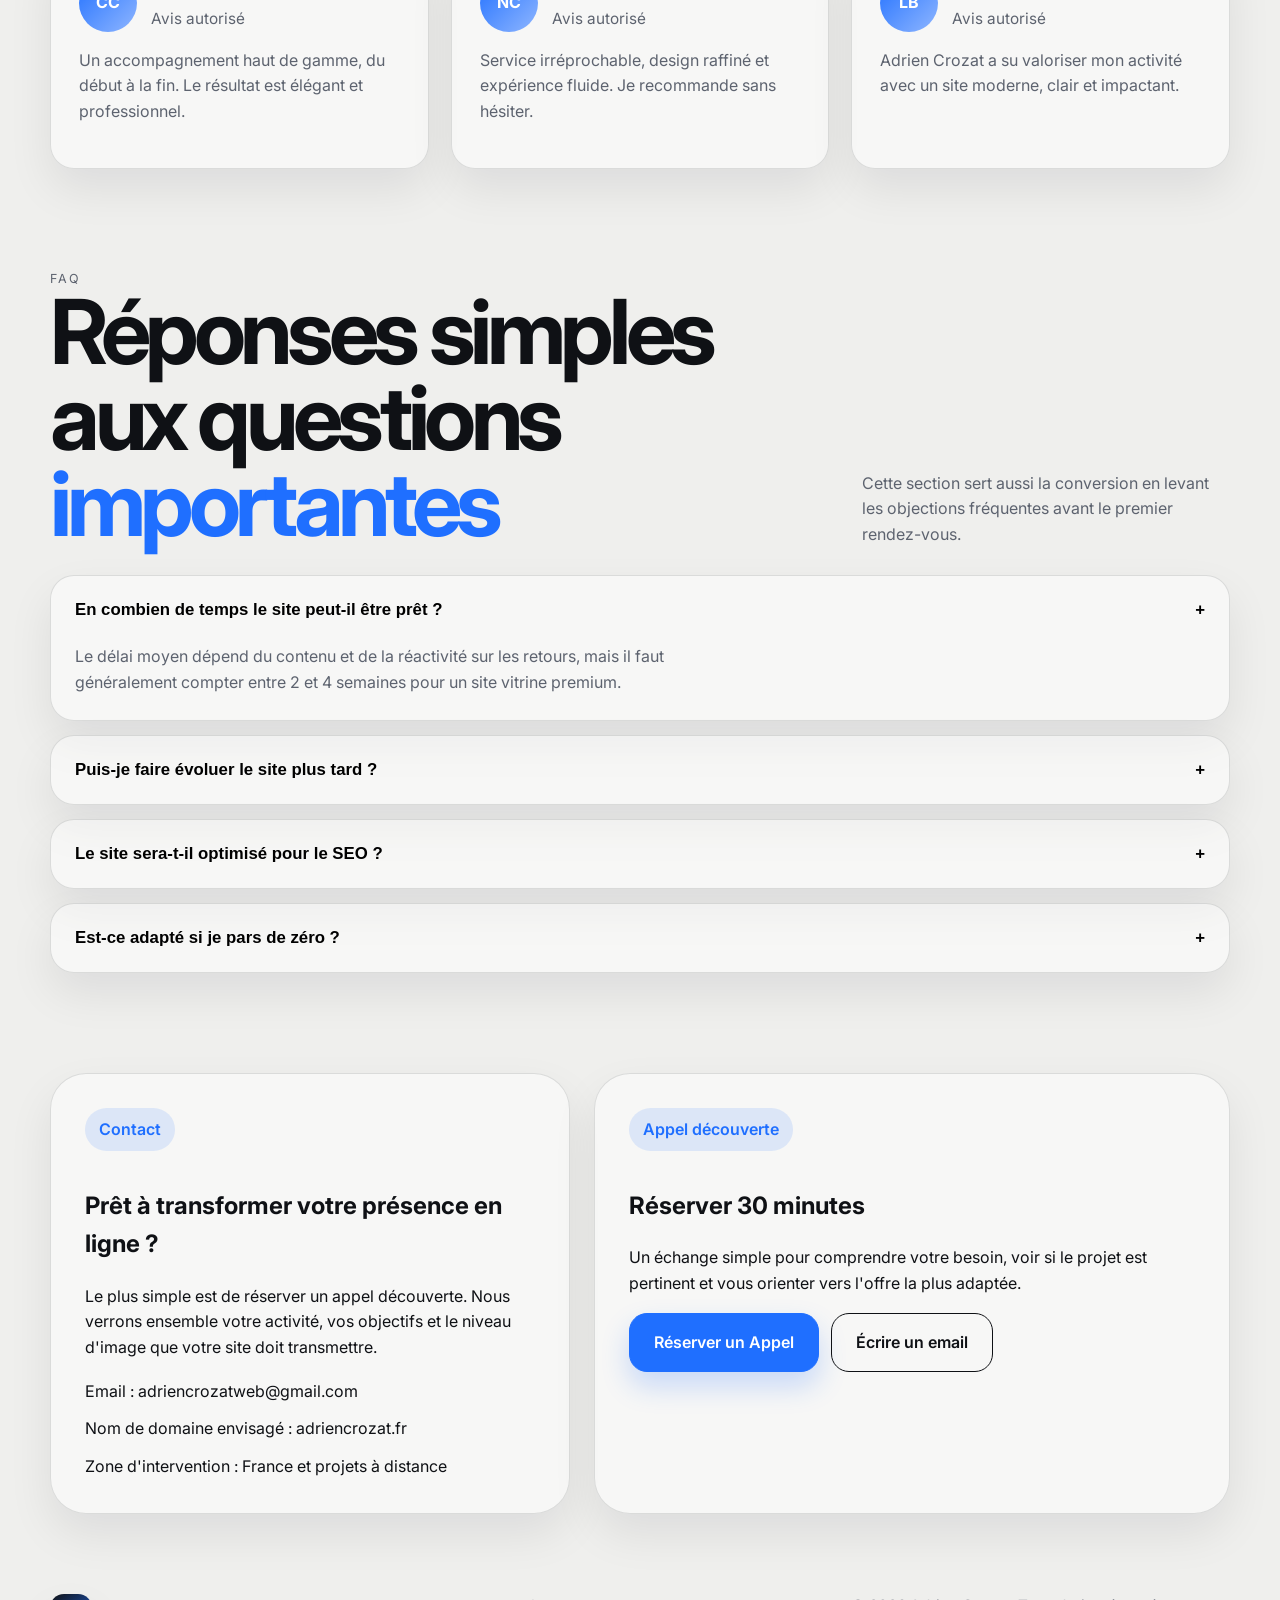
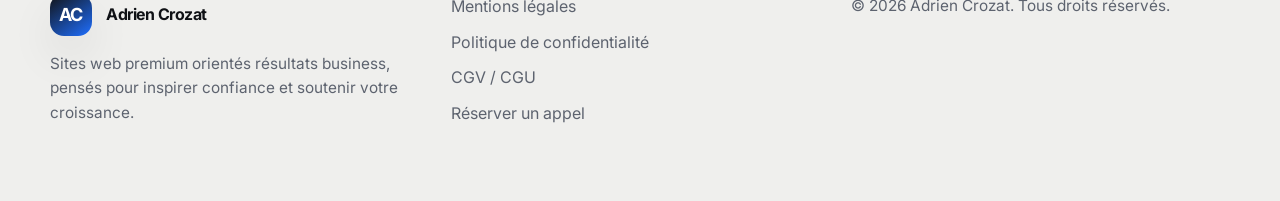
==== commit ec0fdd52: "Update index.html" ====
--- a/index.html
+++ b/index.html
@@ -97,7 +97,7 @@
         </div>
         <div class="hero-media reveal">
           <div class="hero-avatar">
-            <img src="images/photoroom-20260615-171148.PNG" alt="Avatar illustré d'Adrien Crozat" width="768" height="768" loading="eager">
+            <img src="photoroom-20260615-171148.PNG" alt="Avatar illustré d'Adrien Crozat" width="768" height="768" loading="eager">
           </div>
         </div>
       </div>
@@ -158,28 +158,28 @@
         </div>
         <div class="projects-grid">
           <article class="project-card large reveal">
-            <img src="images/novisual.jpg" alt="Capture d'un site premium pour artisan bijoutier" width="1500" height="1000" loading="lazy">
+            <img src="novisual.jpg" alt="Capture d'un site premium pour artisan bijoutier" width="1500" height="1000" loading="lazy">
             <div class="project-overlay">
               <h3>Novisual's</h3>
               <p>Univers coloré, mise en valeur du travail de vidéaste et forte perception de valeur.</p>
             </div>
           </article>
           <article class="project-card reveal">
-            <img src="images/capture-d-e-cran-2026-07-15-a-18-35-28.png" alt="Capture d'un site éditorial pour marque de bijoux" width="1499" height="765" loading="lazy">
+            <img src="capture-d-e-cran-2026-07-15-a-18-35-28.png" alt="Capture d'un site éditorial pour marque de bijoux" width="1499" height="765" loading="lazy">
             <div class="project-overlay">
               <h3>L'artisan Bijoutier</h3>
               <p>Refonte de site, matières visuelles et identité raffinée.</p>
             </div>
           </article>
           <article class="project-card reveal">
-            <img src="images/capture-d-e-cran-2026-07-06-a-18-24-08.png" alt="Capture d'un site vitrine pour salon de coiffure" width="1500" height="1024" loading="lazy">
+            <img src="capture-d-e-cran-2026-07-06-a-18-24-08.png" alt="Capture d'un site vitrine pour salon de coiffure" width="1500" height="1024" loading="lazy">
             <div class="project-overlay">
               <h3>Salon de coiffure</h3>
               <p>Image plus élégante, réservation en ligne.</p>
             </div>
           </article>
           <article class="project-card reveal">
-            <img src="images/capture-d-e-cran-2026-07-12-a-13-35-23.png" alt="Capture d'un site pour comptoir de l'or" width="1498" height="796" loading="lazy">
+            <img src="capture-d-e-cran-2026-07-12-a-13-35-23.png" alt="Capture d'un site pour comptoir de l'or" width="1498" height="796" loading="lazy">
             <div class="project-overlay">
               <h3>Comptoir or Azuréen</h3>
               <p>Image premium et commerciale pour donner confiance.</p>
@@ -361,4 +361,4 @@
 
   <script src="./script.js" defer></script>
 </body>
-</html>+</html>
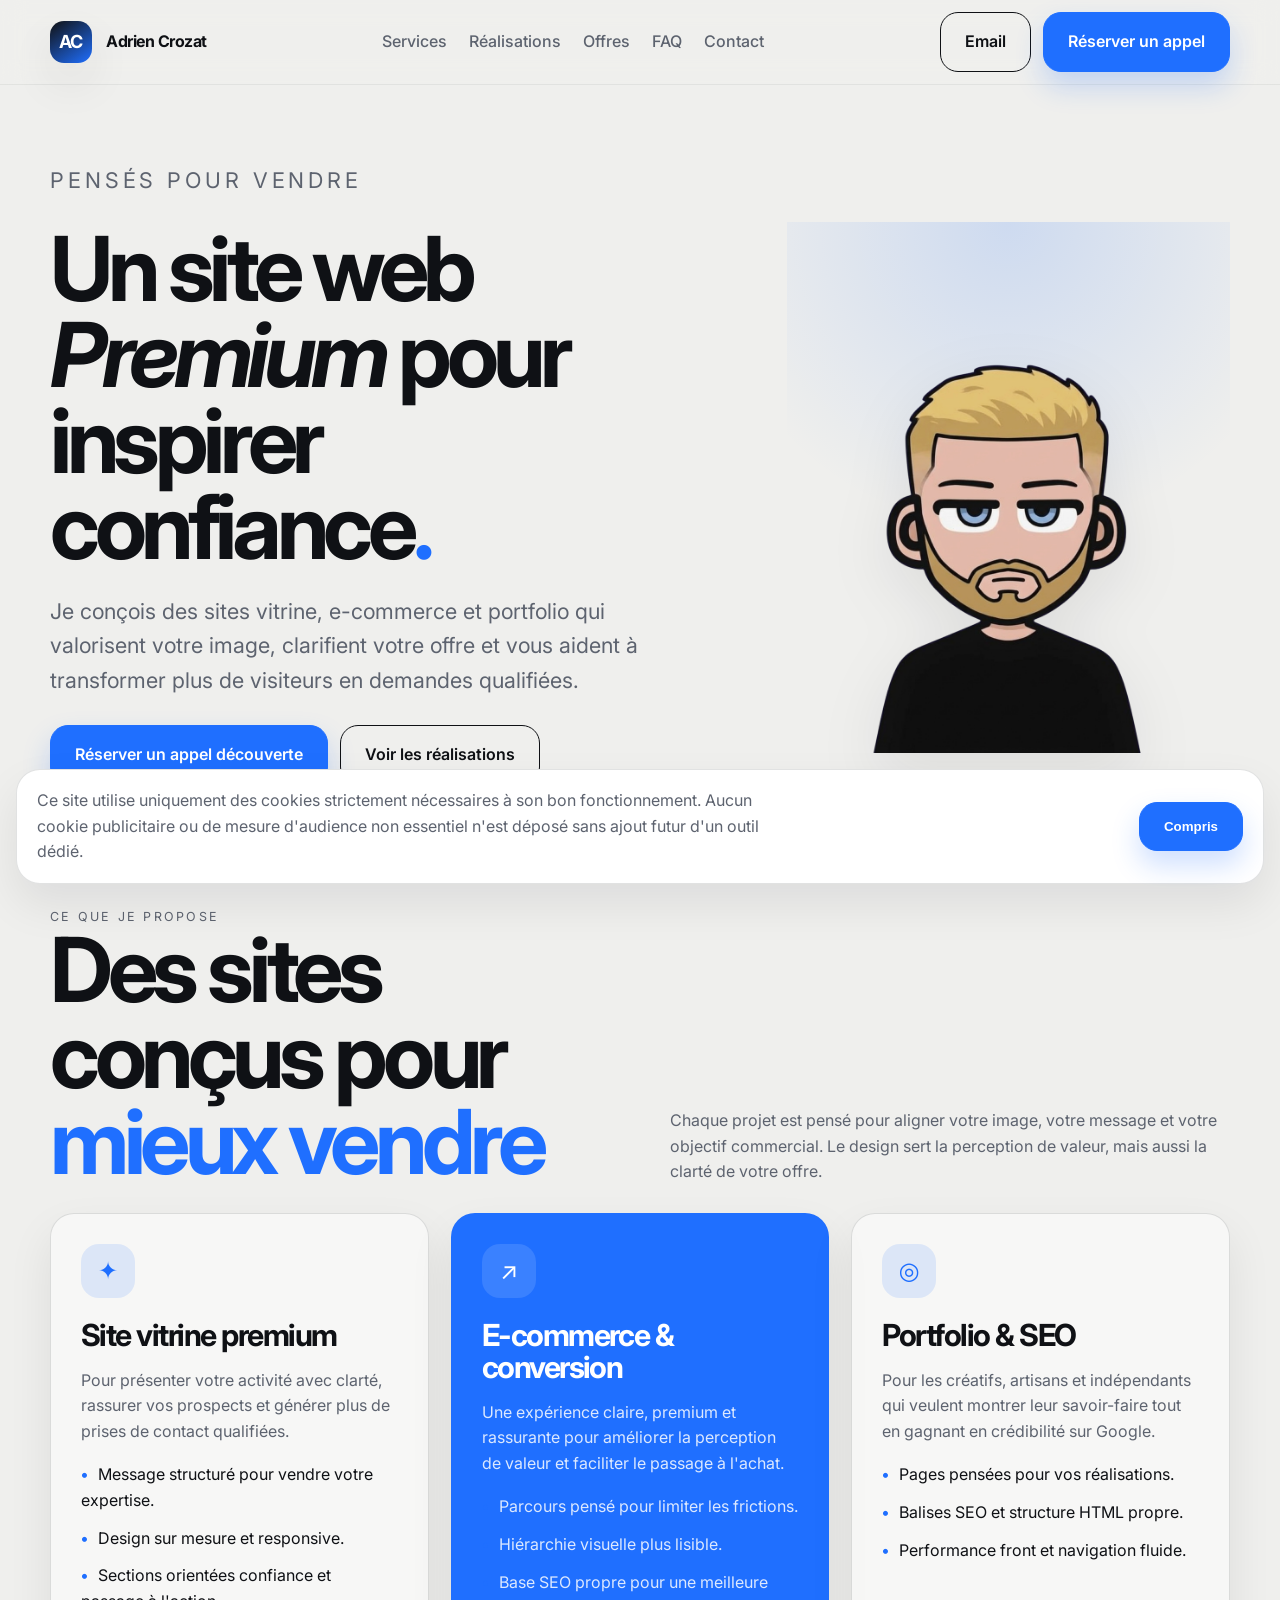
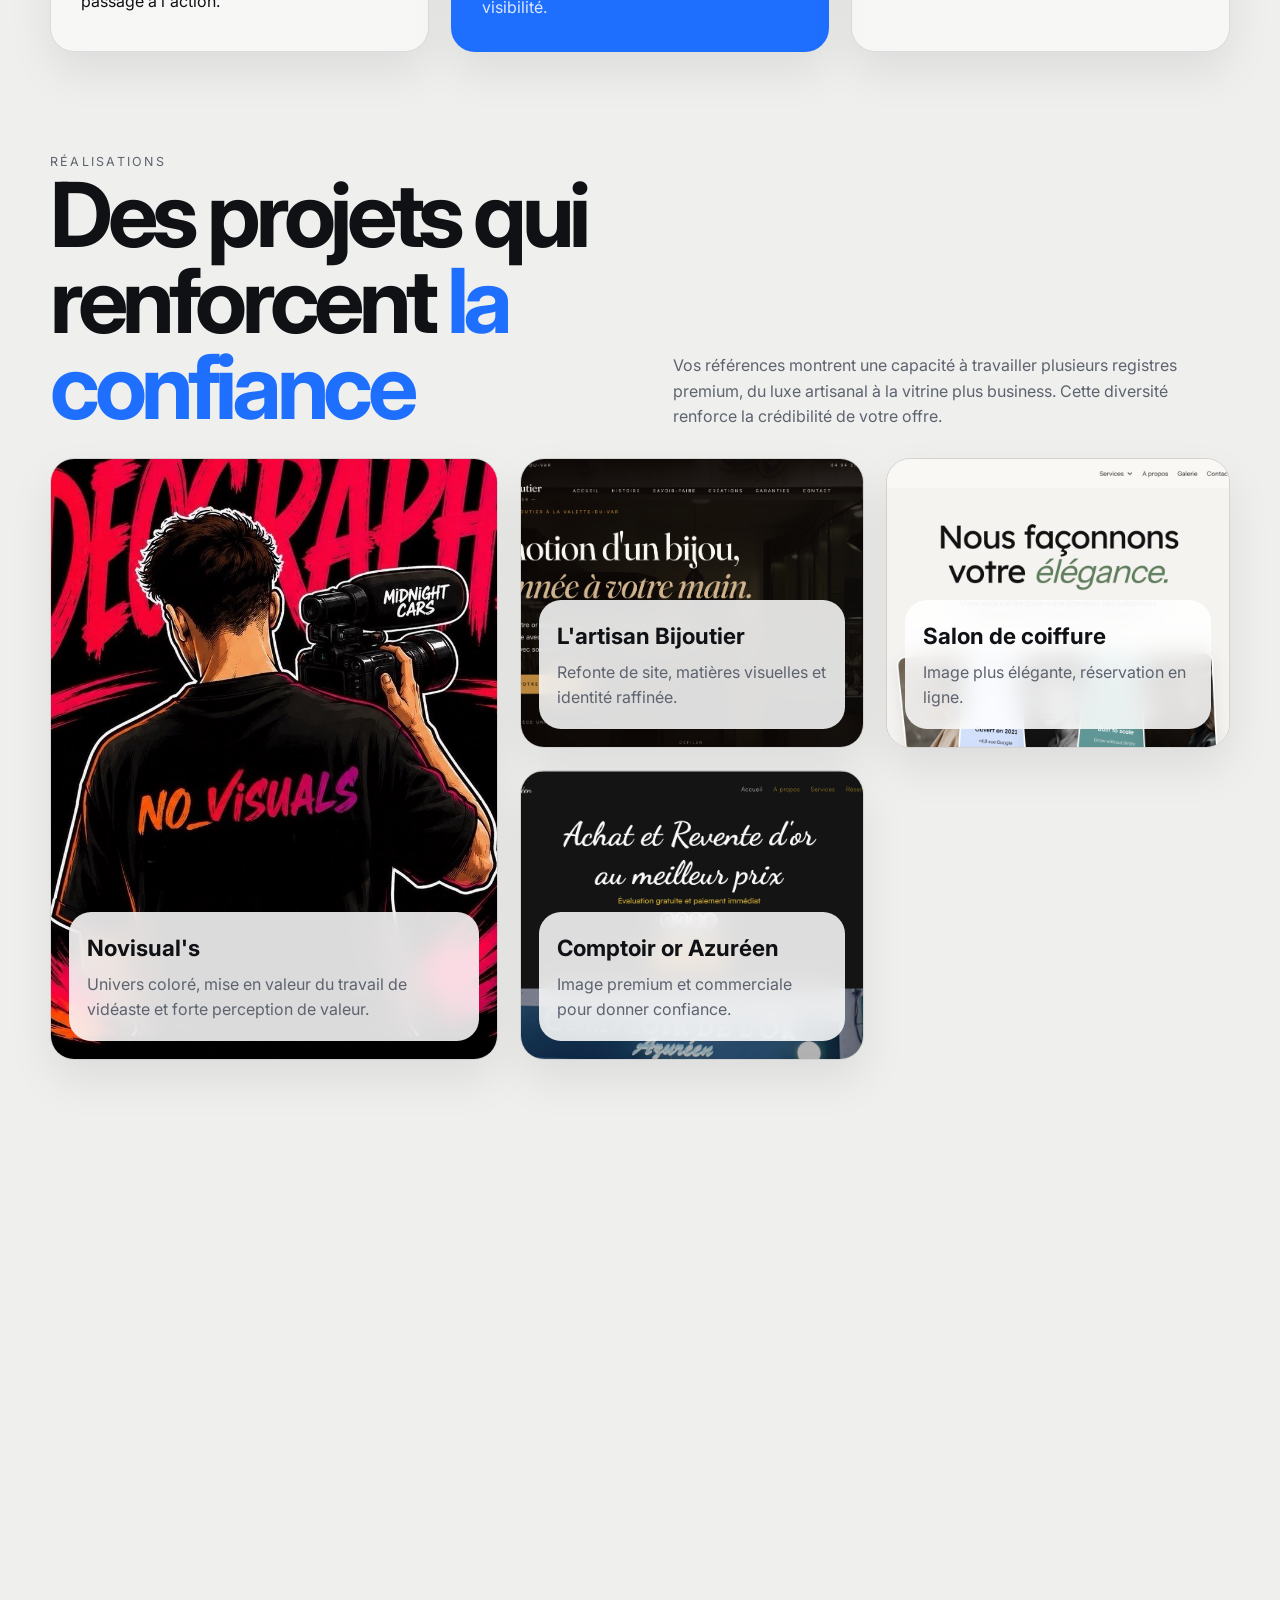
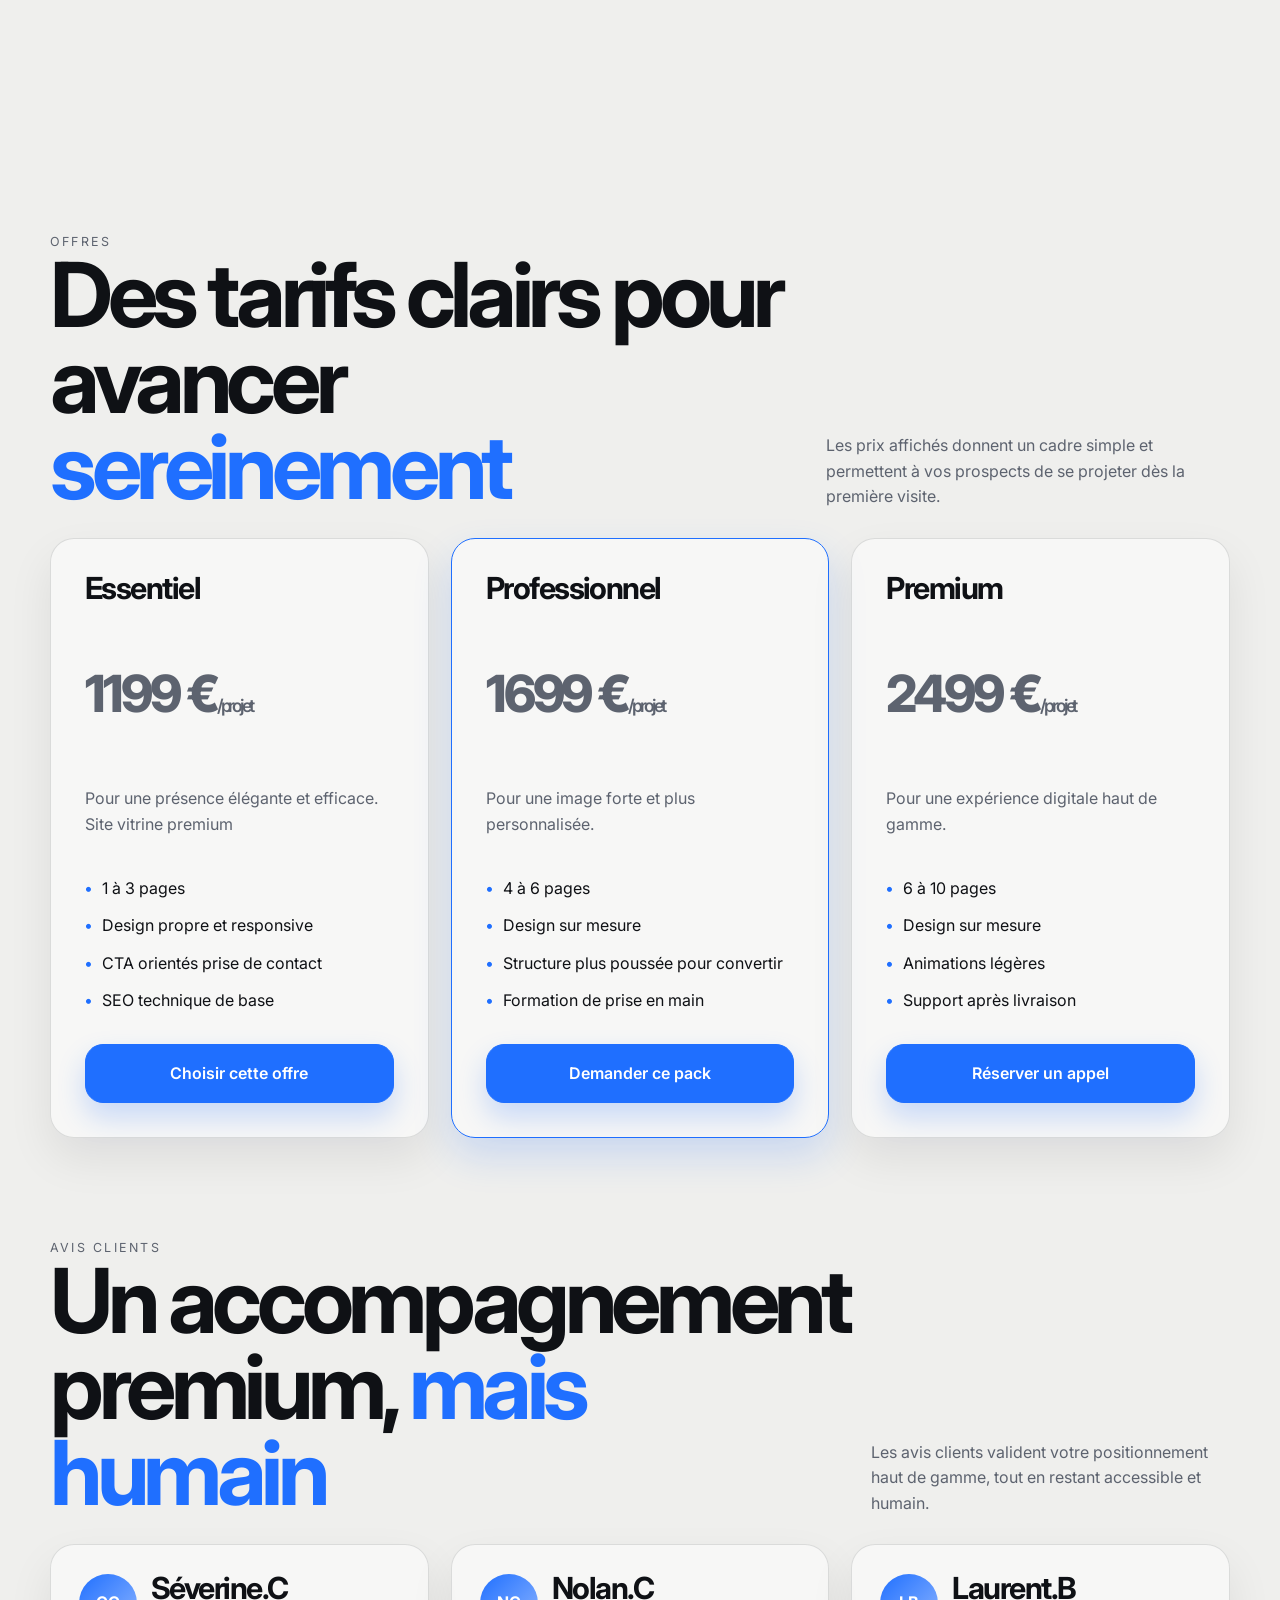
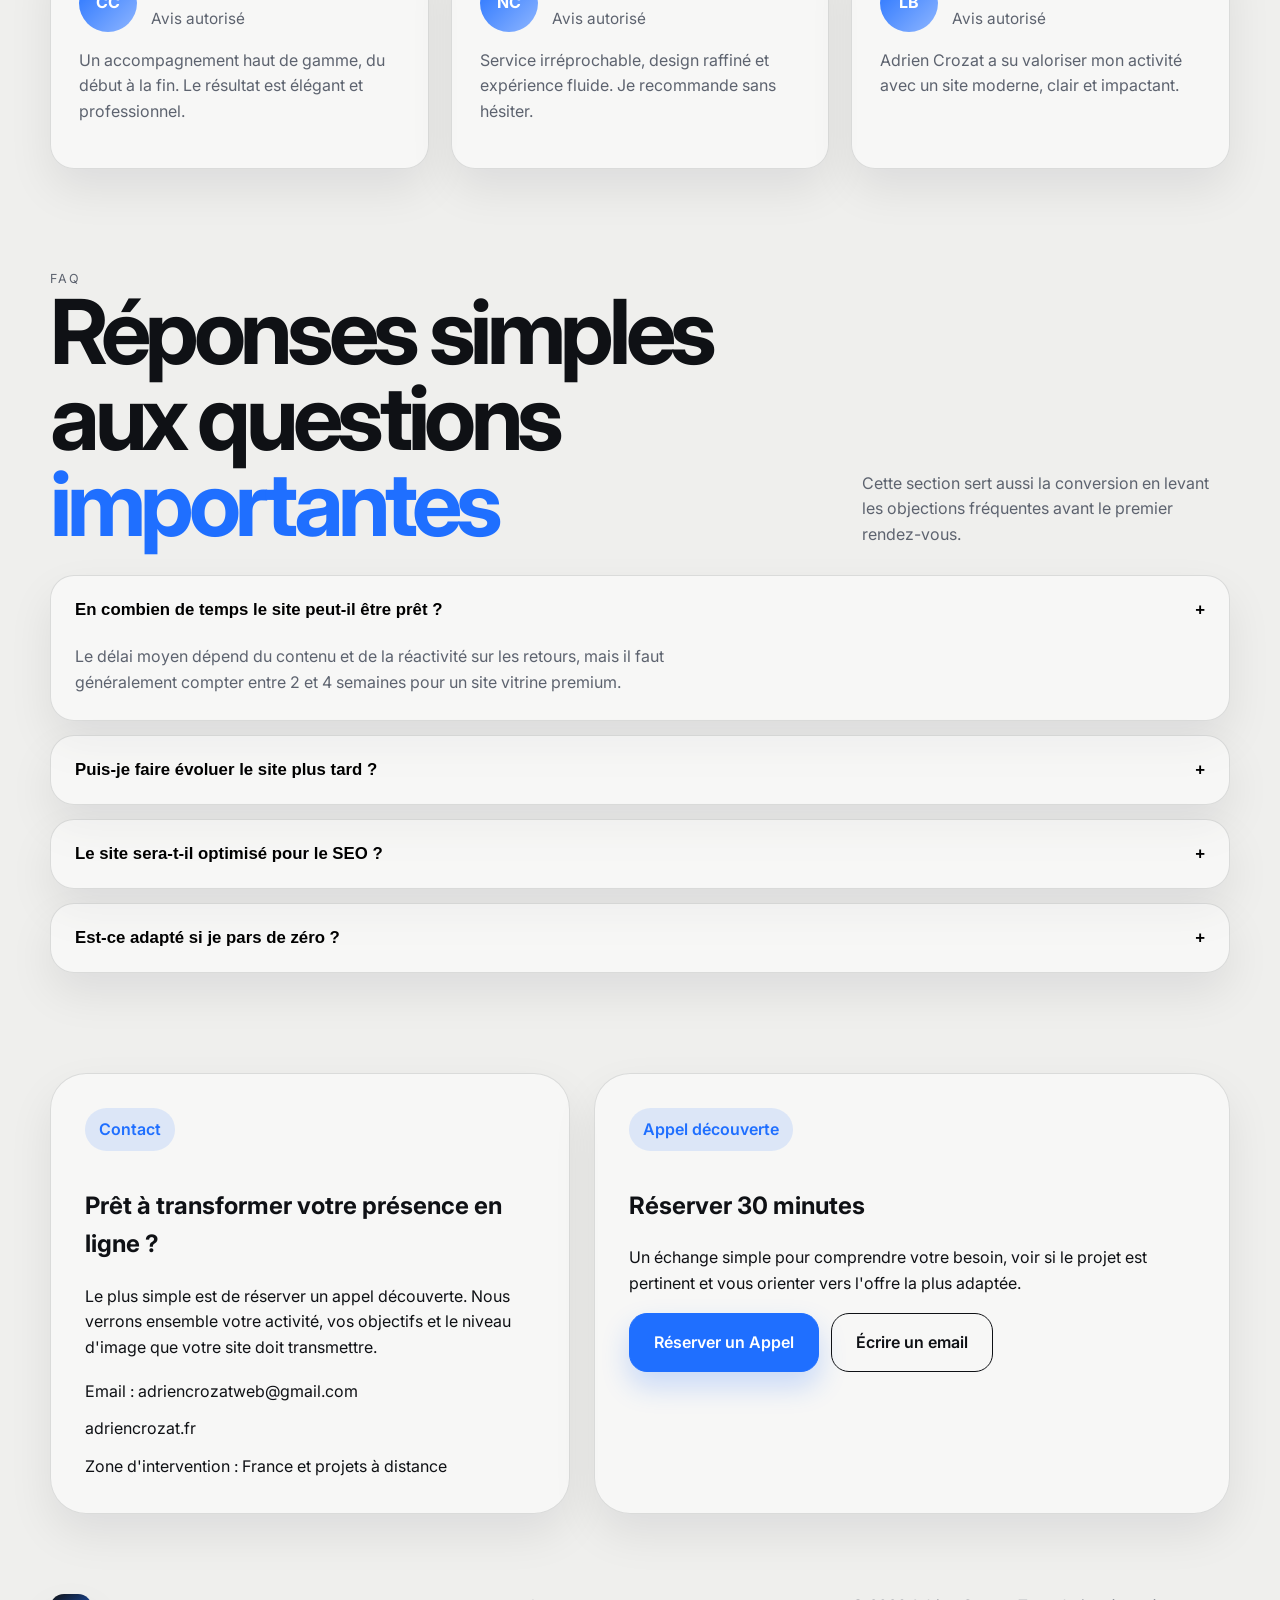
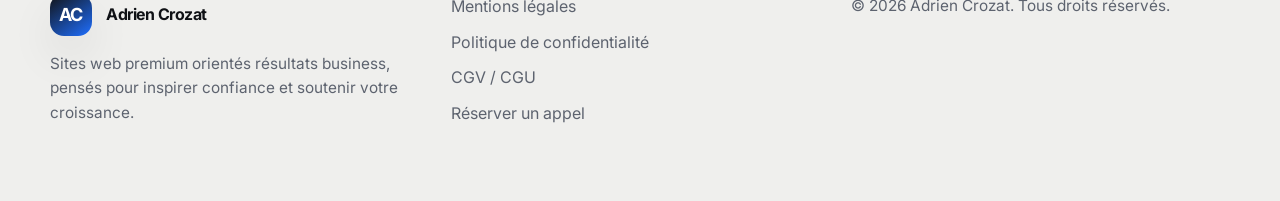
==== commit 92719c6c: "Update index.html" ====
--- a/index.html
+++ b/index.html
@@ -321,7 +321,7 @@
           <p>Le plus simple est de réserver un appel découverte. Nous verrons ensemble votre activité, vos objectifs et le niveau d'image que votre site doit transmettre.</p>
           <ul>
             <li>Email : <a href="mailto:adriencrozatweb@gmail.com">adriencrozatweb@gmail.com</a></li>
-            <li>Nom de domaine envisagé : adriencrozat.fr</li>
+            <li><a href="https://adriencrozat.fr/">adriencrozat.fr</a></li>
             <li>Zone d'intervention : France et projets à distance</li>
           </ul>
         </article>
